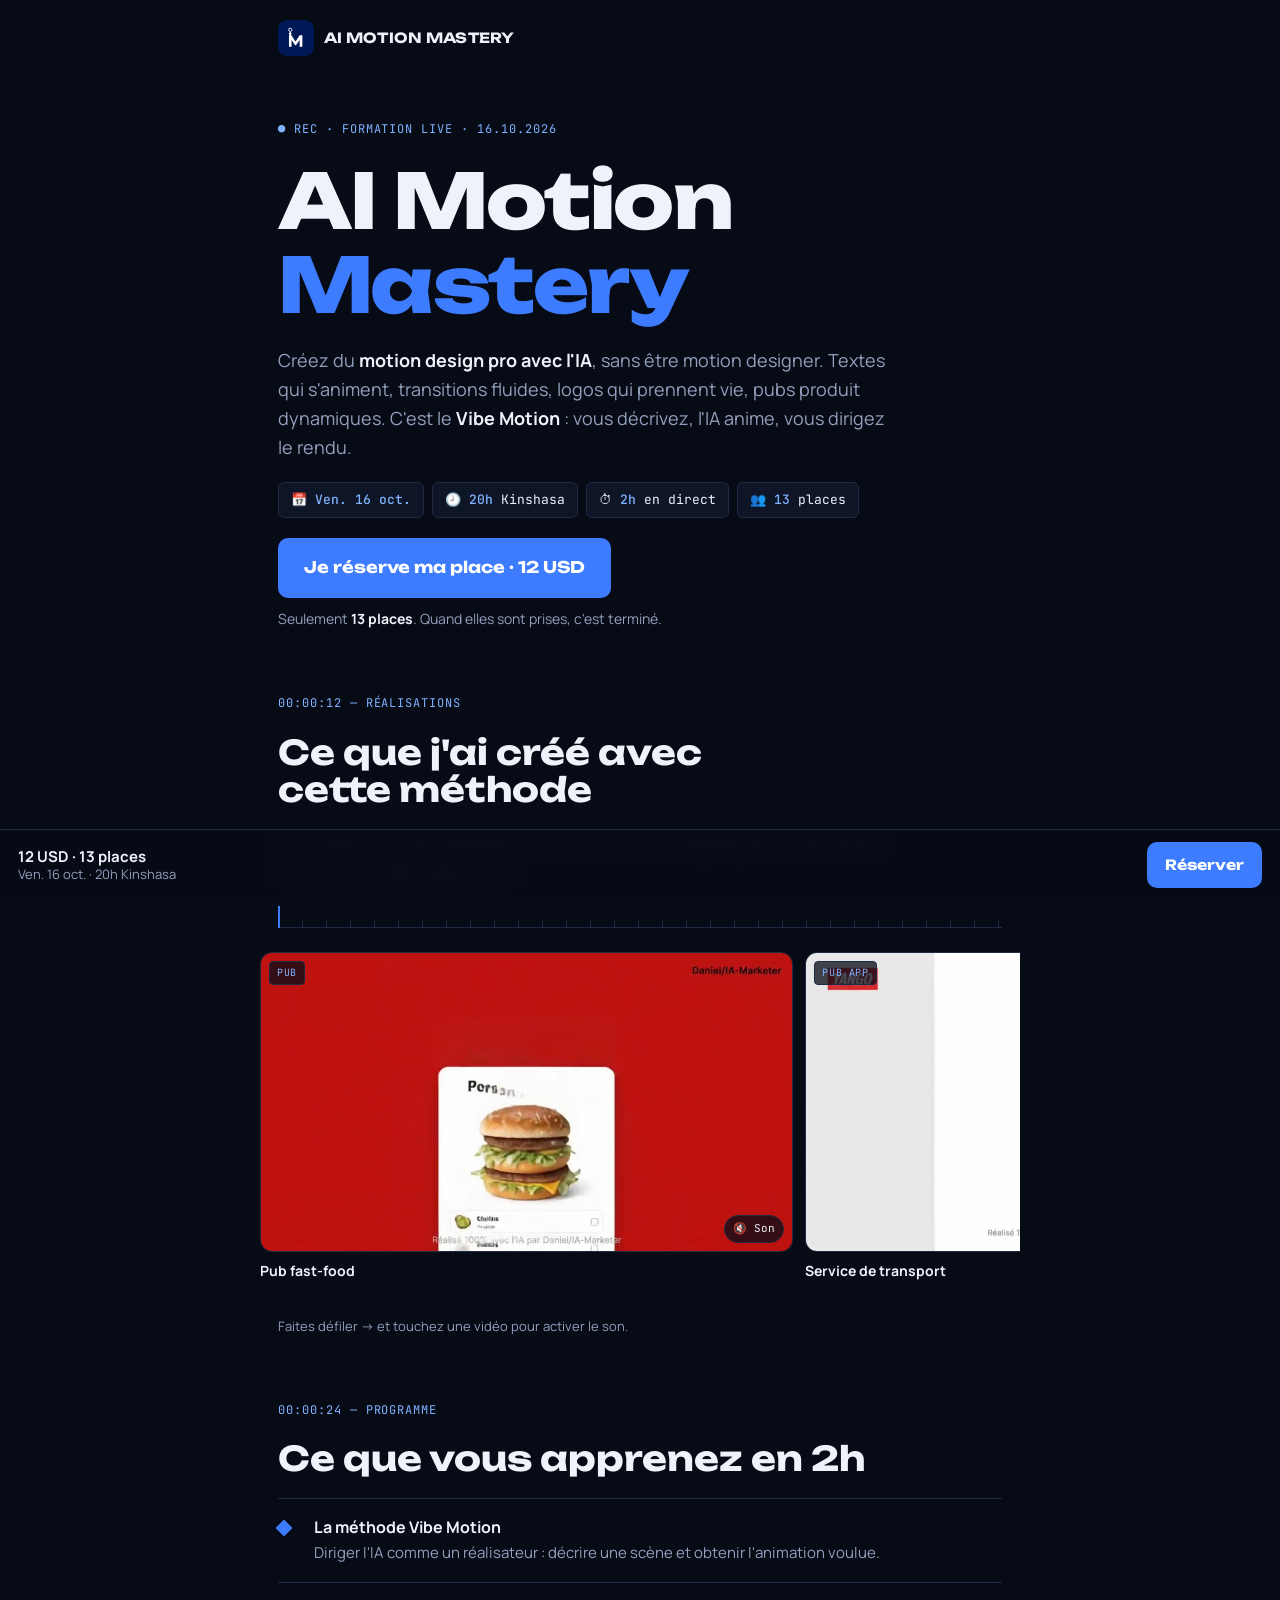
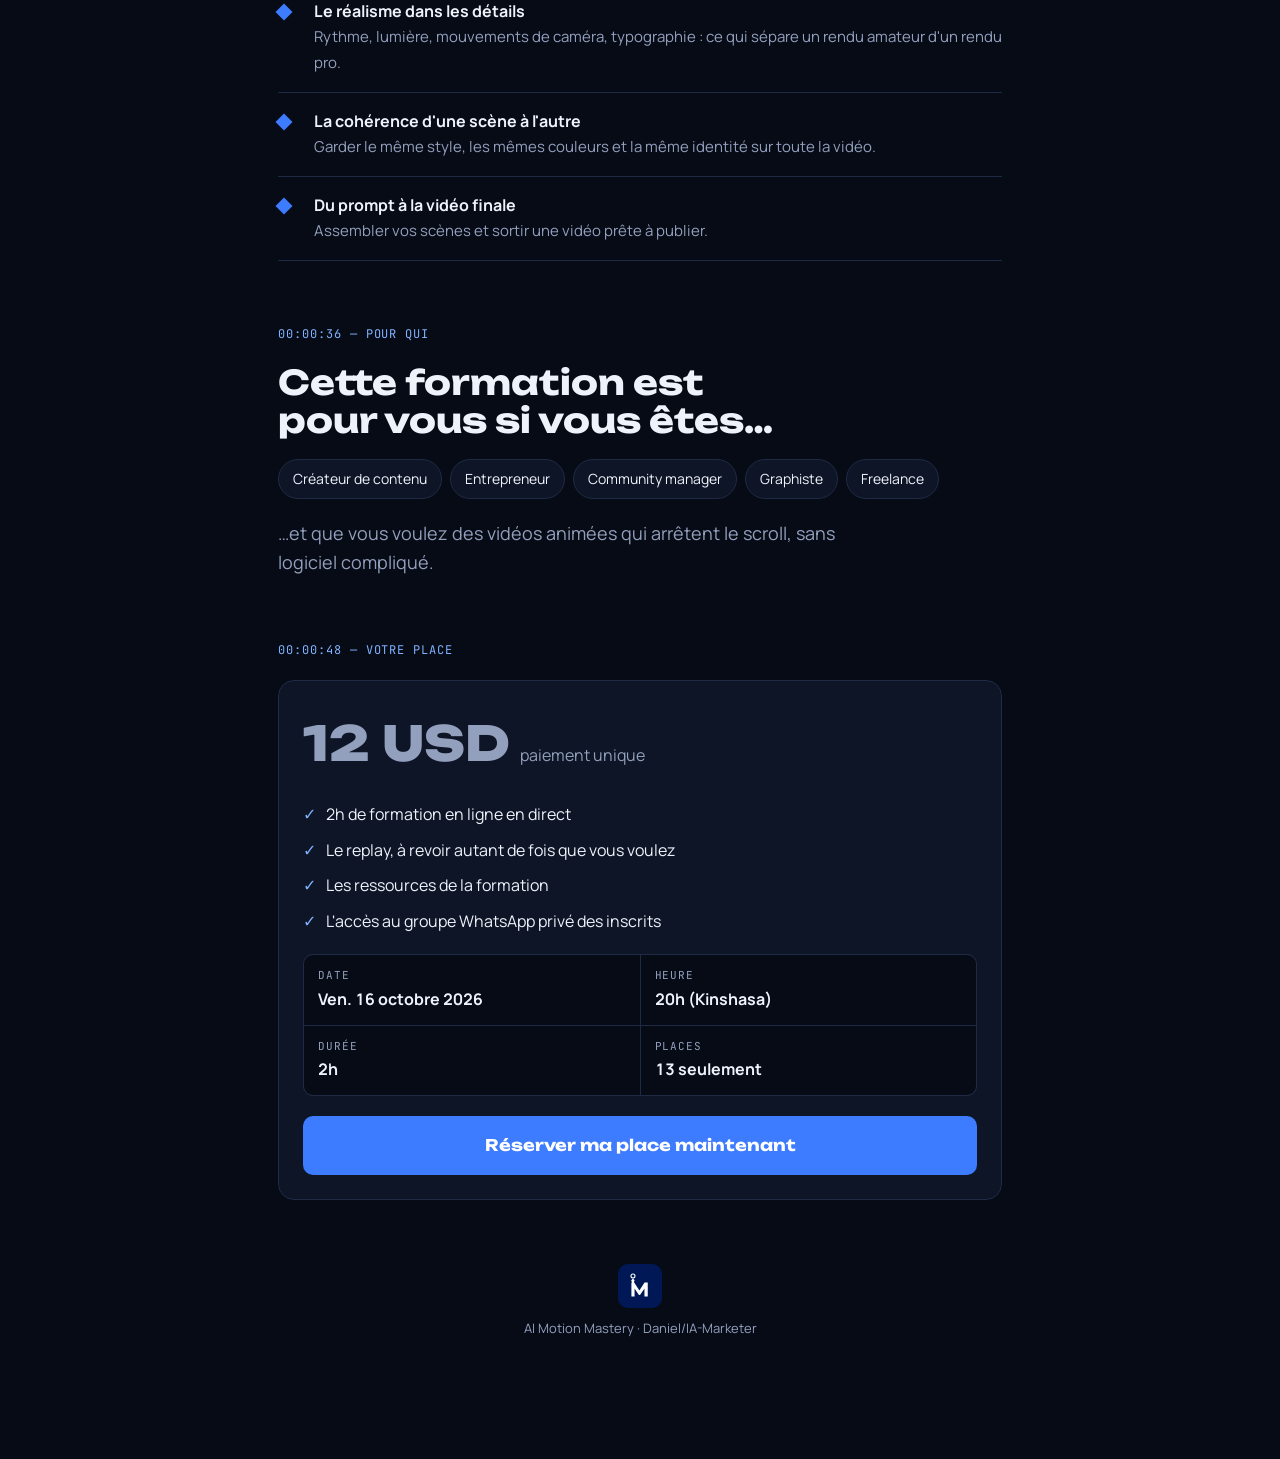
==== index.html @ 7c14f2e7 "Site AI Motion Mastery : page de vente, page d'accès, réalisations vidéo et logo Co-Authored-By: Cla" ====
<!doctype html>
<html lang="fr">
<head>
<meta charset="utf-8">
<meta name="viewport" content="width=device-width,initial-scale=1,viewport-fit=cover">
<title>AI Motion Mastery · Formation motion design avec l'IA</title>
<meta name="description" content="Formation live : créez du motion design pro avec l'IA. Vendredi 16 octobre 2026, 20h (Kinshasa). 12 USD, 13 places.">
<meta property="og:title" content="AI Motion Mastery">
<meta property="og:description" content="Créez du motion design pro avec l'IA. Formation live le 16 octobre, 20h (Kinshasa). 12 USD, 13 places.">
<meta property="og:image" content="/img/og.png">
<meta name="theme-color" content="#070b16">
<link rel="icon" href="/img/logo.svg" type="image/svg+xml">
<link rel="apple-touch-icon" href="/img/apple-touch-icon.png">
<link rel="preconnect" href="https://fonts.googleapis.com">
<link rel="stylesheet" href="https://fonts.googleapis.com/css2?family=Unbounded:wght@500;700;800&family=Manrope:wght@400;500;700&family=JetBrains+Mono:wght@500&display=swap">
<style>
/* Layout: one narrow column; timeline-editor motifs (timecodes, keyframes) as structure; real work shown as a scrolling reel */
:root{
  --bg:#070b16; --surface:#0e1526; --line:#1f2a44; --fg:#eef2fb; --muted:#93a0bd;
  --accent:#3d7bff; --accent-2:#7fb2ff; --navy:#001956; --ink:#ffffff;
  --display:"Unbounded","Arial Black",system-ui,sans-serif;
  --body:"Manrope",system-ui,-apple-system,"Segoe UI",sans-serif;
  --mono:"JetBrains Mono",ui-monospace,Menlo,monospace;
  color-scheme:dark;
}
*{box-sizing:border-box}
html{-webkit-text-size-adjust:100%}
body{margin:0;background:var(--bg);color:var(--fg);font-family:var(--body);font-size:16px;line-height:1.6;overflow-x:hidden}
img,video{max-width:100%;display:block}
.wrap{max-width:760px;margin:0 auto;padding-inline:18px;padding-block:20px 120px;display:flex;flex-direction:column;gap:64px}
h1,h2{font-family:var(--display);line-height:1.1;text-wrap:balance;margin:0}
p{margin:0}
.top{display:flex;align-items:center;gap:10px;font-family:var(--display);font-weight:700;font-size:14px;letter-spacing:.02em}
.top img{width:36px;height:36px;border-radius:9px}
.tc{font-family:var(--mono);font-size:12px;letter-spacing:.08em;color:var(--accent-2);text-transform:uppercase}
.hero{display:flex;flex-direction:column;gap:20px}
.hero h1{font-size:clamp(40px,11vw,76px);font-weight:800;letter-spacing:-.02em}
.hero h1 span{display:block;color:var(--accent)}
.lead{font-size:18px;color:var(--muted);max-width:56ch}
.lead strong{color:var(--fg)}
.facts{display:flex;flex-wrap:wrap;gap:8px}
.chip{font-family:var(--mono);font-size:13px;padding:7px 12px;border:1px solid var(--line);border-radius:6px;background:var(--surface)}
.chip b{color:var(--accent-2);font-weight:500}
.cta{display:inline-flex;align-items:center;justify-content:center;gap:10px;background:var(--accent);color:var(--ink);font-family:var(--display);font-weight:700;font-size:16px;text-decoration:none;padding:17px 26px;border-radius:10px;transition:transform .15s,background .15s}
.cta:hover{background:#5590ff;transform:translateY(-2px)}
.cta:focus-visible,.clip:focus-visible{outline:3px solid var(--accent-2);outline-offset:3px}
.seats{font-size:14px;color:var(--muted)}
.seats b{color:var(--fg)}
section{display:flex;flex-direction:column;gap:20px}
section h2{font-size:clamp(24px,6vw,34px);font-weight:700}
.ruler{height:22px;border-bottom:1px solid var(--line);background:repeating-linear-gradient(90deg,var(--line) 0 1px,transparent 1px 24px) bottom/100% 8px no-repeat;position:relative}
.ruler::after{content:"";position:absolute;left:0;bottom:-1px;width:2px;height:22px;background:var(--accent);animation:play 8s linear infinite}
@keyframes play{to{left:100%}}
/* reel of real work */
.reel{display:flex;gap:12px;overflow-x:auto;scroll-snap-type:x mandatory;margin-inline:-18px;padding:4px 18px 14px;scrollbar-width:thin;scrollbar-color:var(--line) transparent}
.clip{flex:0 0 auto;scroll-snap-align:start;display:flex;flex-direction:column;gap:8px;background:none;border:0;padding:0;color:inherit;text-align:left;cursor:pointer;font:inherit}
.screen{position:relative;height:min(62vw,300px);aspect-ratio:16/9;border-radius:12px;overflow:hidden;background:#0a1020;border:1px solid var(--line)}
.clip.v .screen{aspect-ratio:9/16}
.screen video{width:100%;height:100%;object-fit:cover}
.badge{position:absolute;top:8px;left:8px;font-family:var(--mono);font-size:10px;letter-spacing:.06em;background:rgba(7,11,22,.75);border:1px solid var(--line);padding:3px 7px;border-radius:4px;color:var(--accent-2)}
.sound{position:absolute;right:8px;bottom:8px;font-family:var(--mono);font-size:11px;background:rgba(7,11,22,.75);border:1px solid var(--line);padding:4px 8px;border-radius:999px}
.clip[aria-pressed="true"] .screen{border-color:var(--accent)}
.cap{font-size:14px;color:var(--fg);font-weight:700}
.hint{font-size:13px;color:var(--muted)}
/* learn list */
.learn{list-style:none;margin:0;padding:0;display:flex;flex-direction:column;border-top:1px solid var(--line)}
.learn li{display:grid;grid-template-columns:22px 1fr;gap:14px;padding:16px 0;border-bottom:1px solid var(--line)}
.kf{width:12px;height:12px;background:var(--accent);transform:rotate(45deg);margin-top:7px}
.learn b{display:block}
.learn span{color:var(--muted);font-size:15px}
.who{display:flex;flex-wrap:wrap;gap:8px}
.who span{padding:8px 14px;border-radius:999px;background:var(--surface);border:1px solid var(--line);font-size:14px}
.offer{background:var(--surface);border:1px solid var(--line);border-radius:16px;padding:24px;display:flex;flex-direction:column;gap:20px}
.price-row{display:flex;align-items:baseline;gap:10px;flex-wrap:wrap}
.price-big{font-family:var(--display);font-size:48px;font-weight:800}
.price-row span{color:var(--muted)}
.incl{list-style:none;margin:0;padding:0;display:grid;gap:10px}
.incl li{display:flex;gap:10px}
.incl li::before{content:"✓";color:var(--accent-2);font-weight:700}
.info{display:grid;grid-template-columns:repeat(2,minmax(0,1fr));gap:1px;background:var(--line);border:1px solid var(--line);border-radius:10px;overflow:hidden;margin:0}
.info div{background:var(--bg);padding:12px 14px}
.info dt{font-family:var(--mono);font-size:11px;letter-spacing:.08em;text-transform:uppercase;color:var(--muted)}
.info dd{margin:2px 0 0;font-weight:700;font-variant-numeric:tabular-nums}
.bar{position:fixed;left:0;right:0;bottom:0;padding:12px 18px calc(12px + env(safe-area-inset-bottom,0px));background:rgba(7,11,22,.92);-webkit-backdrop-filter:blur(8px);backdrop-filter:blur(8px);border-top:1px solid var(--line);display:flex;align-items:center;justify-content:space-between;gap:12px;z-index:5}
.bar p{font-size:13px;color:var(--muted);line-height:1.3}
.bar p b{color:var(--fg);font-size:15px;display:block}
.bar .cta{padding:12px 18px;font-size:14px;flex-shrink:0}
footer{font-size:13px;color:var(--muted);text-align:center;display:flex;flex-direction:column;align-items:center;gap:10px}
footer img{width:44px;height:44px;border-radius:10px}
@media(prefers-reduced-motion:reduce){*,*::before,*::after{animation:none!important;transition:none!important}}
</style>
</head>
<body>
<main class="wrap">
  <div class="top"><img src="/img/logo.svg" alt="" width="36" height="36">AI MOTION MASTERY</div>

  <header class="hero">
    <p class="tc">● REC · Formation live · 16.10.2026</p>
    <h1>AI Motion<span>Mastery</span></h1>
    <p class="lead">Créez du <strong>motion design pro avec l'IA</strong>, sans être motion designer. Textes qui s'animent, transitions fluides, logos qui prennent vie, pubs produit dynamiques. C'est le <strong>Vibe Motion</strong> : vous décrivez, l'IA anime, vous dirigez le rendu.</p>
    <div class="facts">
      <span class="chip">📅 <b>Ven. 16 oct.</b></span>
      <span class="chip">🕗 <b>20h</b> Kinshasa</span>
      <span class="chip">⏱ <b>2h</b> en direct</span>
      <span class="chip">👥 <b>13</b> places</span>
    </div>
    <div style="display:flex;flex-direction:column;gap:10px;align-items:flex-start">
      <a class="cta js-buy" href="https://daniel-ia-marketer.mychariow.com/aimotionmaster" target="_blank" rel="noopener">Je réserve ma place · 12 USD</a>
      <p class="seats">Seulement <b>13 places</b>. Quand elles sont prises, c'est terminé.</p>
    </div>
  </header>

  <section>
    <p class="tc">00:00:12 — Réalisations</p>
    <h2>Ce que j'ai créé avec cette méthode</h2>
    <p class="lead">Ces vidéos ont été réalisées à 100 % avec l'IA, en appliquant exactement ce que vous allez apprendre.</p>
    <div class="ruler" aria-hidden="true"></div>
    <div class="reel" id="reel">
      <button class="clip" type="button" aria-pressed="false" data-n="9"><div class="screen"><video muted loop playsinline preload="none" poster="/videos/realisation-9.jpg" data-src="/videos/realisation-9.mp4"></video><span class="badge">PUB</span><span class="sound">🔇 Son</span></div><span class="cap">Pub fast-food</span></button>
      <button class="clip" type="button" aria-pressed="false" data-n="4"><div class="screen"><video muted loop playsinline preload="none" poster="/videos/realisation-4.jpg" data-src="/videos/realisation-4.mp4"></video><span class="badge">PUB APP</span><span class="sound">🔇 Son</span></div><span class="cap">Service de transport</span></button>
      <button class="clip" type="button" aria-pressed="false" data-n="7"><div class="screen"><video muted loop playsinline preload="none" poster="/videos/realisation-7.jpg" data-src="/videos/realisation-7.mp4"></video><span class="badge">SAAS</span><span class="sound">🔇 Son</span></div><span class="cap">Logiciel CRM WhatsApp</span></button>
      <button class="clip v" type="button" aria-pressed="false" data-n="6"><div class="screen"><video muted loop playsinline preload="none" poster="/videos/realisation-6.jpg" data-src="/videos/realisation-6.mp4"></video><span class="badge">VERTICAL</span><span class="sound">🔇 Son</span></div><span class="cap">Format réseaux sociaux</span></button>
      <button class="clip" type="button" aria-pressed="false" data-n="1"><div class="screen"><video muted loop playsinline preload="none" poster="/videos/realisation-1.jpg" data-src="/videos/realisation-1.mp4"></video><span class="badge">EXPLAINER</span><span class="sound">🔇 Son</span></div><span class="cap">Explainer d'application</span></button>
      <button class="clip" type="button" aria-pressed="false" data-n="8"><div class="screen"><video muted loop playsinline preload="none" poster="/videos/realisation-8.jpg" data-src="/videos/realisation-8.mp4"></video><span class="badge">MARQUE</span><span class="sound">🔇 Son</span></div><span class="cap">Marque alimentaire</span></button>
      <button class="clip v" type="button" aria-pressed="false" data-n="2"><div class="screen"><video muted loop playsinline preload="none" poster="/videos/realisation-2.jpg" data-src="/videos/realisation-2.mp4"></video><span class="badge">TUTO</span><span class="sound">🔇 Son</span></div><span class="cap">Tutoriel app mobile</span></button>
      <button class="clip" type="button" aria-pressed="false" data-n="3"><div class="screen"><video muted loop playsinline preload="none" poster="/videos/realisation-3.jpg" data-src="/videos/realisation-3.mp4"></video><span class="badge">PRODUIT</span><span class="sound">🔇 Son</span></div><span class="cap">Présentation d'app</span></button>
      <button class="clip" type="button" aria-pressed="false" data-n="5"><div class="screen"><video muted loop playsinline preload="none" poster="/videos/realisation-5.jpg" data-src="/videos/realisation-5.mp4"></video><span class="badge">STORY</span><span class="sound">🔇 Son</span></div><span class="cap">Storytelling</span></button>
      <button class="clip" type="button" aria-pressed="false" data-n="10"><div class="screen"><video muted loop playsinline preload="none" poster="/videos/realisation-10.jpg" data-src="/videos/realisation-10.mp4"></video><span class="badge">E-COMMERCE</span><span class="sound">🔇 Son</span></div><span class="cap">Démo boutique en ligne</span></button>
    </div>
    <p class="hint">Faites défiler → et touchez une vidéo pour activer le son.</p>
  </section>

  <section>
    <p class="tc">00:00:24 — Programme</p>
    <h2>Ce que vous apprenez en 2h</h2>
    <ul class="learn">
      <li><i class="kf"></i><div><b>La méthode Vibe Motion</b><span>Diriger l'IA comme un réalisateur : décrire une scène et obtenir l'animation voulue.</span></div></li>
      <li><i class="kf"></i><div><b>Le réalisme dans les détails</b><span>Rythme, lumière, mouvements de caméra, typographie : ce qui sépare un rendu amateur d'un rendu pro.</span></div></li>
      <li><i class="kf"></i><div><b>La cohérence d'une scène à l'autre</b><span>Garder le même style, les mêmes couleurs et la même identité sur toute la vidéo.</span></div></li>
      <li><i class="kf"></i><div><b>Du prompt à la vidéo finale</b><span>Assembler vos scènes et sortir une vidéo prête à publier.</span></div></li>
    </ul>
  </section>

  <section>
    <p class="tc">00:00:36 — Pour qui</p>
    <h2>Cette formation est pour vous si vous êtes…</h2>
    <div class="who"><span>Créateur de contenu</span><span>Entrepreneur</span><span>Community manager</span><span>Graphiste</span><span>Freelance</span></div>
    <p class="lead">…et que vous voulez des vidéos animées qui arrêtent le scroll, sans logiciel compliqué.</p>
  </section>

  <section>
    <p class="tc">00:00:48 — Votre place</p>
    <div class="offer">
      <div class="price-row"><span class="price-big">12 USD</span><span>paiement unique</span></div>
      <ul class="incl">
        <li>2h de formation en ligne en direct</li>
        <li>Le replay, à revoir autant de fois que vous voulez</li>
        <li>Les ressources de la formation</li>
        <li>L'accès au groupe WhatsApp privé des inscrits</li>
      </ul>
      <dl class="info">
        <div><dt>Date</dt><dd>Ven. 16 octobre 2026</dd></div>
        <div><dt>Heure</dt><dd>20h (Kinshasa)</dd></div>
        <div><dt>Durée</dt><dd>2h</dd></div>
        <div><dt>Places</dt><dd>13 seulement</dd></div>
      </dl>
      <a class="cta js-buy" href="https://daniel-ia-marketer.mychariow.com/aimotionmaster" target="_blank" rel="noopener">Réserver ma place maintenant</a>
    </div>
  </section>

  <footer><img src="/img/logo.svg" alt="AI Motion Mastery" width="44" height="44">AI Motion Mastery · Daniel/IA-Marketer</footer>
</main>

<div class="bar">
  <p><b>12 USD · 13 places</b>Ven. 16 oct. · 20h Kinshasa</p>
  <a class="cta js-buy" href="https://daniel-ia-marketer.mychariow.com/aimotionmaster" target="_blank" rel="noopener">Réserver</a>
</div>

<script>
/* Lien de paiement Chariow : remplacer ici */
const CHARIOW_URL = "https://daniel-ia-marketer.mychariow.com/aimotionmaster";
document.querySelectorAll(".js-buy").forEach(a => a.href = CHARIOW_URL);

/* Vidéos : chargées et lues seulement quand elles sont visibles */
const reduce = matchMedia("(prefers-reduced-motion: reduce)").matches;
const clips = [...document.querySelectorAll(".clip")];
const load = v => { if (!v.src) { v.src = v.dataset.src; } };
if ("IntersectionObserver" in window) {
  const io = new IntersectionObserver(entries => {
    entries.forEach(e => {
      const v = e.target.querySelector("video");
      if (e.isIntersecting) { load(v); if (!reduce) v.play().catch(() => {}); }
      else { v.pause(); }
    });
  }, { threshold: 0.6 });
  clips.forEach(c => io.observe(c));
} else {
  clips.forEach(c => load(c.querySelector("video")));
}
/* Toucher une vidéo : active le son (et coupe les autres) */
clips.forEach(c => c.addEventListener("click", () => {
  const v = c.querySelector("video");
  const on = v.muted;
  clips.forEach(o => { const ov = o.querySelector("video"); ov.muted = true; o.setAttribute("aria-pressed", "false"); o.querySelector(".sound").textContent = "🔇 Son"; });
  if (on) {
    load(v); v.muted = false; v.currentTime = 0; v.play().catch(() => {});
    c.setAttribute("aria-pressed", "true"); c.querySelector(".sound").textContent = "🔊 Son activé";
  }
}));
</script>
</body>
</html>
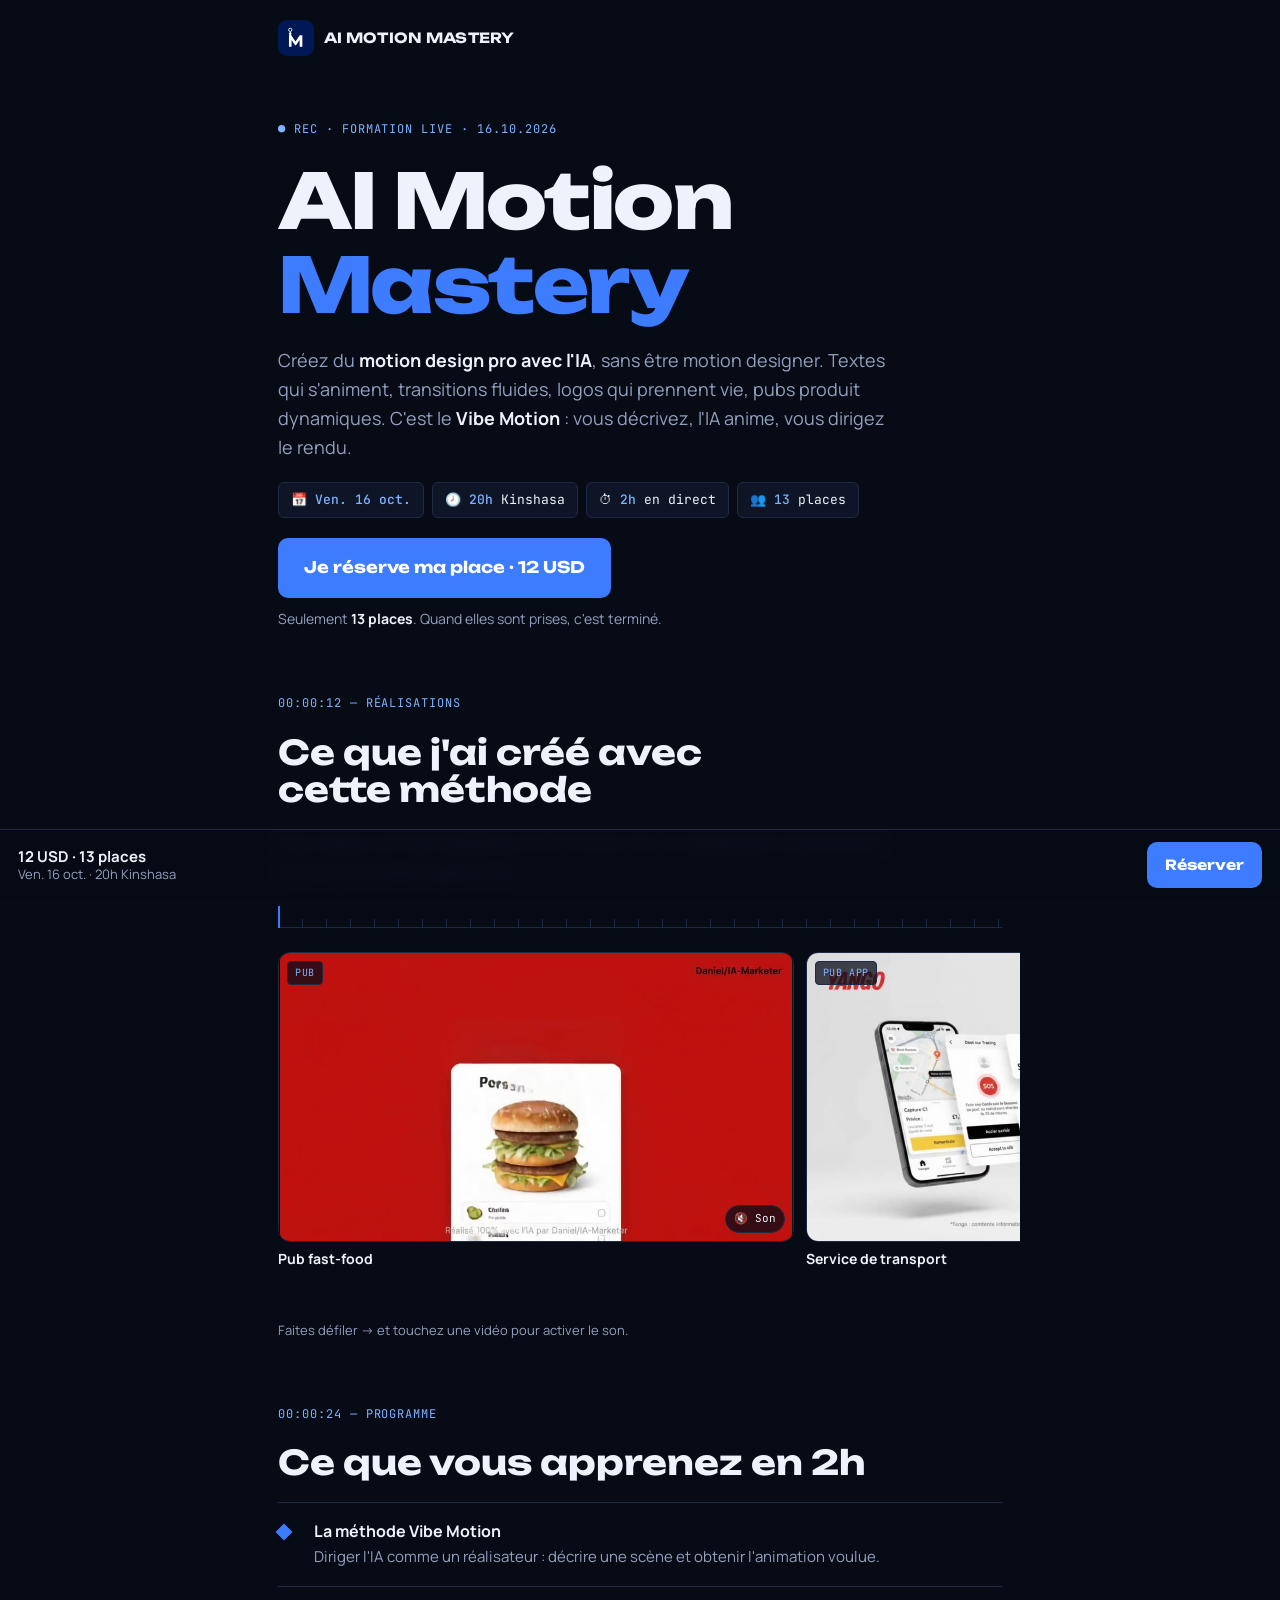
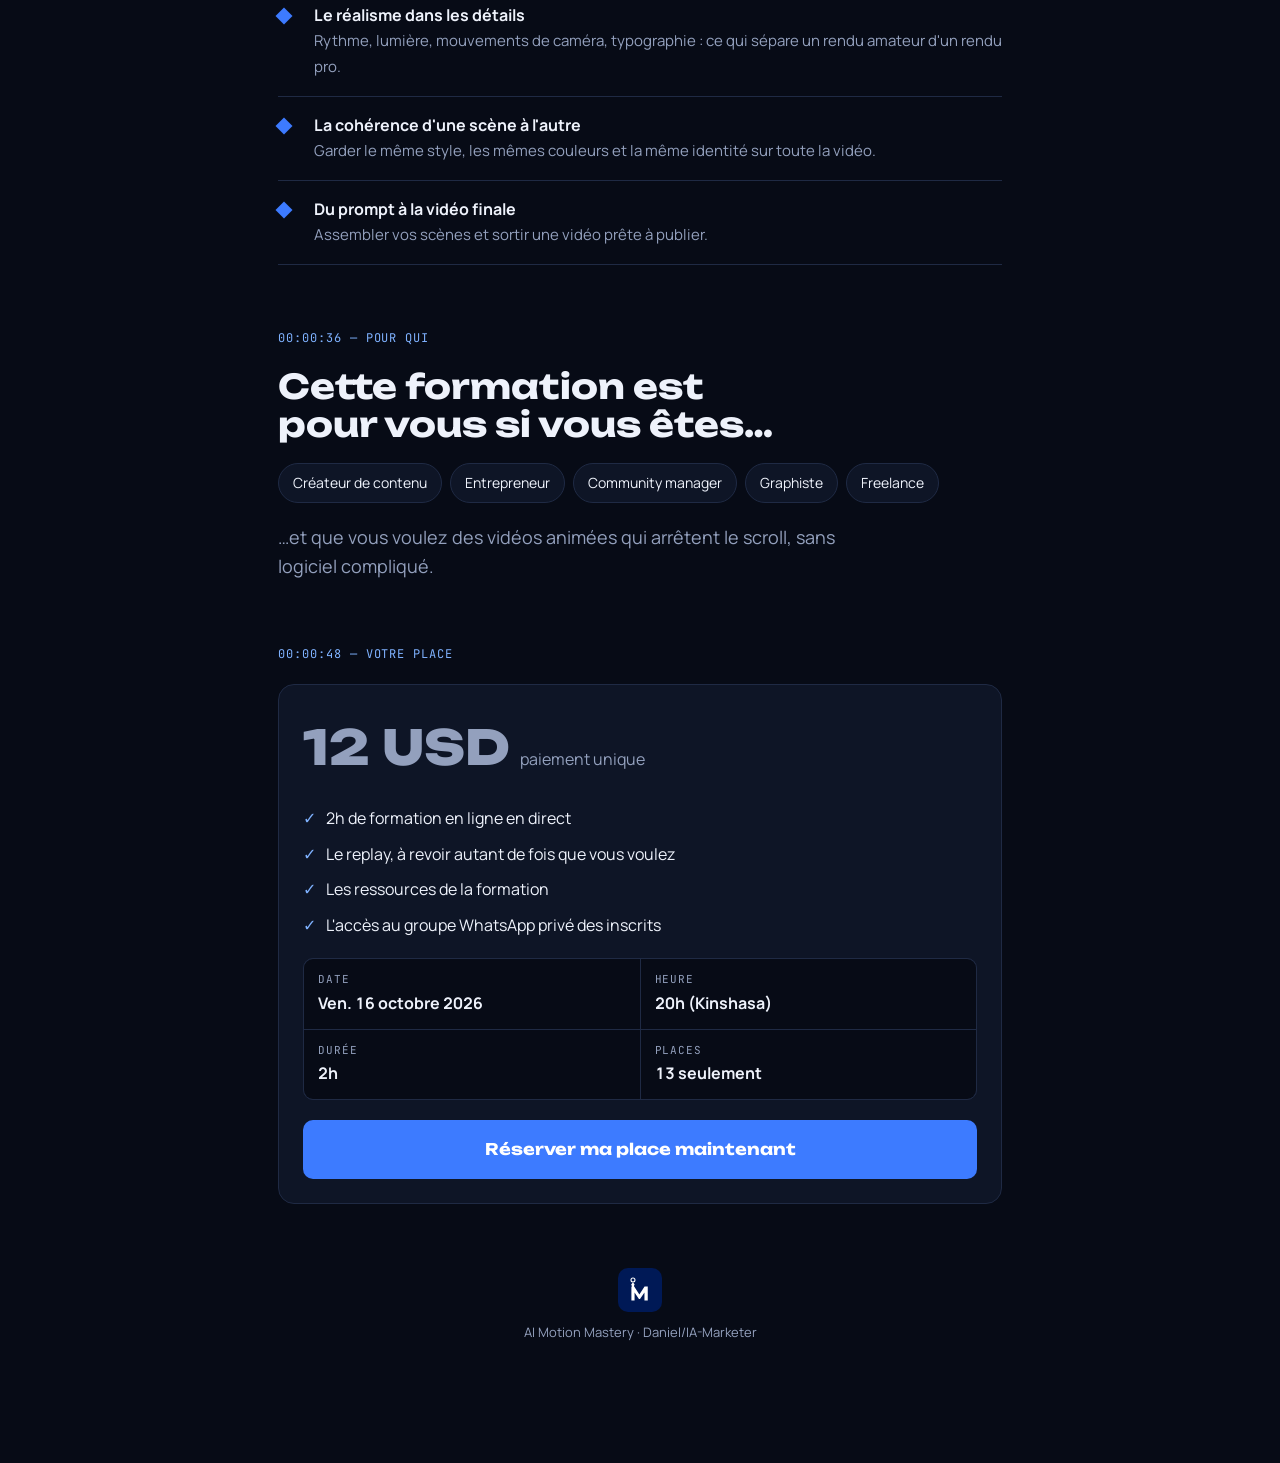
==== commit 0f3351b6: "Vidéos affichées dans leur format exact (16:9 et 9:16), sans recadrage Co-Authored-By: Claude Opus 5" ====
--- a/index.html
+++ b/index.html
@@ -52,15 +52,15 @@
 .ruler::after{content:"";position:absolute;left:0;bottom:-1px;width:2px;height:22px;background:var(--accent);animation:play 8s linear infinite}
 @keyframes play{to{left:100%}}
 /* reel of real work */
-.reel{display:flex;gap:12px;overflow-x:auto;scroll-snap-type:x mandatory;margin-inline:-18px;padding:4px 18px 14px;scrollbar-width:thin;scrollbar-color:var(--line) transparent}
-.clip{flex:0 0 auto;scroll-snap-align:start;display:flex;flex-direction:column;gap:8px;background:none;border:0;padding:0;color:inherit;text-align:left;cursor:pointer;font:inherit}
-.screen{position:relative;height:min(62vw,300px);aspect-ratio:16/9;border-radius:12px;overflow:hidden;background:#0a1020;border:1px solid var(--line)}
-.clip.v .screen{aspect-ratio:9/16}
-.screen video{width:100%;height:100%;object-fit:cover}
-.badge{position:absolute;top:8px;left:8px;font-family:var(--mono);font-size:10px;letter-spacing:.06em;background:rgba(7,11,22,.75);border:1px solid var(--line);padding:3px 7px;border-radius:4px;color:var(--accent-2)}
-.sound{position:absolute;right:8px;bottom:8px;font-family:var(--mono);font-size:11px;background:rgba(7,11,22,.75);border:1px solid var(--line);padding:4px 8px;border-radius:999px}
+.reel{--h:min(47vw,290px);display:flex;align-items:flex-start;gap:12px;overflow-x:auto;scroll-snap-type:x mandatory;scroll-padding-inline:18px;margin-inline:-18px;padding:4px 18px 14px;scrollbar-width:thin;scrollbar-color:var(--line) transparent;-webkit-overflow-scrolling:touch}
+.clip{flex:0 0 auto;width:calc(var(--h) * 16 / 9);scroll-snap-align:start;display:flex;flex-direction:column;gap:8px;cursor:pointer;-webkit-tap-highlight-color:transparent}
+.clip.v{width:calc(var(--h) * 9 / 16)}
+.screen{position:relative;width:100%;height:var(--h);border-radius:12px;overflow:hidden;background:#000;border:1px solid var(--line)}
+.screen video{position:absolute;inset:0;width:100%;height:100%;object-fit:contain;background:#000}
+.badge{position:absolute;top:8px;left:8px;font-family:var(--mono);font-size:10px;letter-spacing:.06em;background:rgba(7,11,22,.75);border:1px solid var(--line);padding:3px 7px;border-radius:4px;color:var(--accent-2);z-index:1}
+.sound{position:absolute;right:8px;bottom:8px;font-family:var(--mono);font-size:11px;background:rgba(7,11,22,.75);border:1px solid var(--line);padding:4px 8px;border-radius:999px;z-index:1;white-space:nowrap}
 .clip[aria-pressed="true"] .screen{border-color:var(--accent)}
-.cap{font-size:14px;color:var(--fg);font-weight:700}
+.cap{font-size:14px;color:var(--fg);font-weight:700;line-height:1.3}
 .hint{font-size:13px;color:var(--muted)}
 /* learn list */
 .learn{list-style:none;margin:0;padding:0;display:flex;flex-direction:column;border-top:1px solid var(--line)}
@@ -116,16 +116,16 @@
     <p class="lead">Ces vidéos ont été réalisées à 100 % avec l'IA, en appliquant exactement ce que vous allez apprendre.</p>
     <div class="ruler" aria-hidden="true"></div>
     <div class="reel" id="reel">
-      <button class="clip" type="button" aria-pressed="false" data-n="9"><div class="screen"><video muted loop playsinline preload="none" poster="/videos/realisation-9.jpg" data-src="/videos/realisation-9.mp4"></video><span class="badge">PUB</span><span class="sound">🔇 Son</span></div><span class="cap">Pub fast-food</span></button>
-      <button class="clip" type="button" aria-pressed="false" data-n="4"><div class="screen"><video muted loop playsinline preload="none" poster="/videos/realisation-4.jpg" data-src="/videos/realisation-4.mp4"></video><span class="badge">PUB APP</span><span class="sound">🔇 Son</span></div><span class="cap">Service de transport</span></button>
-      <button class="clip" type="button" aria-pressed="false" data-n="7"><div class="screen"><video muted loop playsinline preload="none" poster="/videos/realisation-7.jpg" data-src="/videos/realisation-7.mp4"></video><span class="badge">SAAS</span><span class="sound">🔇 Son</span></div><span class="cap">Logiciel CRM WhatsApp</span></button>
-      <button class="clip v" type="button" aria-pressed="false" data-n="6"><div class="screen"><video muted loop playsinline preload="none" poster="/videos/realisation-6.jpg" data-src="/videos/realisation-6.mp4"></video><span class="badge">VERTICAL</span><span class="sound">🔇 Son</span></div><span class="cap">Format réseaux sociaux</span></button>
-      <button class="clip" type="button" aria-pressed="false" data-n="1"><div class="screen"><video muted loop playsinline preload="none" poster="/videos/realisation-1.jpg" data-src="/videos/realisation-1.mp4"></video><span class="badge">EXPLAINER</span><span class="sound">🔇 Son</span></div><span class="cap">Explainer d'application</span></button>
-      <button class="clip" type="button" aria-pressed="false" data-n="8"><div class="screen"><video muted loop playsinline preload="none" poster="/videos/realisation-8.jpg" data-src="/videos/realisation-8.mp4"></video><span class="badge">MARQUE</span><span class="sound">🔇 Son</span></div><span class="cap">Marque alimentaire</span></button>
-      <button class="clip v" type="button" aria-pressed="false" data-n="2"><div class="screen"><video muted loop playsinline preload="none" poster="/videos/realisation-2.jpg" data-src="/videos/realisation-2.mp4"></video><span class="badge">TUTO</span><span class="sound">🔇 Son</span></div><span class="cap">Tutoriel app mobile</span></button>
-      <button class="clip" type="button" aria-pressed="false" data-n="3"><div class="screen"><video muted loop playsinline preload="none" poster="/videos/realisation-3.jpg" data-src="/videos/realisation-3.mp4"></video><span class="badge">PRODUIT</span><span class="sound">🔇 Son</span></div><span class="cap">Présentation d'app</span></button>
-      <button class="clip" type="button" aria-pressed="false" data-n="5"><div class="screen"><video muted loop playsinline preload="none" poster="/videos/realisation-5.jpg" data-src="/videos/realisation-5.mp4"></video><span class="badge">STORY</span><span class="sound">🔇 Son</span></div><span class="cap">Storytelling</span></button>
-      <button class="clip" type="button" aria-pressed="false" data-n="10"><div class="screen"><video muted loop playsinline preload="none" poster="/videos/realisation-10.jpg" data-src="/videos/realisation-10.mp4"></video><span class="badge">E-COMMERCE</span><span class="sound">🔇 Son</span></div><span class="cap">Démo boutique en ligne</span></button>
+      <div class="clip" role="button" tabindex="0" aria-pressed="false" data-n="9"><div class="screen"><video muted loop playsinline preload="none" poster="/videos/realisation-9.jpg" data-src="/videos/realisation-9.mp4"></video><span class="badge">PUB</span><span class="sound">🔇 Son</span></div><span class="cap">Pub fast-food</span></div>
+      <div class="clip" role="button" tabindex="0" aria-pressed="false" data-n="4"><div class="screen"><video muted loop playsinline preload="none" poster="/videos/realisation-4.jpg" data-src="/videos/realisation-4.mp4"></video><span class="badge">PUB APP</span><span class="sound">🔇 Son</span></div><span class="cap">Service de transport</span></div>
+      <div class="clip" role="button" tabindex="0" aria-pressed="false" data-n="7"><div class="screen"><video muted loop playsinline preload="none" poster="/videos/realisation-7.jpg" data-src="/videos/realisation-7.mp4"></video><span class="badge">SAAS</span><span class="sound">🔇 Son</span></div><span class="cap">Logiciel CRM WhatsApp</span></div>
+      <div class="clip v" role="button" tabindex="0" aria-pressed="false" data-n="6"><div class="screen"><video muted loop playsinline preload="none" poster="/videos/realisation-6.jpg" data-src="/videos/realisation-6.mp4"></video><span class="badge">VERTICAL</span><span class="sound">🔇 Son</span></div><span class="cap">Format réseaux sociaux</span></div>
+      <div class="clip" role="button" tabindex="0" aria-pressed="false" data-n="1"><div class="screen"><video muted loop playsinline preload="none" poster="/videos/realisation-1.jpg" data-src="/videos/realisation-1.mp4"></video><span class="badge">E-COMMERCE</span><span class="sound">🔇 Son</span></div><span class="cap">Démo boutique en ligne</span></div>
+      <div class="clip" role="button" tabindex="0" aria-pressed="false" data-n="8"><div class="screen"><video muted loop playsinline preload="none" poster="/videos/realisation-8.jpg" data-src="/videos/realisation-8.mp4"></video><span class="badge">MARQUE</span><span class="sound">🔇 Son</span></div><span class="cap">Marque alimentaire</span></div>
+      <div class="clip v" role="button" tabindex="0" aria-pressed="false" data-n="2"><div class="screen"><video muted loop playsinline preload="none" poster="/videos/realisation-2.jpg" data-src="/videos/realisation-2.mp4"></video><span class="badge">PUB + TUTO</span><span class="sound">🔇 Son</span></div><span class="cap">Pub app mobile money</span></div>
+      <div class="clip" role="button" tabindex="0" aria-pressed="false" data-n="3"><div class="screen"><video muted loop playsinline preload="none" poster="/videos/realisation-3.jpg" data-src="/videos/realisation-3.mp4"></video><span class="badge">PRODUIT</span><span class="sound">🔇 Son</span></div><span class="cap">Présentation d'app</span></div>
+      <div class="clip" role="button" tabindex="0" aria-pressed="false" data-n="5"><div class="screen"><video muted loop playsinline preload="none" poster="/videos/realisation-5.jpg" data-src="/videos/realisation-5.mp4"></video><span class="badge">STORY</span><span class="sound">🔇 Son</span></div><span class="cap">Storytelling produit</span></div>
+      <div class="clip" role="button" tabindex="0" aria-pressed="false" data-n="10"><div class="screen"><video muted loop playsinline preload="none" poster="/videos/realisation-10.jpg" data-src="/videos/realisation-10.mp4"></video><span class="badge">EXPLAINER</span><span class="sound">🔇 Son</span></div><span class="cap">Explainer d'application</span></div>
     </div>
     <p class="hint">Faites défiler → et touchez une vidéo pour activer le son.</p>
   </section>
@@ -198,7 +198,7 @@
   clips.forEach(c => load(c.querySelector("video")));
 }
 /* Toucher une vidéo : active le son (et coupe les autres) */
-clips.forEach(c => c.addEventListener("click", () => {
+function toggle(c){
   const v = c.querySelector("video");
   const on = v.muted;
   clips.forEach(o => { const ov = o.querySelector("video"); ov.muted = true; o.setAttribute("aria-pressed", "false"); o.querySelector(".sound").textContent = "🔇 Son"; });
@@ -206,7 +206,11 @@
     load(v); v.muted = false; v.currentTime = 0; v.play().catch(() => {});
     c.setAttribute("aria-pressed", "true"); c.querySelector(".sound").textContent = "🔊 Son activé";
   }
-}));
+}
+clips.forEach(c => {
+  c.addEventListener("click", () => toggle(c));
+  c.addEventListener("keydown", e => { if (e.key === "Enter" || e.key === " ") { e.preventDefault(); toggle(c); } });
+});
 </script>
 </body>
 </html>
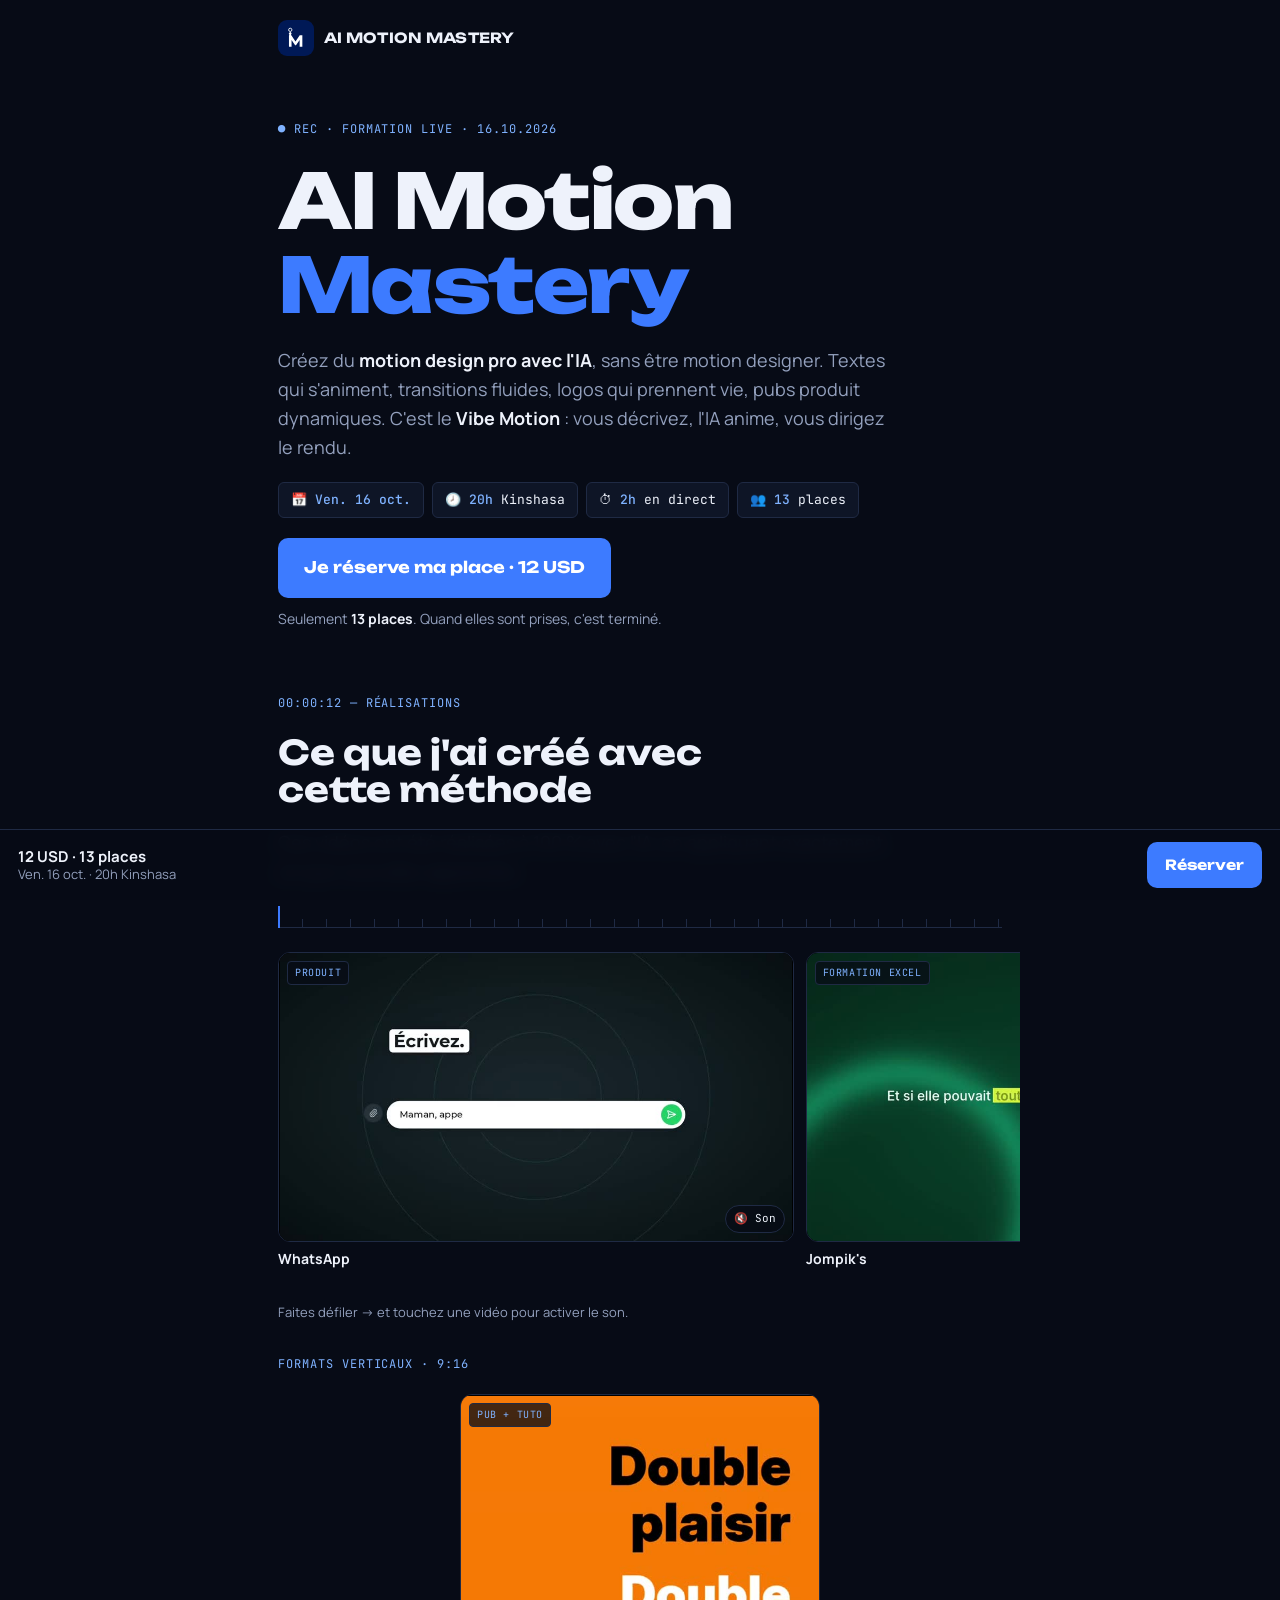
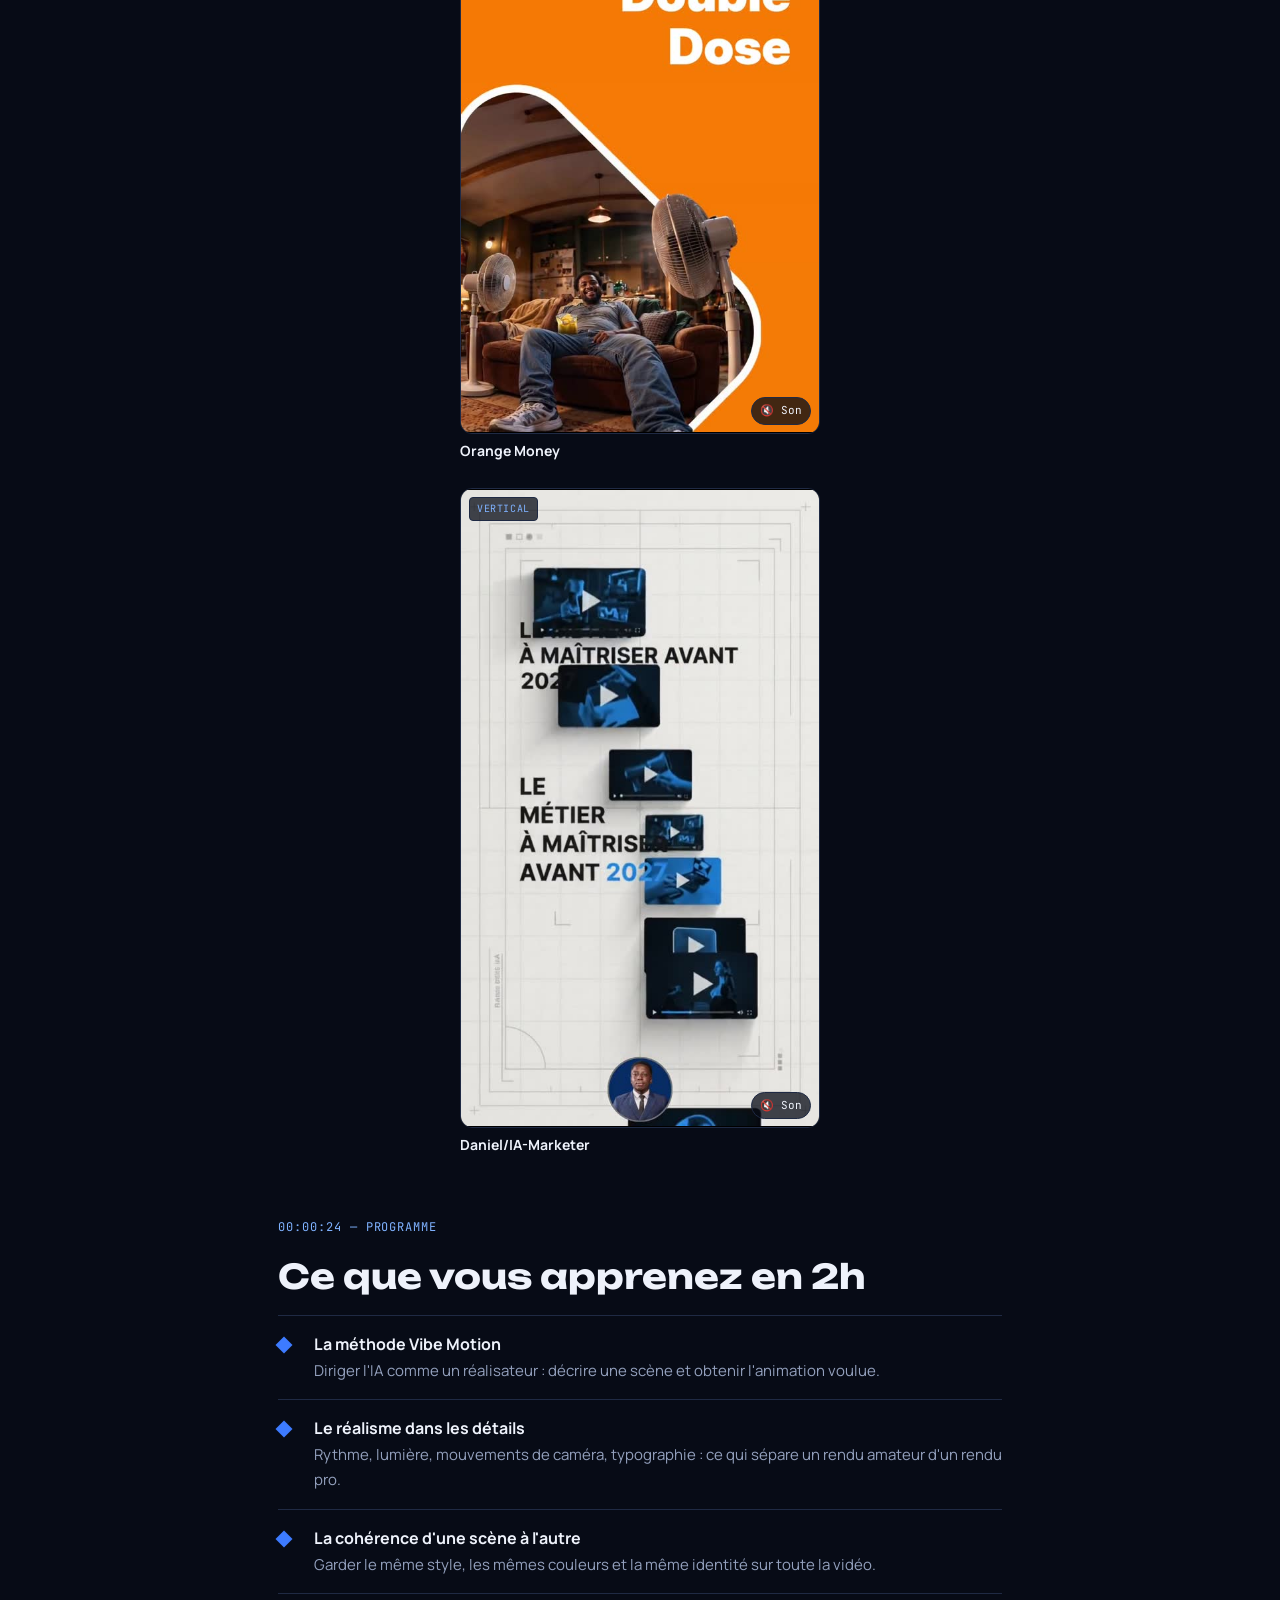
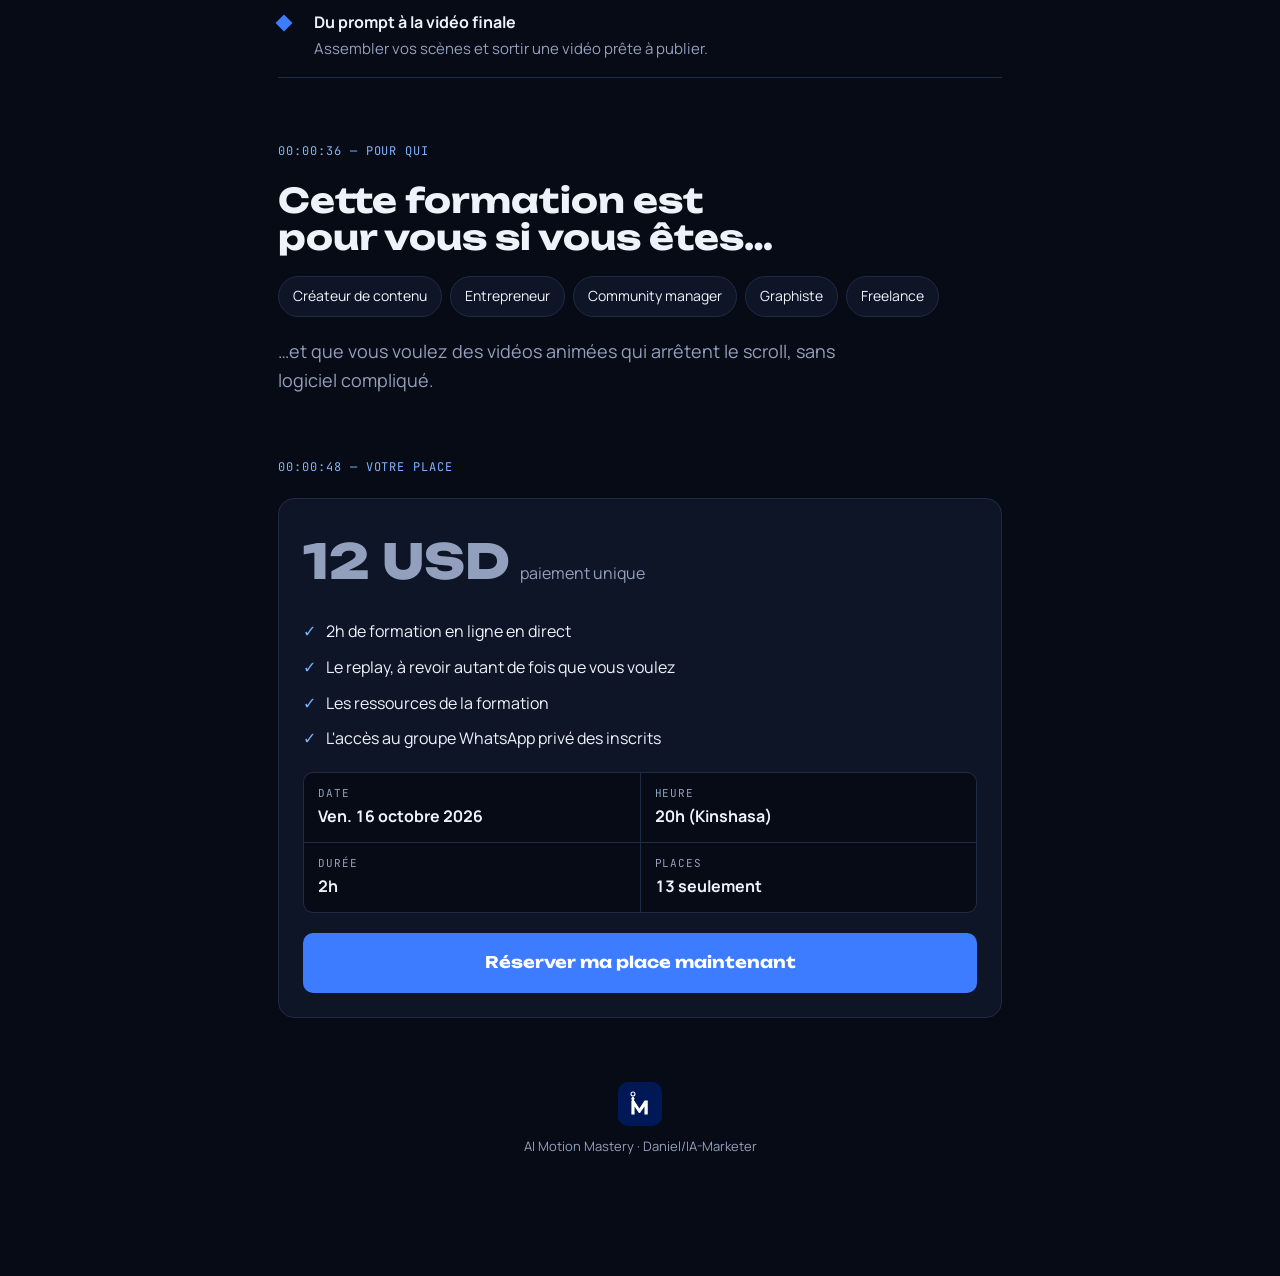
==== commit 39b1c5e6: "Réalisations : ordre défini, formats 9:16 en liste verticale, titres de marque Co-Authored-By: Claud" ====
--- a/index.html
+++ b/index.html
@@ -54,7 +54,9 @@
 /* reel of real work */
 .reel{--h:min(47vw,290px);display:flex;align-items:flex-start;gap:12px;overflow-x:auto;scroll-snap-type:x mandatory;scroll-padding-inline:18px;margin-inline:-18px;padding:4px 18px 14px;scrollbar-width:thin;scrollbar-color:var(--line) transparent;-webkit-overflow-scrolling:touch}
 .clip{flex:0 0 auto;width:calc(var(--h) * 16 / 9);scroll-snap-align:start;display:flex;flex-direction:column;gap:8px;cursor:pointer;-webkit-tap-highlight-color:transparent}
-.clip.v{width:calc(var(--h) * 9 / 16)}
+.stack{display:flex;flex-direction:column;align-items:center;gap:28px}
+.stack .clip{width:min(100%,360px)}
+.stack .screen{height:auto;aspect-ratio:9/16}
 .screen{position:relative;width:100%;height:var(--h);border-radius:12px;overflow:hidden;background:#000;border:1px solid var(--line)}
 .screen video{position:absolute;inset:0;width:100%;height:100%;object-fit:contain;background:#000}
 .badge{position:absolute;top:8px;left:8px;font-family:var(--mono);font-size:10px;letter-spacing:.06em;background:rgba(7,11,22,.75);border:1px solid var(--line);padding:3px 7px;border-radius:4px;color:var(--accent-2);z-index:1}
@@ -116,18 +118,22 @@
     <p class="lead">Ces vidéos ont été réalisées à 100 % avec l'IA, en appliquant exactement ce que vous allez apprendre.</p>
     <div class="ruler" aria-hidden="true"></div>
     <div class="reel" id="reel">
-      <div class="clip" role="button" tabindex="0" aria-pressed="false" data-n="9"><div class="screen"><video muted loop playsinline preload="none" poster="/videos/realisation-9.jpg" data-src="/videos/realisation-9.mp4"></video><span class="badge">PUB</span><span class="sound">🔇 Son</span></div><span class="cap">Pub fast-food</span></div>
-      <div class="clip" role="button" tabindex="0" aria-pressed="false" data-n="4"><div class="screen"><video muted loop playsinline preload="none" poster="/videos/realisation-4.jpg" data-src="/videos/realisation-4.mp4"></video><span class="badge">PUB APP</span><span class="sound">🔇 Son</span></div><span class="cap">Service de transport</span></div>
-      <div class="clip" role="button" tabindex="0" aria-pressed="false" data-n="7"><div class="screen"><video muted loop playsinline preload="none" poster="/videos/realisation-7.jpg" data-src="/videos/realisation-7.mp4"></video><span class="badge">SAAS</span><span class="sound">🔇 Son</span></div><span class="cap">Logiciel CRM WhatsApp</span></div>
-      <div class="clip v" role="button" tabindex="0" aria-pressed="false" data-n="6"><div class="screen"><video muted loop playsinline preload="none" poster="/videos/realisation-6.jpg" data-src="/videos/realisation-6.mp4"></video><span class="badge">VERTICAL</span><span class="sound">🔇 Son</span></div><span class="cap">Format réseaux sociaux</span></div>
-      <div class="clip" role="button" tabindex="0" aria-pressed="false" data-n="1"><div class="screen"><video muted loop playsinline preload="none" poster="/videos/realisation-1.jpg" data-src="/videos/realisation-1.mp4"></video><span class="badge">E-COMMERCE</span><span class="sound">🔇 Son</span></div><span class="cap">Démo boutique en ligne</span></div>
-      <div class="clip" role="button" tabindex="0" aria-pressed="false" data-n="8"><div class="screen"><video muted loop playsinline preload="none" poster="/videos/realisation-8.jpg" data-src="/videos/realisation-8.mp4"></video><span class="badge">MARQUE</span><span class="sound">🔇 Son</span></div><span class="cap">Marque alimentaire</span></div>
-      <div class="clip v" role="button" tabindex="0" aria-pressed="false" data-n="2"><div class="screen"><video muted loop playsinline preload="none" poster="/videos/realisation-2.jpg" data-src="/videos/realisation-2.mp4"></video><span class="badge">PUB + TUTO</span><span class="sound">🔇 Son</span></div><span class="cap">Pub app mobile money</span></div>
-      <div class="clip" role="button" tabindex="0" aria-pressed="false" data-n="3"><div class="screen"><video muted loop playsinline preload="none" poster="/videos/realisation-3.jpg" data-src="/videos/realisation-3.mp4"></video><span class="badge">PRODUIT</span><span class="sound">🔇 Son</span></div><span class="cap">Présentation d'app</span></div>
-      <div class="clip" role="button" tabindex="0" aria-pressed="false" data-n="5"><div class="screen"><video muted loop playsinline preload="none" poster="/videos/realisation-5.jpg" data-src="/videos/realisation-5.mp4"></video><span class="badge">STORY</span><span class="sound">🔇 Son</span></div><span class="cap">Storytelling produit</span></div>
-      <div class="clip" role="button" tabindex="0" aria-pressed="false" data-n="10"><div class="screen"><video muted loop playsinline preload="none" poster="/videos/realisation-10.jpg" data-src="/videos/realisation-10.mp4"></video><span class="badge">EXPLAINER</span><span class="sound">🔇 Son</span></div><span class="cap">Explainer d'application</span></div>
+      <div class="clip" role="button" tabindex="0" aria-pressed="false" data-n="3"><div class="screen"><video muted loop playsinline preload="none" poster="/videos/realisation-3.jpg" data-src="/videos/realisation-3.mp4"></video><span class="badge">PRODUIT</span><span class="sound">🔇 Son</span></div><span class="cap">WhatsApp</span></div>
+      <div class="clip" role="button" tabindex="0" aria-pressed="false" data-n="5"><div class="screen"><video muted loop playsinline preload="none" poster="/videos/realisation-5.jpg" data-src="/videos/realisation-5.mp4"></video><span class="badge">FORMATION EXCEL</span><span class="sound">🔇 Son</span></div><span class="cap">Jompik's</span></div>
+      <div class="clip" role="button" tabindex="0" aria-pressed="false" data-n="8"><div class="screen"><video muted loop playsinline preload="none" poster="/videos/realisation-8.jpg" data-src="/videos/realisation-8.mp4"></video><span class="badge">MARQUE</span><span class="sound">🔇 Son</span></div><span class="cap">La Fleur Spice</span></div>
+      <div class="clip" role="button" tabindex="0" aria-pressed="false" data-n="7"><div class="screen"><video muted loop playsinline preload="none" poster="/videos/realisation-7.jpg" data-src="/videos/realisation-7.mp4"></video><span class="badge">SAAS</span><span class="sound">🔇 Son</span></div><span class="cap">FChat</span></div>
+      <div class="clip" role="button" tabindex="0" aria-pressed="false" data-n="9"><div class="screen"><video muted loop playsinline preload="none" poster="/videos/realisation-9.jpg" data-src="/videos/realisation-9.mp4"></video><span class="badge">PUB</span><span class="sound">🔇 Son</span></div><span class="cap">McDonald's</span></div>
+      <div class="clip" role="button" tabindex="0" aria-pressed="false" data-n="10"><div class="screen"><video muted loop playsinline preload="none" poster="/videos/realisation-10.jpg" data-src="/videos/realisation-10.mp4"></video><span class="badge">EXPLAINER</span><span class="sound">🔇 Son</span></div><span class="cap">Suno</span></div>
+      <div class="clip" role="button" tabindex="0" aria-pressed="false" data-n="4"><div class="screen"><video muted loop playsinline preload="none" poster="/videos/realisation-4.jpg" data-src="/videos/realisation-4.mp4"></video><span class="badge">PUB APP</span><span class="sound">🔇 Son</span></div><span class="cap">Yango</span></div>
+      <div class="clip" role="button" tabindex="0" aria-pressed="false" data-n="1"><div class="screen"><video muted loop playsinline preload="none" poster="/videos/realisation-1.jpg" data-src="/videos/realisation-1.mp4"></video><span class="badge">E-COMMERCE</span><span class="sound">🔇 Son</span></div><span class="cap">Teka</span></div>
     </div>
     <p class="hint">Faites défiler → et touchez une vidéo pour activer le son.</p>
+    <p class="tc" style="margin-top:12px">Formats verticaux · 9:16</p>
+    <div class="stack">
+      <div class="clip v" role="button" tabindex="0" aria-pressed="false" data-n="2"><div class="screen"><video muted loop playsinline preload="none" poster="/videos/realisation-2.jpg" data-src="/videos/realisation-2.mp4"></video><span class="badge">PUB + TUTO</span><span class="sound">🔇 Son</span></div><span class="cap">Orange Money</span></div>
+      <div class="clip v" role="button" tabindex="0" aria-pressed="false" data-n="6"><div class="screen"><video muted loop playsinline preload="none" poster="/videos/realisation-6.jpg" data-src="/videos/realisation-6.mp4"></video><span class="badge">VERTICAL</span><span class="sound">🔇 Son</span></div><span class="cap">Daniel/IA-Marketer</span></div>
+    </div>
+
   </section>
 
   <section>
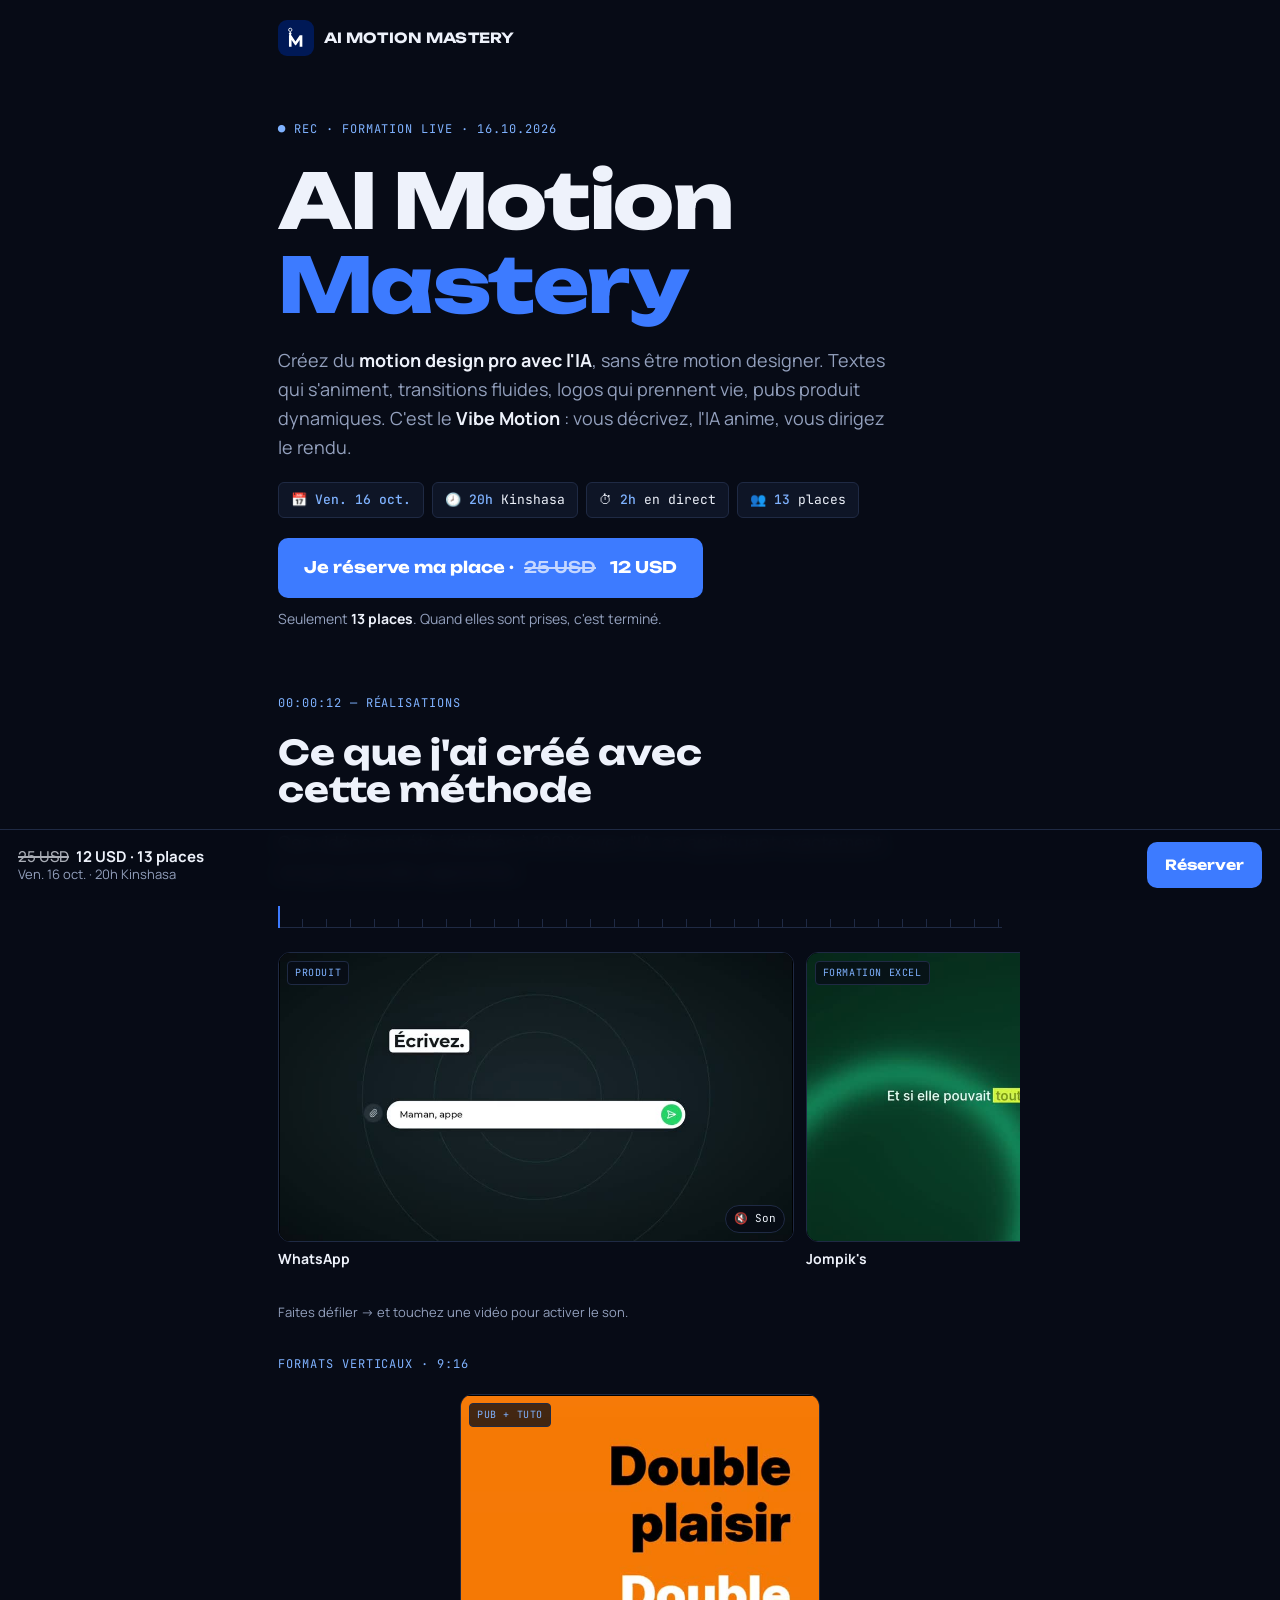
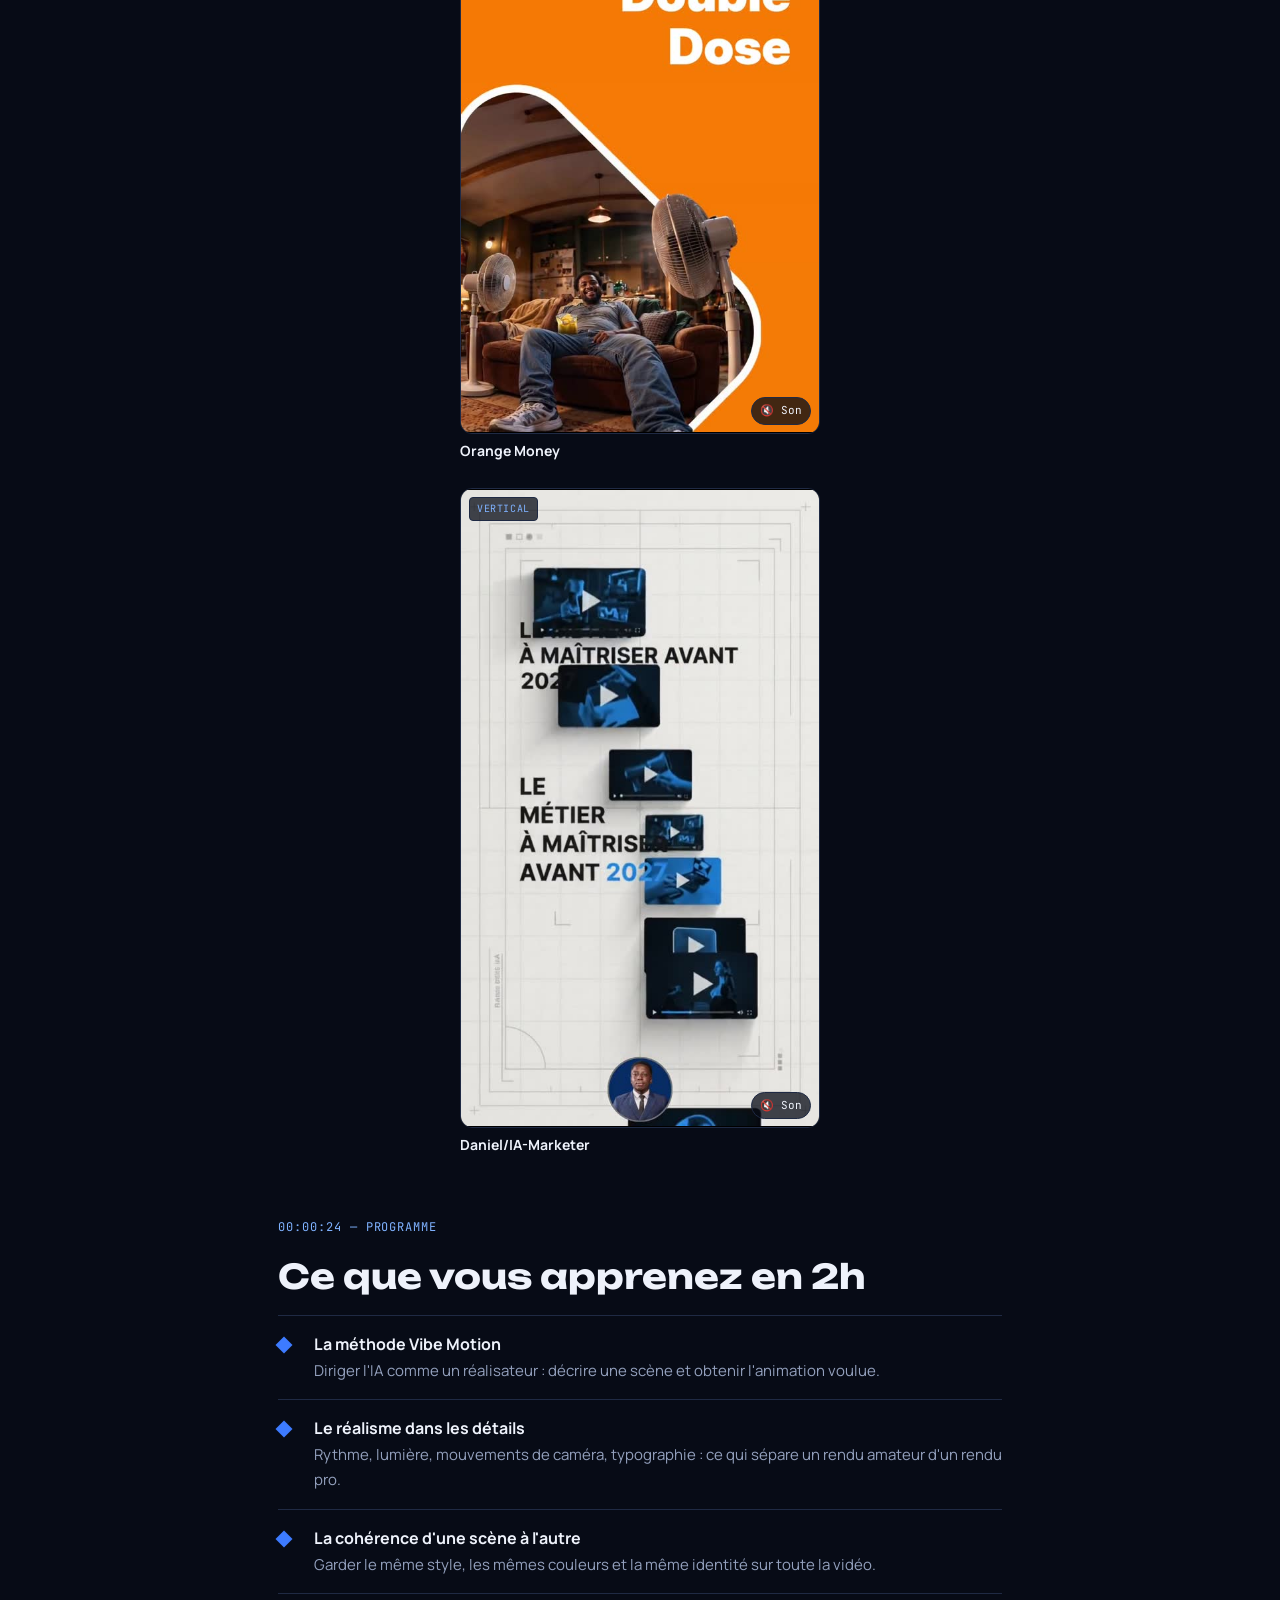
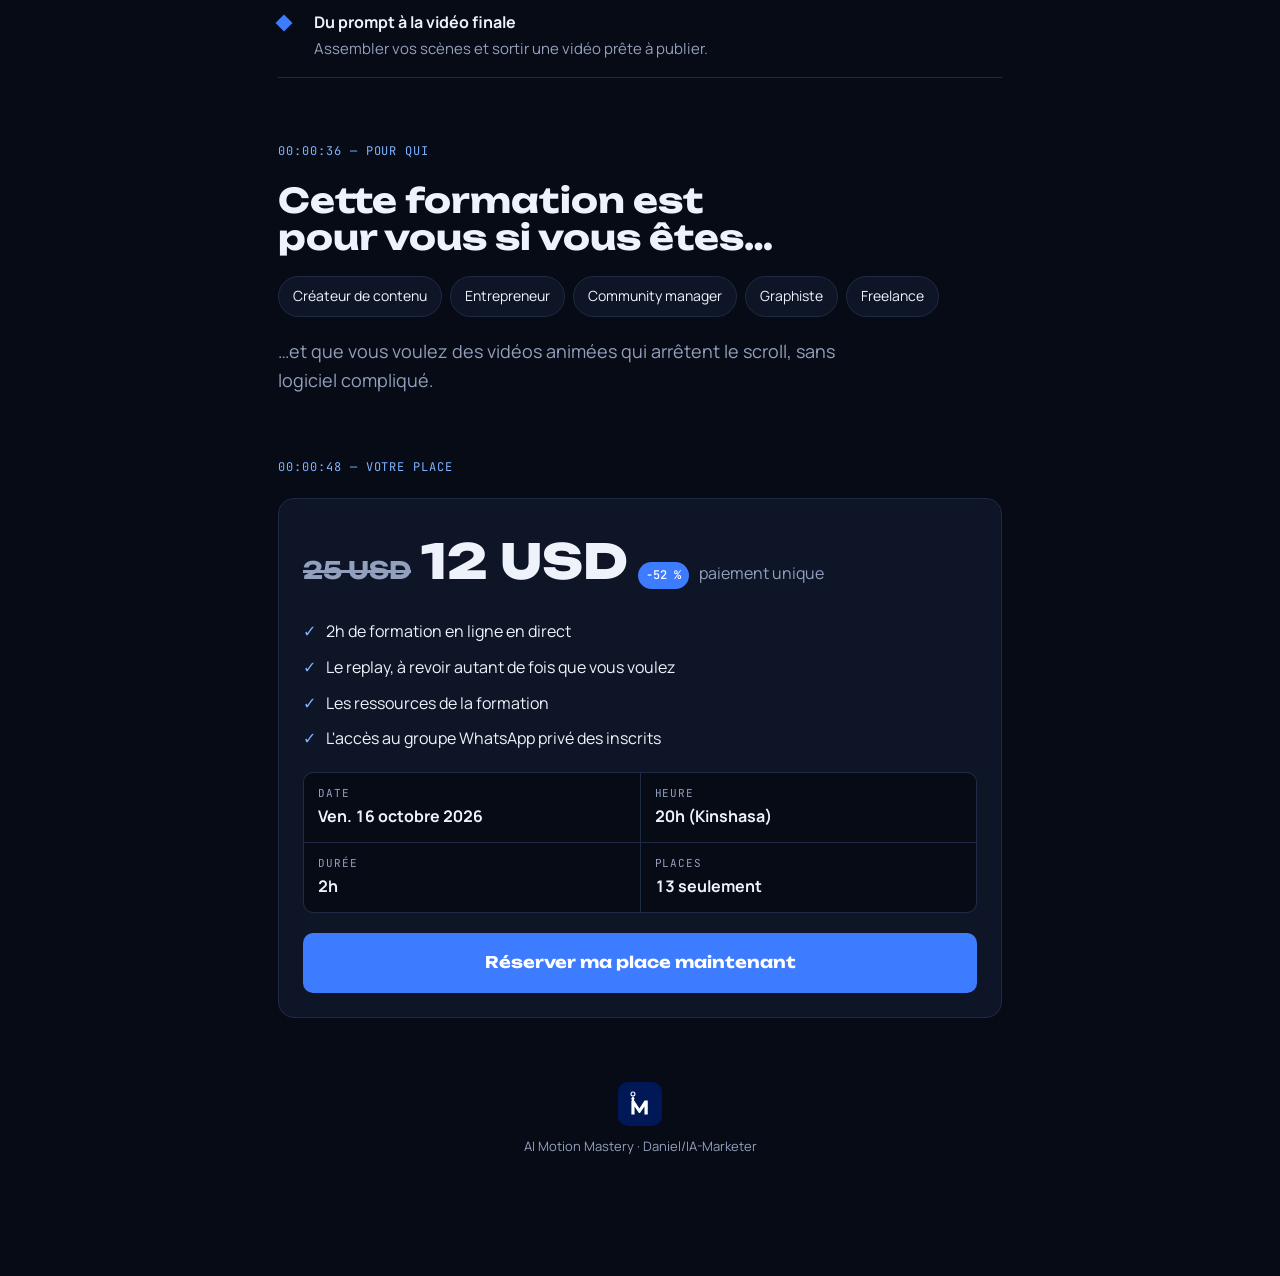
==== commit 2d5a86be: "Prix barré 25 USD et boutons Réserver qui vibrent Co-Authored-By: Claude Opus 5.5 <noreply@anthropic" ====
--- a/index.html
+++ b/index.html
@@ -4,9 +4,9 @@
 <meta charset="utf-8">
 <meta name="viewport" content="width=device-width,initial-scale=1,viewport-fit=cover">
 <title>AI Motion Mastery · Formation motion design avec l'IA</title>
-<meta name="description" content="Formation live : créez du motion design pro avec l'IA. Vendredi 16 octobre 2026, 20h (Kinshasa). 12 USD, 13 places.">
+<meta name="description" content="Formation live : créez du motion design pro avec l'IA. Vendredi 16 octobre 2026, 20h (Kinshasa). 12 USD au lieu de 25 USD, 13 places.">
 <meta property="og:title" content="AI Motion Mastery">
-<meta property="og:description" content="Créez du motion design pro avec l'IA. Formation live le 16 octobre, 20h (Kinshasa). 12 USD, 13 places.">
+<meta property="og:description" content="Créez du motion design pro avec l'IA. Formation live le 16 octobre, 20h (Kinshasa). 12 USD au lieu de 25 USD, 13 places.">
 <meta property="og:image" content="/img/og.png">
 <meta name="theme-color" content="#070b16">
 <link rel="icon" href="/img/logo.svg" type="image/svg+xml">
@@ -76,6 +76,14 @@
 .price-row{display:flex;align-items:baseline;gap:10px;flex-wrap:wrap}
 .price-big{font-family:var(--display);font-size:48px;font-weight:800}
 .price-row span{color:var(--muted)}
+.price-row .price-big{color:var(--fg)}
+.price-old{font-family:var(--display);font-size:24px;font-weight:700;color:var(--muted);text-decoration-thickness:3px}
+.price-row .save{font-family:var(--mono);font-size:12px;font-weight:500;color:var(--ink);background:var(--accent);padding:4px 8px;border-radius:999px}
+s.old{opacity:.7;font-weight:500;text-decoration-thickness:2px;margin-right:4px}
+/* bouton qui vibre toutes les 3 s pour attirer l'oeil */
+.js-buy{animation:buzz 3s ease-in-out 1.5s infinite}
+.js-buy:hover,.js-buy:focus-visible{animation-play-state:paused}
+@keyframes buzz{0%,82%,100%{transform:translate(0) rotate(0)}84%{transform:translateX(-3px) rotate(-2deg)}86%{transform:translateX(3px) rotate(2deg)}88%{transform:translateX(-3px) rotate(-1.5deg)}90%{transform:translateX(3px) rotate(1.5deg)}92%{transform:translateX(-2px) rotate(-1deg)}94%{transform:translateX(1px) rotate(0)}}
 .incl{list-style:none;margin:0;padding:0;display:grid;gap:10px}
 .incl li{display:flex;gap:10px}
 .incl li::before{content:"✓";color:var(--accent-2);font-weight:700}
@@ -107,7 +115,7 @@
       <span class="chip">👥 <b>13</b> places</span>
     </div>
     <div style="display:flex;flex-direction:column;gap:10px;align-items:flex-start">
-      <a class="cta js-buy" href="https://daniel-ia-marketer.mychariow.com/aimotionmaster" target="_blank" rel="noopener">Je réserve ma place · 12 USD</a>
+      <a class="cta js-buy" href="https://daniel-ia-marketer.mychariow.com/aimotionmaster" target="_blank" rel="noopener">Je réserve ma place · <s class="old">25 USD</s> 12 USD</a>
       <p class="seats">Seulement <b>13 places</b>. Quand elles sont prises, c'est terminé.</p>
     </div>
   </header>
@@ -157,7 +165,7 @@
   <section>
     <p class="tc">00:00:48 — Votre place</p>
     <div class="offer">
-      <div class="price-row"><span class="price-big">12 USD</span><span>paiement unique</span></div>
+      <div class="price-row"><s class="price-old">25 USD</s><span class="price-big">12 USD</span><span class="save">−52 %</span><span>paiement unique</span></div>
       <ul class="incl">
         <li>2h de formation en ligne en direct</li>
         <li>Le replay, à revoir autant de fois que vous voulez</li>
@@ -178,7 +186,7 @@
 </main>
 
 <div class="bar">
-  <p><b>12 USD · 13 places</b>Ven. 16 oct. · 20h Kinshasa</p>
+  <p><b><s class="old">25 USD</s> 12 USD · 13 places</b>Ven. 16 oct. · 20h Kinshasa</p>
   <a class="cta js-buy" href="https://daniel-ia-marketer.mychariow.com/aimotionmaster" target="_blank" rel="noopener">Réserver</a>
 </div>
 
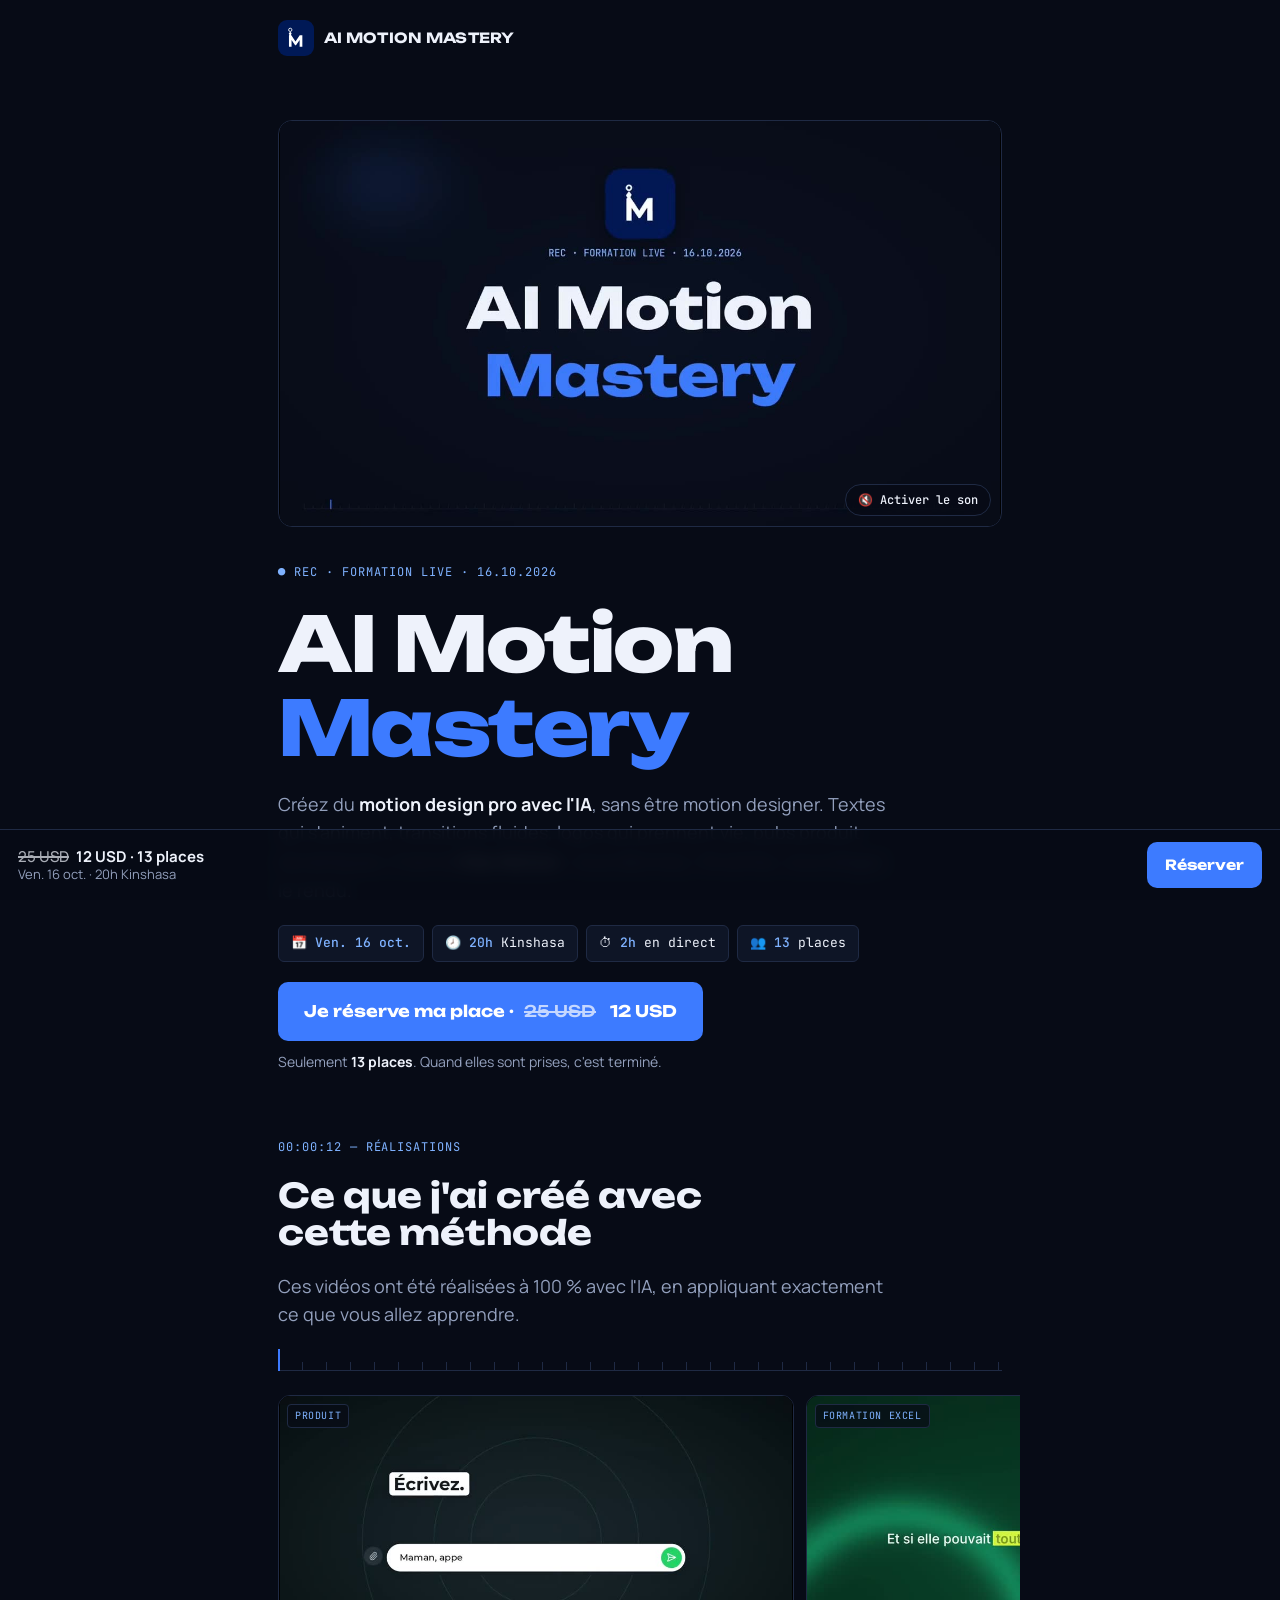
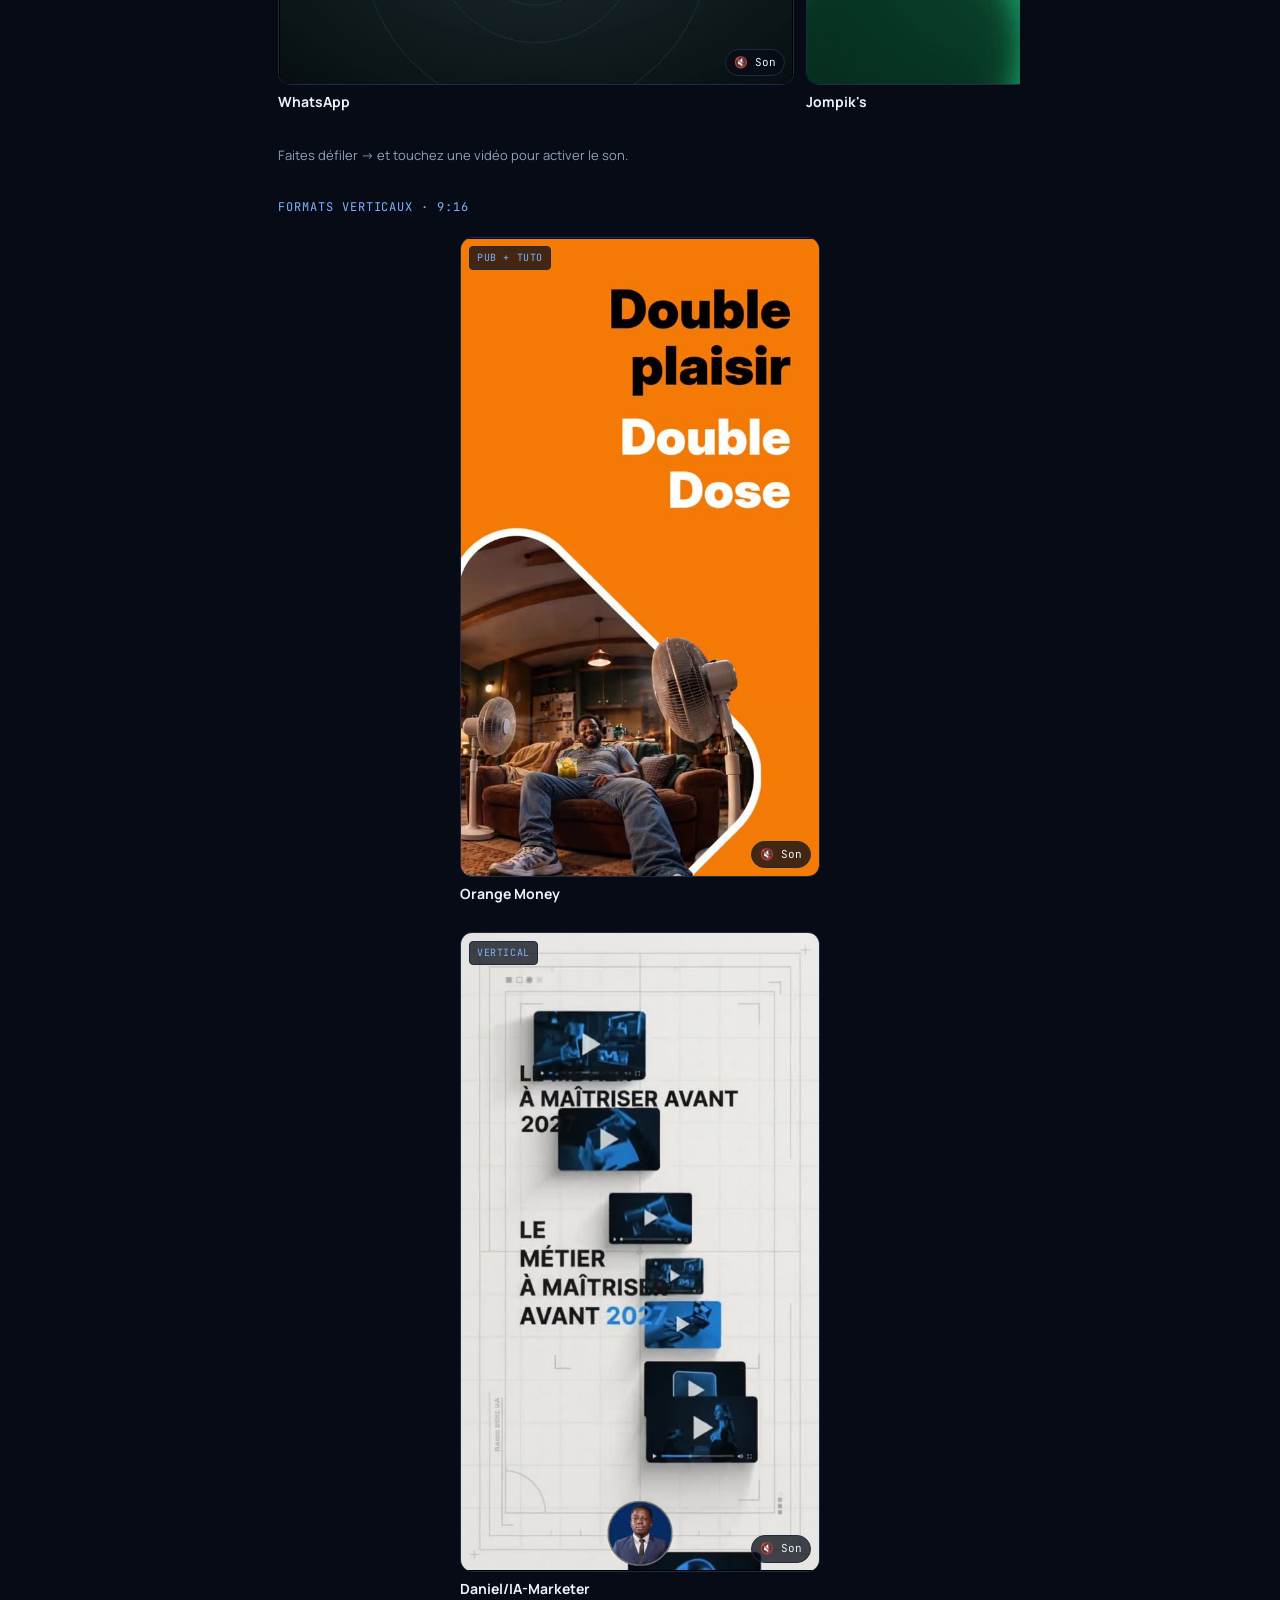
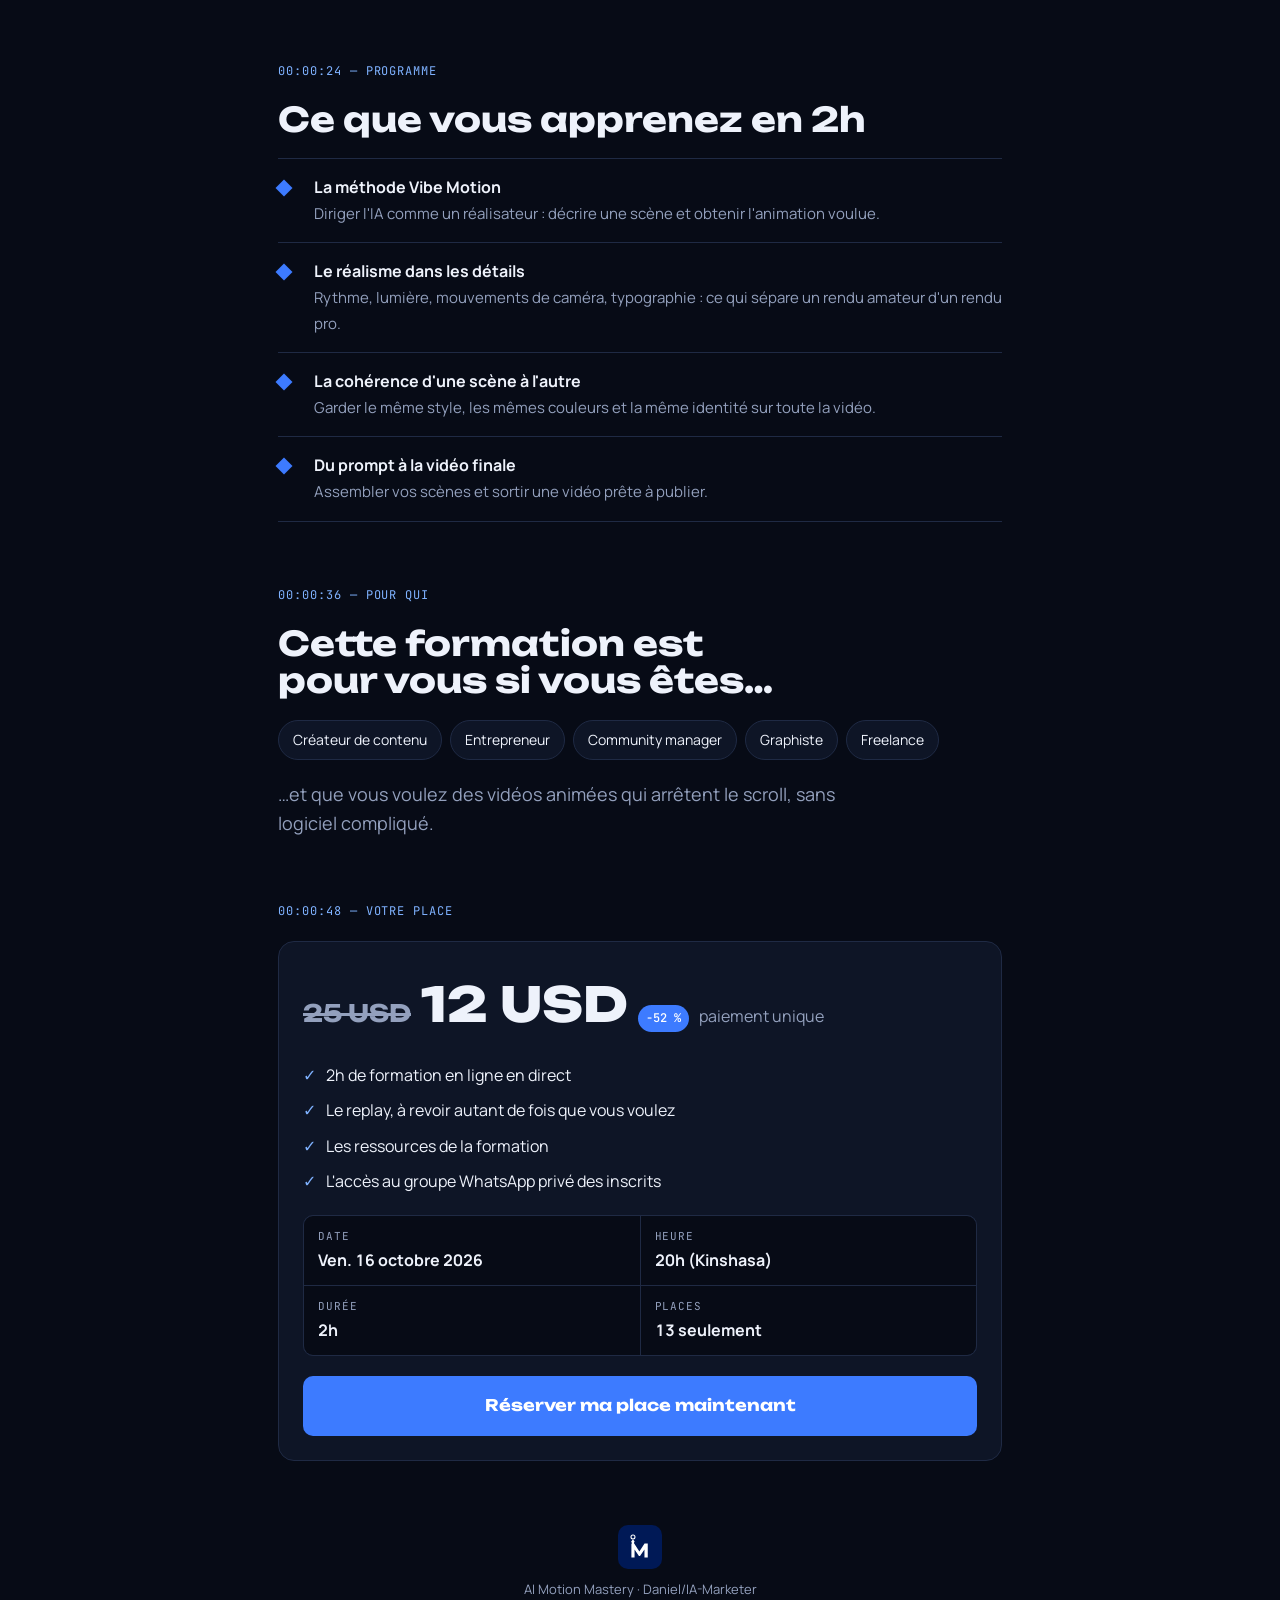
==== commit 5d895e51: "Vidéo de présentation en haut de la page de vente Co-Authored-By: Claude Opus 5.5 <noreply@anthropic" ====
--- a/index.html
+++ b/index.html
@@ -33,6 +33,11 @@
 .top{display:flex;align-items:center;gap:10px;font-family:var(--display);font-weight:700;font-size:14px;letter-spacing:.02em}
 .top img{width:36px;height:36px;border-radius:9px}
 .tc{font-family:var(--mono);font-size:12px;letter-spacing:.08em;color:var(--accent-2);text-transform:uppercase}
+.promo{position:relative;width:100%;aspect-ratio:16/9;border-radius:14px;overflow:hidden;background:#000;border:1px solid var(--line);margin-bottom:-28px}
+.promo video{position:absolute;inset:0;width:100%;height:100%;object-fit:contain}
+.promo-sound{position:absolute;right:10px;bottom:10px;font:500 12px var(--mono);color:var(--fg);background:rgba(7,11,22,.8);border:1px solid var(--line);padding:7px 12px;border-radius:999px;cursor:pointer}
+.promo-sound[aria-pressed="true"]{border-color:var(--accent);color:var(--accent-2)}
+.promo-sound:focus-visible{outline:3px solid var(--accent-2);outline-offset:2px}
 .hero{display:flex;flex-direction:column;gap:20px}
 .hero h1{font-size:clamp(40px,11vw,76px);font-weight:800;letter-spacing:-.02em}
 .hero h1 span{display:block;color:var(--accent)}
@@ -104,6 +109,11 @@
 <main class="wrap">
   <div class="top"><img src="/img/logo.svg" alt="" width="36" height="36">AI MOTION MASTERY</div>
 
+  <div class="promo">
+    <video id="promo" autoplay muted loop playsinline preload="auto" poster="/videos/presentation.jpg" src="/videos/presentation.mp4"></video>
+    <button class="promo-sound" id="promoSound" type="button" aria-pressed="false">🔇 Activer le son</button>
+  </div>
+
   <header class="hero">
     <p class="tc">● REC · Formation live · 16.10.2026</p>
     <h1>AI Motion<span>Mastery</span></h1>
@@ -213,6 +223,7 @@
 }
 /* Toucher une vidéo : active le son (et coupe les autres) */
 function toggle(c){
+  if (typeof promo !== "undefined" && !promo.muted) { promo.muted = true; pBtn.setAttribute("aria-pressed","false"); pBtn.textContent = "🔇 Activer le son"; }
   const v = c.querySelector("video");
   const on = v.muted;
   clips.forEach(o => { const ov = o.querySelector("video"); ov.muted = true; o.setAttribute("aria-pressed", "false"); o.querySelector(".sound").textContent = "🔇 Son"; });
@@ -225,6 +236,16 @@
   c.addEventListener("click", () => toggle(c));
   c.addEventListener("keydown", e => { if (e.key === "Enter" || e.key === " ") { e.preventDefault(); toggle(c); } });
 });
+
+/* Vidéo de présentation en haut : son au toucher */
+const promo = document.getElementById("promo"), pBtn = document.getElementById("promoSound");
+if (reduce) { promo.removeAttribute("autoplay"); promo.pause(); }
+pBtn.addEventListener("click", () => {
+  const on = promo.muted;
+  if (on) { clips.forEach(o => { o.querySelector("video").muted = true; o.setAttribute("aria-pressed","false"); o.querySelector(".sound").textContent = "🔇 Son"; }); promo.currentTime = 0; }
+  promo.muted = !on; promo.play().catch(() => {});
+  pBtn.setAttribute("aria-pressed", String(on)); pBtn.textContent = on ? "🔊 Son activé" : "🔇 Activer le son";
+});
 </script>
 </body>
 </html>
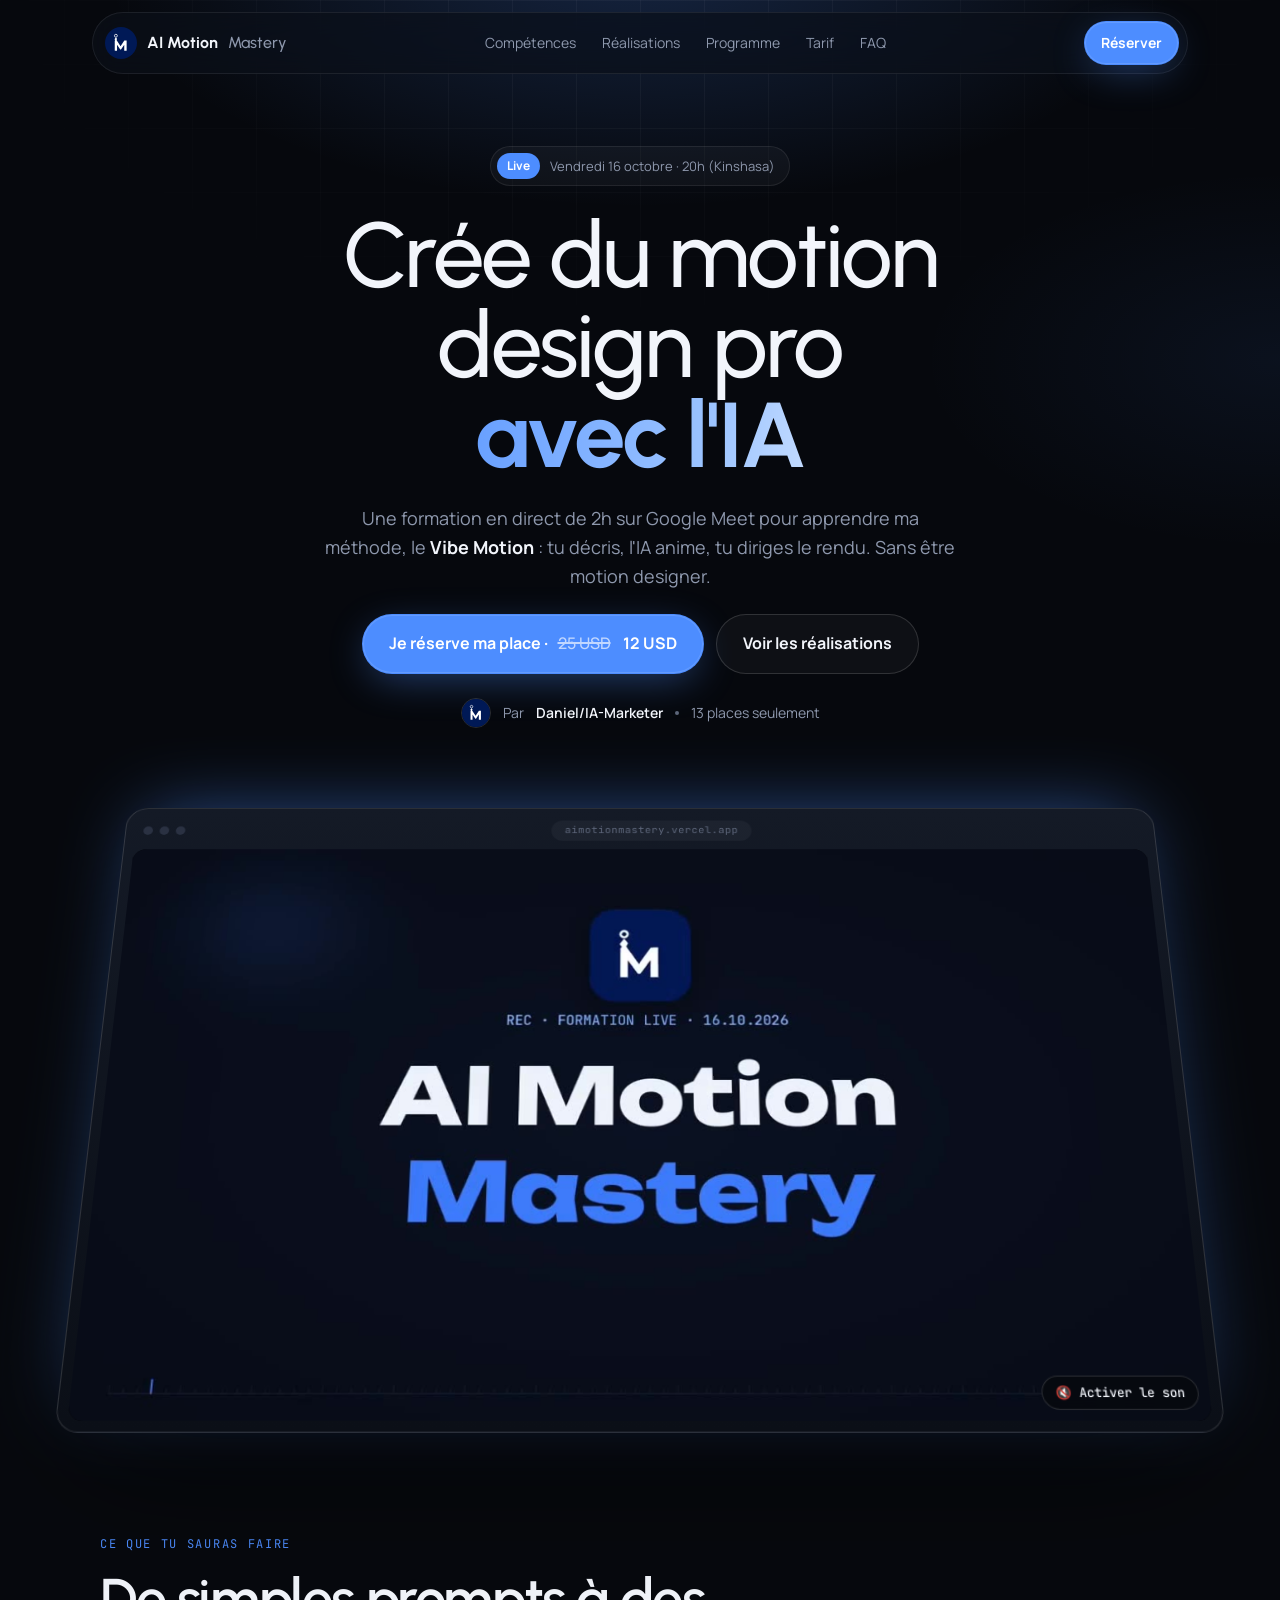
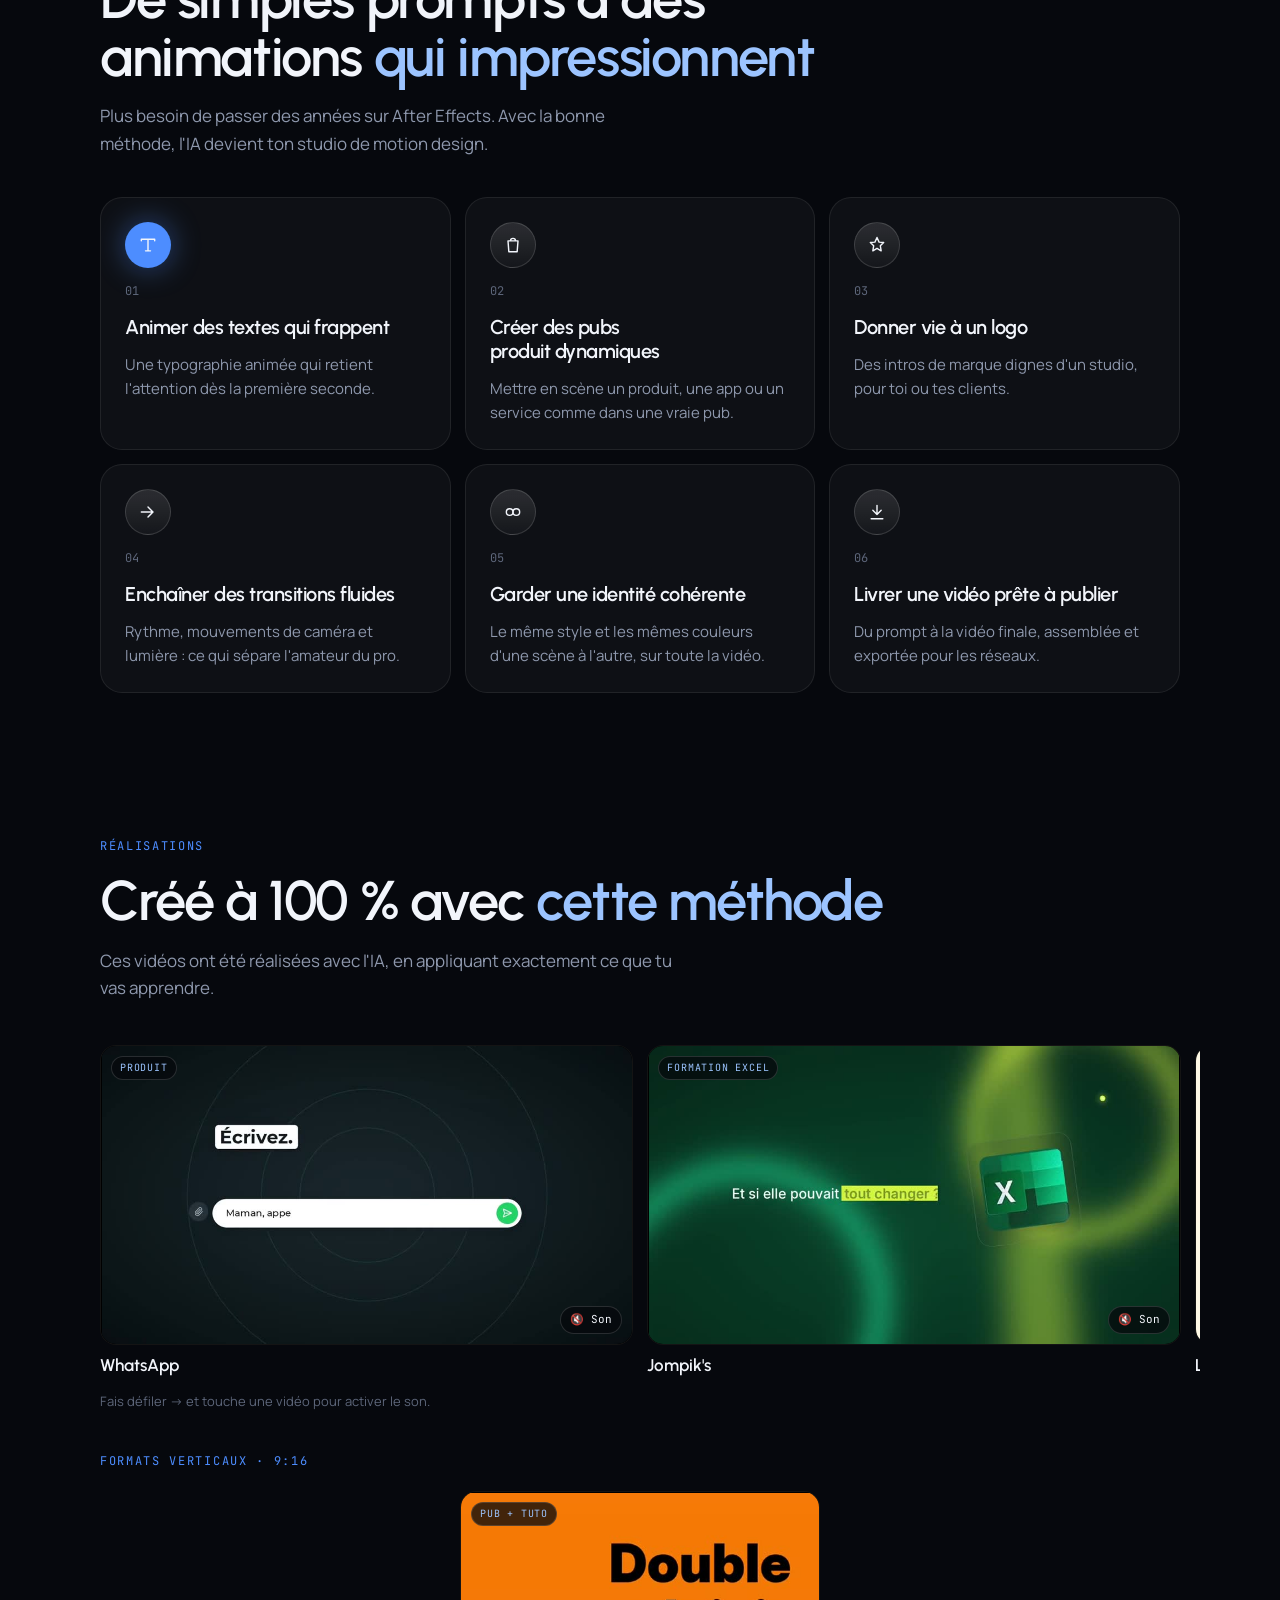
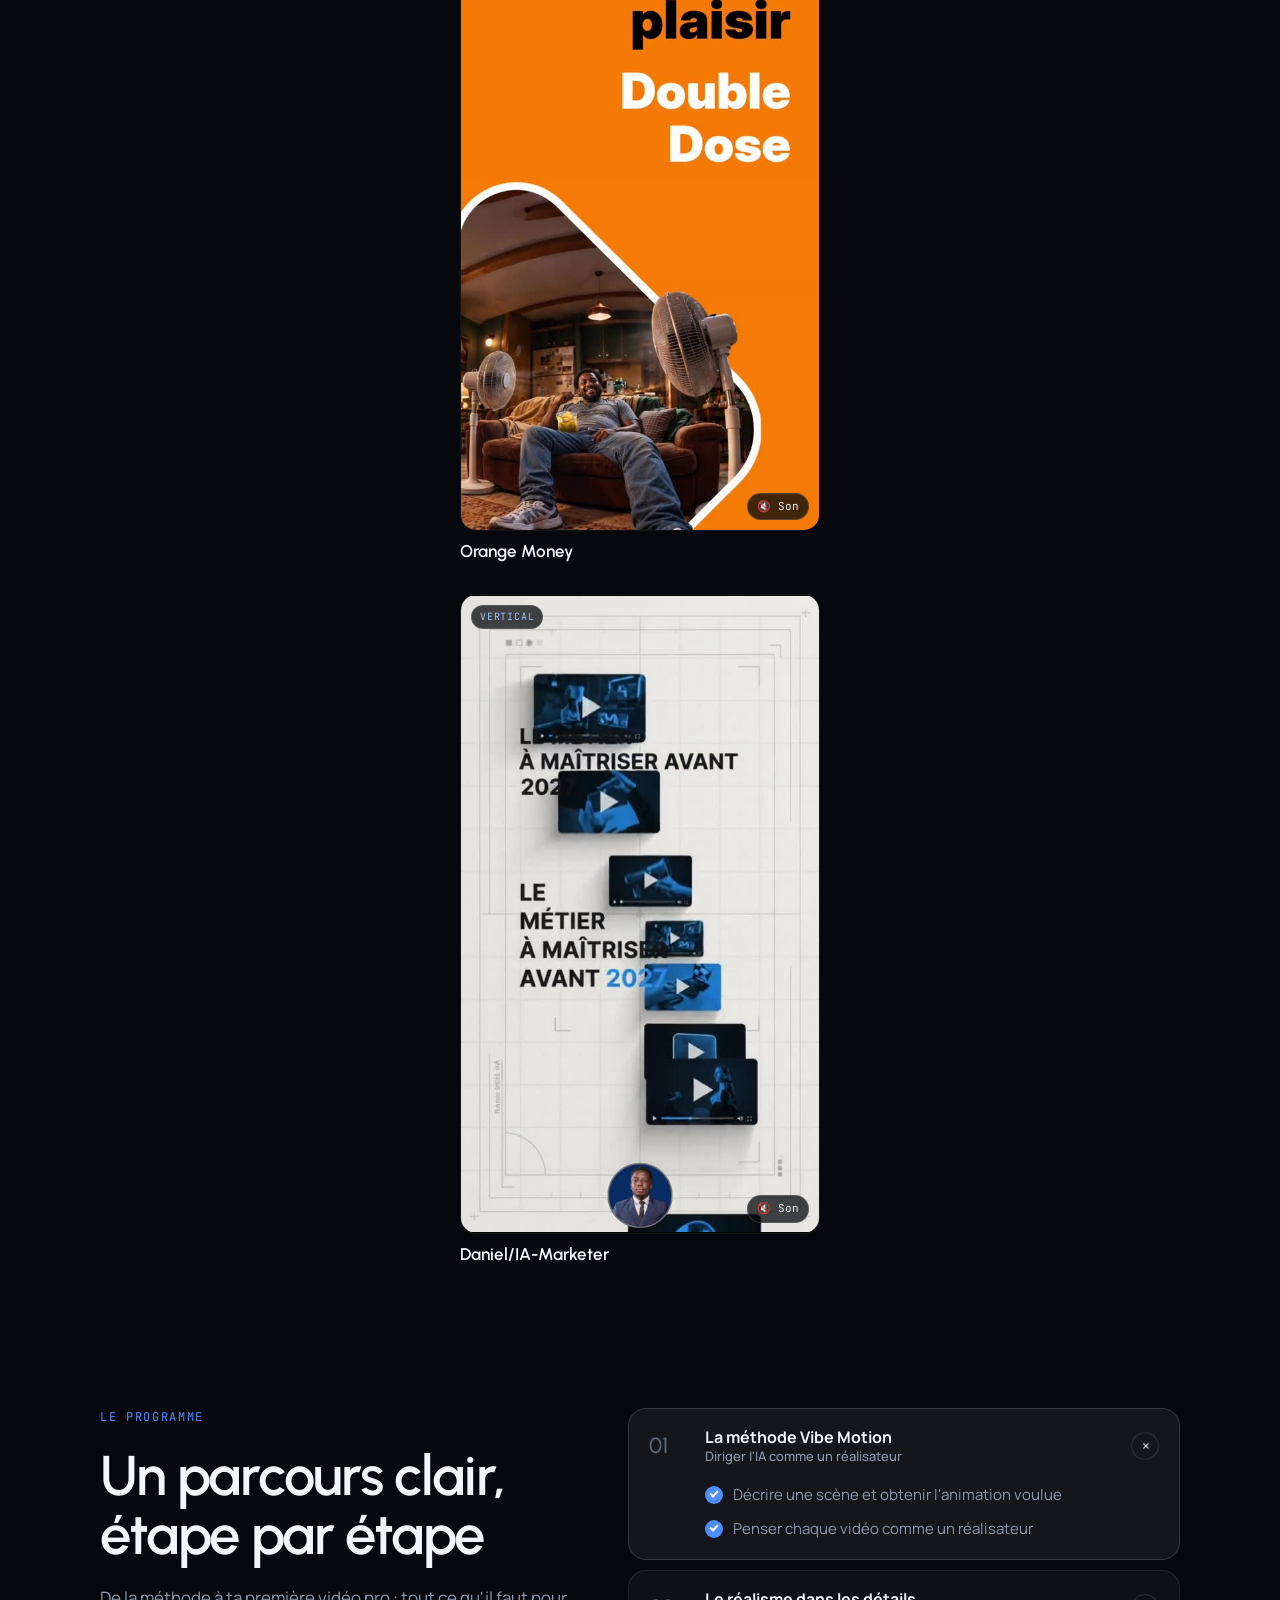
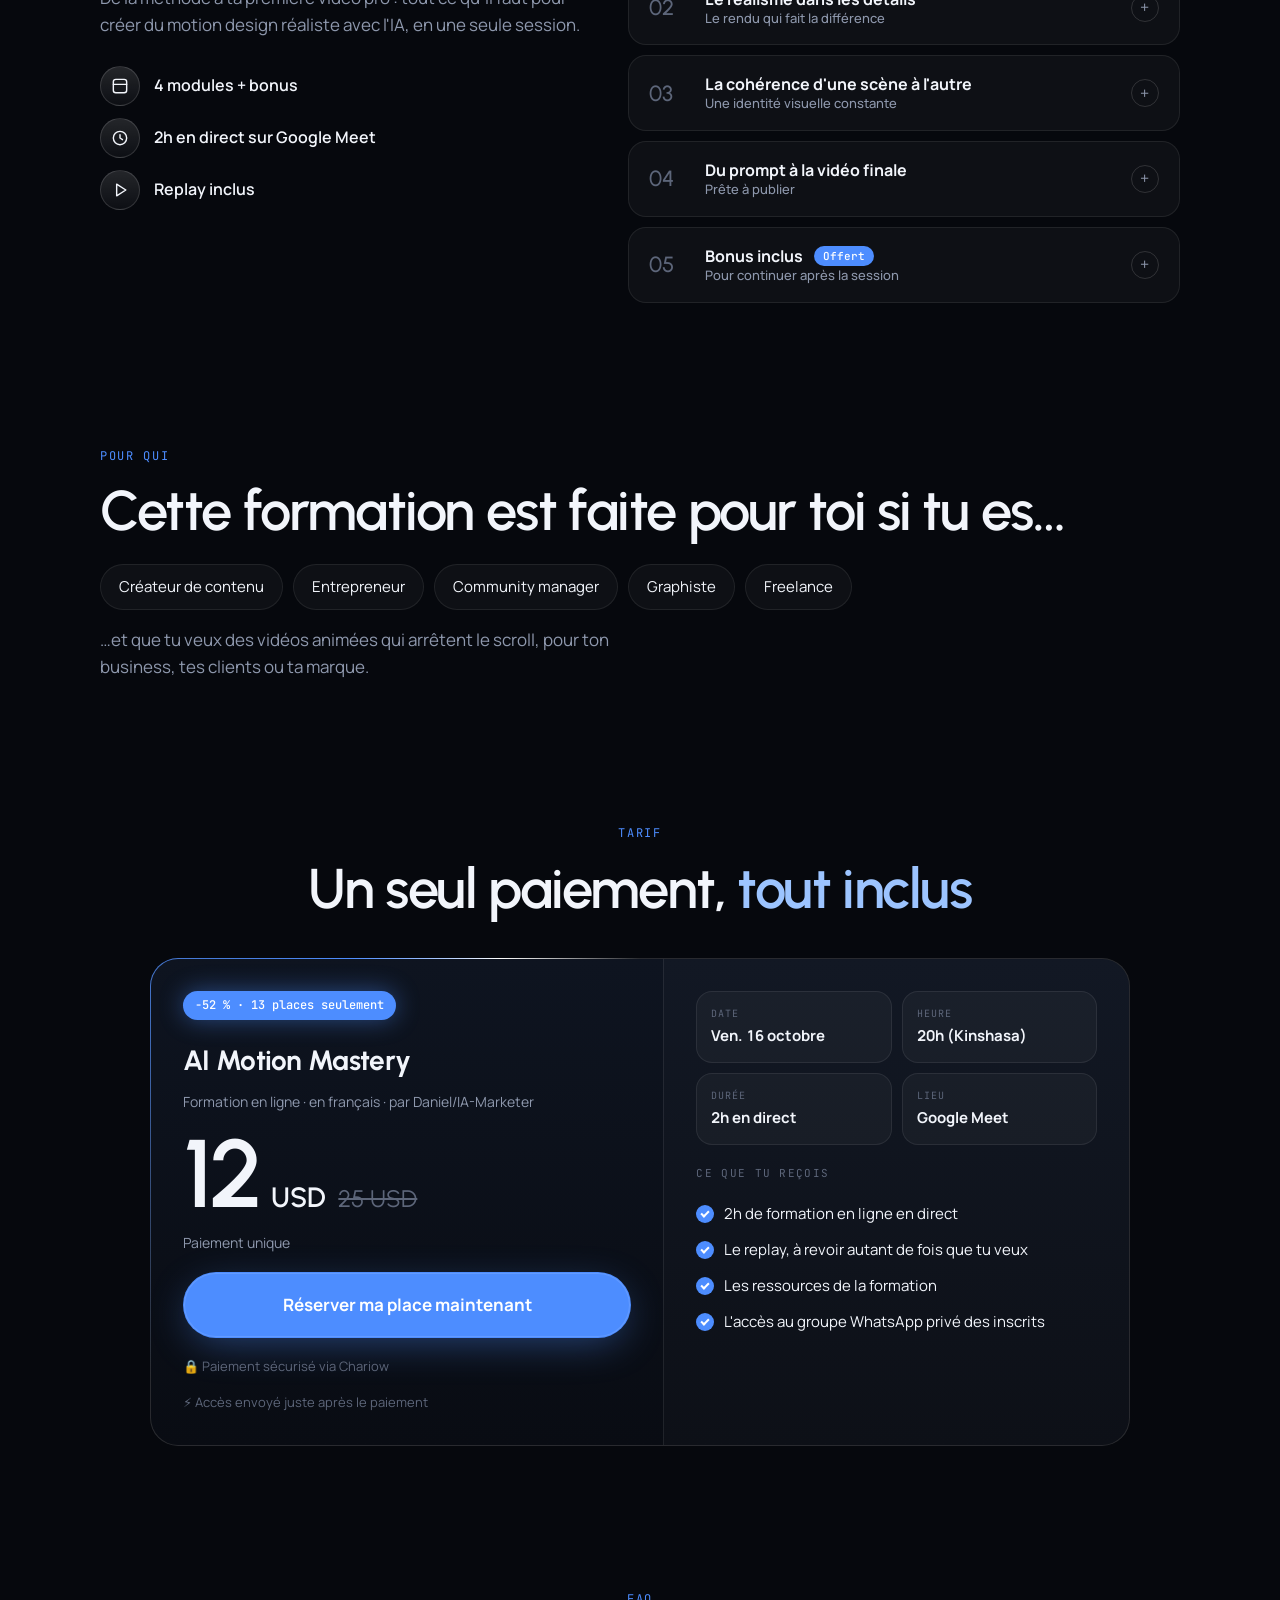
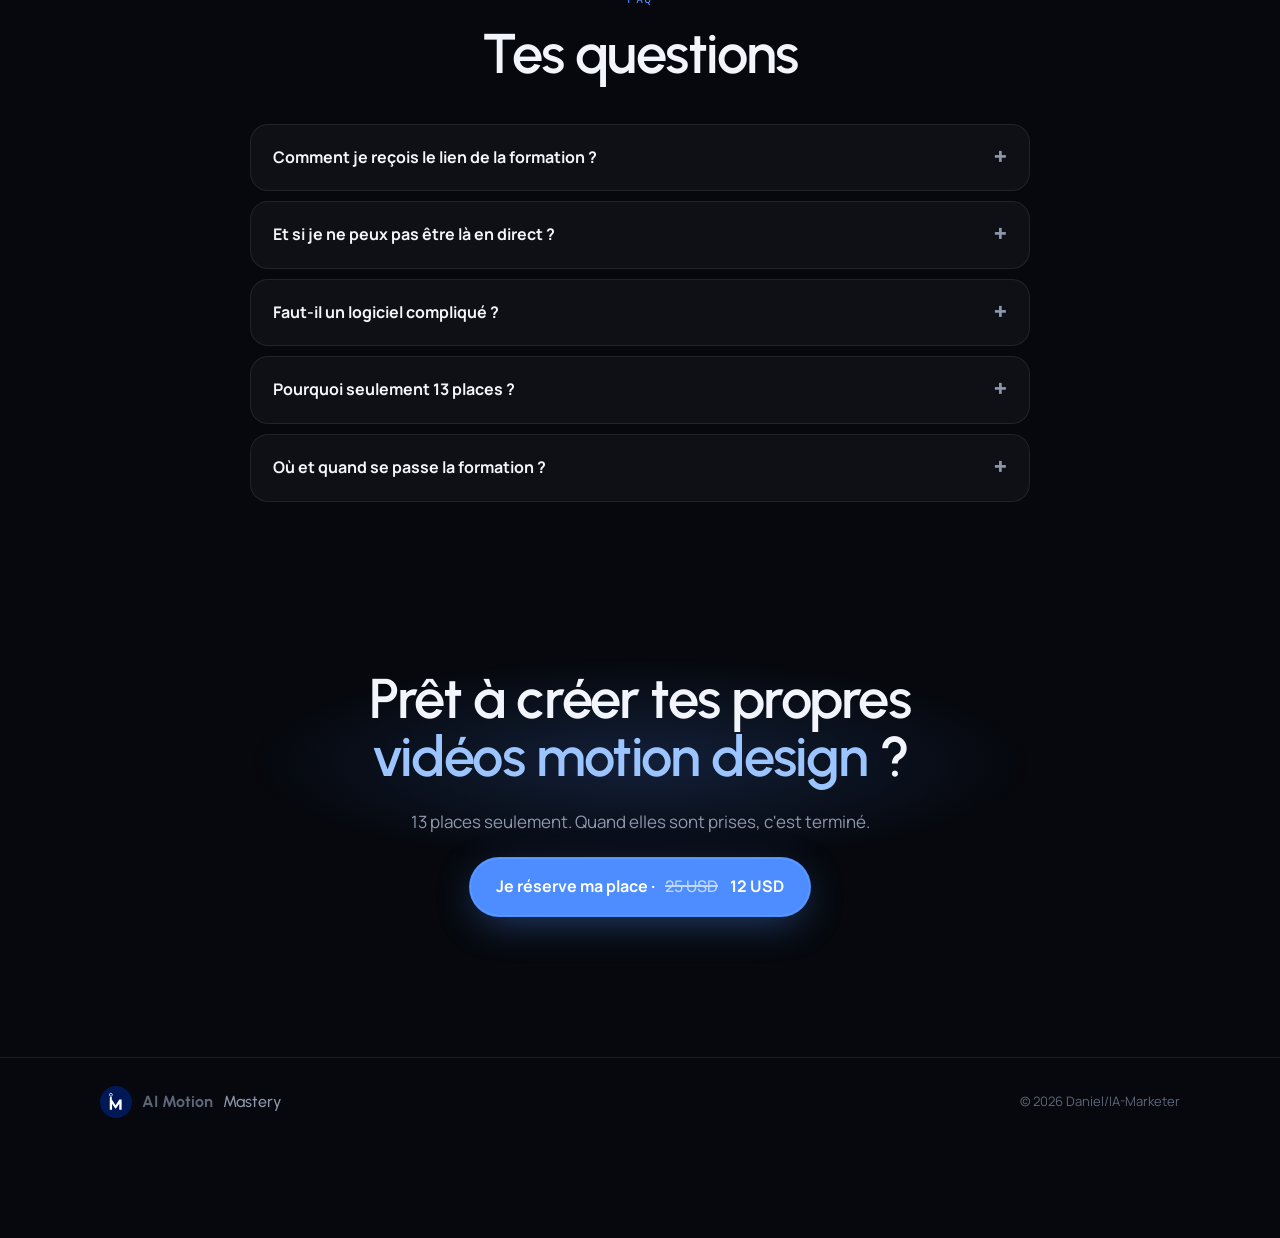
==== commit 7d66383c: "Nouveau design de la page de vente, style produit premium Co-Authored-By: Claude Opus 5.5 <noreply@a" ====
--- a/index.html
+++ b/index.html
@@ -4,138 +4,284 @@
 <meta charset="utf-8">
 <meta name="viewport" content="width=device-width,initial-scale=1,viewport-fit=cover">
 <title>AI Motion Mastery · Formation motion design avec l'IA</title>
-<meta name="description" content="Formation live : créez du motion design pro avec l'IA. Vendredi 16 octobre 2026, 20h (Kinshasa). 12 USD au lieu de 25 USD, 13 places.">
+<meta name="description" content="Formation live : crée du motion design pro avec l'IA. Vendredi 16 octobre 2026, 20h (Kinshasa). 12 USD au lieu de 25 USD, 13 places.">
 <meta property="og:title" content="AI Motion Mastery">
-<meta property="og:description" content="Créez du motion design pro avec l'IA. Formation live le 16 octobre, 20h (Kinshasa). 12 USD au lieu de 25 USD, 13 places.">
+<meta property="og:description" content="Crée du motion design pro avec l'IA. Formation live le 16 octobre, 20h (Kinshasa). 12 USD au lieu de 25 USD, 13 places.">
 <meta property="og:image" content="/img/og.png">
-<meta name="theme-color" content="#070b16">
+<meta name="theme-color" content="#06080d">
 <link rel="icon" href="/img/logo.svg" type="image/svg+xml">
 <link rel="apple-touch-icon" href="/img/apple-touch-icon.png">
 <link rel="preconnect" href="https://fonts.googleapis.com">
-<link rel="stylesheet" href="https://fonts.googleapis.com/css2?family=Unbounded:wght@500;700;800&family=Manrope:wght@400;500;700&family=JetBrains+Mono:wght@500&display=swap">
+<link rel="preconnect" href="https://fonts.gstatic.com" crossorigin>
+<link rel="stylesheet" href="https://fonts.googleapis.com/css2?family=Urbanist:wght@400;500;600;700;800&family=Manrope:wght@400;500;600;700&family=JetBrains+Mono:wght@500&display=swap">
 <style>
-/* Layout: one narrow column; timeline-editor motifs (timecodes, keyframes) as structure; real work shown as a scrolling reel */
+/* Layout: dark premium product page — floating pill nav, centered two-tone hero, tilted demo window,
+   glass card grid, two-column programme with accordion, glowing price card. Accent = Daniel's electric blue. */
 :root{
-  --bg:#070b16; --surface:#0e1526; --line:#1f2a44; --fg:#eef2fb; --muted:#93a0bd;
-  --accent:#3d7bff; --accent-2:#7fb2ff; --navy:#001956; --ink:#ffffff;
-  --display:"Unbounded","Arial Black",system-ui,sans-serif;
+  --bg:#06080d; --bg-2:#0b0f17; --glass:rgba(255,255,255,.035); --glass-2:rgba(255,255,255,.06);
+  --line:rgba(255,255,255,.08); --line-2:rgba(255,255,255,.14);
+  --fg:#f2f5fb; --muted:#8e98ad; --dim:#5d667a;
+  --accent:#4d8dff; --accent-2:#9cc4ff; --accent-ink:#04122e; --glow:rgba(77,141,255,.45);
+  --display:"Urbanist","Avenir Next",system-ui,sans-serif;
   --body:"Manrope",system-ui,-apple-system,"Segoe UI",sans-serif;
   --mono:"JetBrains Mono",ui-monospace,Menlo,monospace;
+  --r:22px;
   color-scheme:dark;
 }
 *{box-sizing:border-box}
-html{-webkit-text-size-adjust:100%}
+html{-webkit-text-size-adjust:100%;scroll-behavior:smooth;scroll-padding-top:96px}
 body{margin:0;background:var(--bg);color:var(--fg);font-family:var(--body);font-size:16px;line-height:1.6;overflow-x:hidden}
 img,video{max-width:100%;display:block}
-.wrap{max-width:760px;margin:0 auto;padding-inline:18px;padding-block:20px 120px;display:flex;flex-direction:column;gap:64px}
-h1,h2{font-family:var(--display);line-height:1.1;text-wrap:balance;margin:0}
+a{color:inherit}
+h1,h2,h3{font-family:var(--display);margin:0;text-wrap:balance;letter-spacing:-.025em}
 p{margin:0}
-.top{display:flex;align-items:center;gap:10px;font-family:var(--display);font-weight:700;font-size:14px;letter-spacing:.02em}
-.top img{width:36px;height:36px;border-radius:9px}
-.tc{font-family:var(--mono);font-size:12px;letter-spacing:.08em;color:var(--accent-2);text-transform:uppercase}
-.promo{position:relative;width:100%;aspect-ratio:16/9;border-radius:14px;overflow:hidden;background:#000;border:1px solid var(--line);margin-bottom:-28px}
-.promo video{position:absolute;inset:0;width:100%;height:100%;object-fit:contain}
-.promo-sound{position:absolute;right:10px;bottom:10px;font:500 12px var(--mono);color:var(--fg);background:rgba(7,11,22,.8);border:1px solid var(--line);padding:7px 12px;border-radius:999px;cursor:pointer}
-.promo-sound[aria-pressed="true"]{border-color:var(--accent);color:var(--accent-2)}
-.promo-sound:focus-visible{outline:3px solid var(--accent-2);outline-offset:2px}
-.hero{display:flex;flex-direction:column;gap:20px}
-.hero h1{font-size:clamp(40px,11vw,76px);font-weight:800;letter-spacing:-.02em}
-.hero h1 span{display:block;color:var(--accent)}
-.lead{font-size:18px;color:var(--muted);max-width:56ch}
-.lead strong{color:var(--fg)}
-.facts{display:flex;flex-wrap:wrap;gap:8px}
-.chip{font-family:var(--mono);font-size:13px;padding:7px 12px;border:1px solid var(--line);border-radius:6px;background:var(--surface)}
-.chip b{color:var(--accent-2);font-weight:500}
-.cta{display:inline-flex;align-items:center;justify-content:center;gap:10px;background:var(--accent);color:var(--ink);font-family:var(--display);font-weight:700;font-size:16px;text-decoration:none;padding:17px 26px;border-radius:10px;transition:transform .15s,background .15s}
-.cta:hover{background:#5590ff;transform:translateY(-2px)}
-.cta:focus-visible,.clip:focus-visible{outline:3px solid var(--accent-2);outline-offset:3px}
-.seats{font-size:14px;color:var(--muted)}
-.seats b{color:var(--fg)}
-section{display:flex;flex-direction:column;gap:20px}
-section h2{font-size:clamp(24px,6vw,34px);font-weight:700}
-.ruler{height:22px;border-bottom:1px solid var(--line);background:repeating-linear-gradient(90deg,var(--line) 0 1px,transparent 1px 24px) bottom/100% 8px no-repeat;position:relative}
-.ruler::after{content:"";position:absolute;left:0;bottom:-1px;width:2px;height:22px;background:var(--accent);animation:play 8s linear infinite}
-@keyframes play{to{left:100%}}
-/* reel of real work */
-.reel{--h:min(47vw,290px);display:flex;align-items:flex-start;gap:12px;overflow-x:auto;scroll-snap-type:x mandatory;scroll-padding-inline:18px;margin-inline:-18px;padding:4px 18px 14px;scrollbar-width:thin;scrollbar-color:var(--line) transparent;-webkit-overflow-scrolling:touch}
-.clip{flex:0 0 auto;width:calc(var(--h) * 16 / 9);scroll-snap-align:start;display:flex;flex-direction:column;gap:8px;cursor:pointer;-webkit-tap-highlight-color:transparent}
-.stack{display:flex;flex-direction:column;align-items:center;gap:28px}
-.stack .clip{width:min(100%,360px)}
-.stack .screen{height:auto;aspect-ratio:9/16}
-.screen{position:relative;width:100%;height:var(--h);border-radius:12px;overflow:hidden;background:#000;border:1px solid var(--line)}
-.screen video{position:absolute;inset:0;width:100%;height:100%;object-fit:contain;background:#000}
-.badge{position:absolute;top:8px;left:8px;font-family:var(--mono);font-size:10px;letter-spacing:.06em;background:rgba(7,11,22,.75);border:1px solid var(--line);padding:3px 7px;border-radius:4px;color:var(--accent-2);z-index:1}
-.sound{position:absolute;right:8px;bottom:8px;font-family:var(--mono);font-size:11px;background:rgba(7,11,22,.75);border:1px solid var(--line);padding:4px 8px;border-radius:999px;z-index:1;white-space:nowrap}
-.clip[aria-pressed="true"] .screen{border-color:var(--accent)}
-.cap{font-size:14px;color:var(--fg);font-weight:700;line-height:1.3}
-.hint{font-size:13px;color:var(--muted)}
-/* learn list */
-.learn{list-style:none;margin:0;padding:0;display:flex;flex-direction:column;border-top:1px solid var(--line)}
-.learn li{display:grid;grid-template-columns:22px 1fr;gap:14px;padding:16px 0;border-bottom:1px solid var(--line)}
-.kf{width:12px;height:12px;background:var(--accent);transform:rotate(45deg);margin-top:7px}
-.learn b{display:block}
-.learn span{color:var(--muted);font-size:15px}
-.who{display:flex;flex-wrap:wrap;gap:8px}
-.who span{padding:8px 14px;border-radius:999px;background:var(--surface);border:1px solid var(--line);font-size:14px}
-.offer{background:var(--surface);border:1px solid var(--line);border-radius:16px;padding:24px;display:flex;flex-direction:column;gap:20px}
-.price-row{display:flex;align-items:baseline;gap:10px;flex-wrap:wrap}
-.price-big{font-family:var(--display);font-size:48px;font-weight:800}
-.price-row span{color:var(--muted)}
-.price-row .price-big{color:var(--fg)}
-.price-old{font-family:var(--display);font-size:24px;font-weight:700;color:var(--muted);text-decoration-thickness:3px}
-.price-row .save{font-family:var(--mono);font-size:12px;font-weight:500;color:var(--ink);background:var(--accent);padding:4px 8px;border-radius:999px}
-s.old{opacity:.7;font-weight:500;text-decoration-thickness:2px;margin-right:4px}
-/* bouton qui vibre toutes les 3 s pour attirer l'oeil */
+.wrap{max-width:1120px;margin:0 auto;padding-inline:20px}
+section{padding-block:72px}
+.label{font-family:var(--mono);font-size:12px;letter-spacing:.14em;text-transform:uppercase;color:var(--accent)}
+.h2{font-size:clamp(32px,6vw,56px);font-weight:600;line-height:1.04}
+.h2 em{font-style:normal;color:var(--accent-2)}
+.sub{color:var(--muted);font-size:17px;max-width:58ch}
+
+/* ambient background */
+.ambient{position:fixed;inset:0;pointer-events:none;z-index:-1;
+  background:radial-gradient(60% 40% at 50% -5%,rgba(77,141,255,.22),transparent 70%),
+             radial-gradient(40% 30% at 100% 40%,rgba(77,141,255,.07),transparent 70%),
+             linear-gradient(var(--bg),var(--bg))}
+.ambient::after{content:"";position:absolute;inset:0;opacity:.5;
+  background-image:linear-gradient(var(--line) 1px,transparent 1px),linear-gradient(90deg,var(--line) 1px,transparent 1px);
+  background-size:64px 64px;mask-image:radial-gradient(70% 50% at 50% 0%,#000 20%,transparent 75%);-webkit-mask-image:radial-gradient(70% 50% at 50% 0%,#000 20%,transparent 75%)}
+
+/* nav */
+.nav{position:sticky;top:calc(env(safe-area-inset-top,0px) + 12px);z-index:20;margin:12px auto 0;max-width:1120px;padding-inline:12px}
+.nav-in{display:flex;align-items:center;justify-content:space-between;gap:12px;padding:8px 8px 8px 12px;border-radius:999px;
+  background:rgba(12,16,24,.72);border:1px solid var(--line);backdrop-filter:blur(14px) saturate(140%);-webkit-backdrop-filter:blur(14px) saturate(140%)}
+.brand{display:flex;align-items:center;gap:10px;text-decoration:none;font-family:var(--display);font-weight:700;font-size:16px;white-space:nowrap}
+.brand img{width:32px;height:32px;border-radius:50%}
+.brand span{color:var(--muted);font-weight:500}
+.links{display:flex;gap:26px;font-size:14px;color:var(--muted)}
+.links a{text-decoration:none;transition:color .2s}
+.links a:hover{color:var(--fg)}
+.nav .btn{padding:10px 16px;font-size:14px}
+@media(max-width:820px){.links{display:none}}
+@media(max-width:440px){.cta-row .btn{font-size:15px;padding:15px 20px;width:100%}.brand span{display:none}}
+
+/* buttons */
+.btn{white-space:nowrap;display:inline-flex;align-items:center;justify-content:center;gap:10px;border-radius:999px;text-decoration:none;font-weight:700;font-family:var(--body);
+  padding:16px 26px;font-size:16px;cursor:pointer;border:1px solid transparent;transition:transform .2s,box-shadow .2s,background .2s}
+.btn-primary{background:var(--accent);color:#fff;box-shadow:0 0 0 1px rgba(255,255,255,.12) inset,0 10px 40px -8px var(--glow)}
+.btn-primary:hover{transform:translateY(-2px);box-shadow:0 0 0 1px rgba(255,255,255,.2) inset,0 14px 50px -6px var(--glow)}
+.btn-ghost{background:var(--glass);border-color:var(--line-2);color:var(--fg)}
+.btn-ghost:hover{background:var(--glass-2)}
+.btn:focus-visible,.clip:focus-visible,summary:focus-visible{outline:3px solid var(--accent-2);outline-offset:3px}
+s.old{opacity:.65;font-weight:500;text-decoration-thickness:2px;margin-right:2px}
 .js-buy{animation:buzz 3s ease-in-out 1.5s infinite}
 .js-buy:hover,.js-buy:focus-visible{animation-play-state:paused}
 @keyframes buzz{0%,82%,100%{transform:translate(0) rotate(0)}84%{transform:translateX(-3px) rotate(-2deg)}86%{transform:translateX(3px) rotate(2deg)}88%{transform:translateX(-3px) rotate(-1.5deg)}90%{transform:translateX(3px) rotate(1.5deg)}92%{transform:translateX(-2px) rotate(-1deg)}94%{transform:translateX(1px) rotate(0)}}
-.incl{list-style:none;margin:0;padding:0;display:grid;gap:10px}
-.incl li{display:flex;gap:10px}
-.incl li::before{content:"✓";color:var(--accent-2);font-weight:700}
-.info{display:grid;grid-template-columns:repeat(2,minmax(0,1fr));gap:1px;background:var(--line);border:1px solid var(--line);border-radius:10px;overflow:hidden;margin:0}
-.info div{background:var(--bg);padding:12px 14px}
-.info dt{font-family:var(--mono);font-size:11px;letter-spacing:.08em;text-transform:uppercase;color:var(--muted)}
-.info dd{margin:2px 0 0;font-weight:700;font-variant-numeric:tabular-nums}
-.bar{position:fixed;left:0;right:0;bottom:0;padding:12px 18px calc(12px + env(safe-area-inset-bottom,0px));background:rgba(7,11,22,.92);-webkit-backdrop-filter:blur(8px);backdrop-filter:blur(8px);border-top:1px solid var(--line);display:flex;align-items:center;justify-content:space-between;gap:12px;z-index:5}
-.bar p{font-size:13px;color:var(--muted);line-height:1.3}
-.bar p b{color:var(--fg);font-size:15px;display:block}
-.bar .cta{padding:12px 18px;font-size:14px;flex-shrink:0}
-footer{font-size:13px;color:var(--muted);text-align:center;display:flex;flex-direction:column;align-items:center;gap:10px}
-footer img{width:44px;height:44px;border-radius:10px}
-@media(prefers-reduced-motion:reduce){*,*::before,*::after{animation:none!important;transition:none!important}}
+
+/* hero */
+.hero{padding-block:72px 0;text-align:center;display:flex;flex-direction:column;align-items:center;gap:24px}
+.pill{display:inline-flex;align-items:center;gap:10px;padding:6px 14px 6px 6px;border-radius:999px;background:var(--glass);border:1px solid var(--line);font-size:13px;color:var(--muted)}
+.pill b{background:var(--accent);color:#fff;font-weight:700;font-size:12px;padding:3px 10px;border-radius:999px}
+.hero h1{font-size:clamp(42px,8.4vw,92px);font-weight:500;line-height:.98;max-width:13ch}
+.hero h1 .hl{display:block;font-weight:700;background:linear-gradient(100deg,var(--accent) 10%,var(--accent-2) 60%,#fff 95%);-webkit-background-clip:text;background-clip:text;color:transparent}
+.hero .sub{text-align:center;font-size:18px}
+.cta-row{display:flex;flex-wrap:wrap;justify-content:center;gap:12px}
+.by{display:flex;align-items:center;gap:12px;font-size:14px;color:var(--muted);flex-wrap:wrap;justify-content:center}
+.by img{width:30px;height:30px;border-radius:50%;border:1px solid var(--line-2)}
+.by b{color:var(--fg);font-weight:600}
+.dot{width:4px;height:4px;border-radius:50%;background:var(--dim)}
+
+/* demo window */
+.stage{perspective:1600px;margin-top:56px;width:100%}
+.window{--tilt:22deg;transform:rotateX(var(--tilt)) scale(.94);transform-origin:50% 0;transition:transform .15s linear;
+  border-radius:var(--r);background:linear-gradient(180deg,#141a26,#0b0f17);border:1px solid var(--line-2);padding:10px;
+  box-shadow:0 -20px 80px -20px var(--glow),0 40px 120px -30px rgba(0,0,0,.9)}
+.bar-top{display:flex;align-items:center;gap:7px;padding:4px 8px 10px}
+.bar-top i{width:10px;height:10px;border-radius:50%;background:#2a3142}
+.bar-top span{margin-left:auto;margin-right:auto;font-family:var(--mono);font-size:11px;color:var(--dim);background:rgba(255,255,255,.04);padding:3px 14px;border-radius:999px;transform:translateX(-14px)}
+.promo{position:relative;aspect-ratio:16/9;border-radius:14px;overflow:hidden;background:#000}
+.promo video{position:absolute;inset:0;width:100%;height:100%;object-fit:contain}
+.chip-btn{position:absolute;right:10px;bottom:10px;font:500 12px var(--mono);color:var(--fg);background:rgba(6,8,13,.78);border:1px solid var(--line-2);padding:7px 12px;border-radius:999px;cursor:pointer;backdrop-filter:blur(6px)}
+.chip-btn[aria-pressed="true"]{border-color:var(--accent);color:var(--accent-2)}
+
+/* skills grid */
+.head{display:flex;flex-direction:column;gap:16px;margin-bottom:40px}
+.grid{display:grid;grid-template-columns:repeat(3,minmax(0,1fr));gap:14px}
+@media(max-width:900px){.grid{grid-template-columns:repeat(2,minmax(0,1fr))}}
+@media(max-width:560px){.grid{grid-template-columns:1fr}}
+.card{position:relative;border-radius:var(--r);padding:24px;background:var(--glass);border:1px solid var(--line);overflow:hidden;display:flex;flex-direction:column;gap:14px;min-width:0;
+  transition:border-color .3s,transform .3s}
+.card::before{content:"";position:absolute;inset:0;background:radial-gradient(300px circle at var(--mx,50%) var(--my,-20%),rgba(77,141,255,.16),transparent 60%);opacity:0;transition:opacity .3s;pointer-events:none}
+.card:hover{border-color:var(--line-2);transform:translateY(-3px)}
+.card:hover::before{opacity:1}
+.ico{width:46px;height:46px;border-radius:50%;display:grid;place-items:center;background:linear-gradient(180deg,rgba(255,255,255,.12),rgba(255,255,255,.03));border:1px solid var(--line-2)}
+.ico svg{width:20px;height:20px;stroke:var(--fg);fill:none;stroke-width:1.7;stroke-linecap:round;stroke-linejoin:round}
+.card.hot .ico{background:var(--accent);border-color:transparent;box-shadow:0 0 30px var(--glow)}
+.num{font-family:var(--mono);font-size:12px;color:var(--dim)}
+.card h3{font-size:20px;font-weight:600;line-height:1.2}
+.card p{color:var(--muted);font-size:15px}
+
+/* reel */
+.reel{--h:min(48vw,300px);display:flex;align-items:flex-start;gap:14px;overflow-x:auto;scroll-snap-type:x mandatory;scroll-padding-inline:20px;margin-inline:-20px;padding:4px 20px 16px;scrollbar-width:thin;scrollbar-color:var(--line-2) transparent;-webkit-overflow-scrolling:touch}
+.clip{flex:0 0 auto;width:calc(var(--h) * 16 / 9);scroll-snap-align:start;display:flex;flex-direction:column;gap:10px;cursor:pointer;-webkit-tap-highlight-color:transparent}
+.screen{position:relative;width:100%;height:var(--h);border-radius:16px;overflow:hidden;background:#000;border:1px solid var(--line)}
+.screen video{position:absolute;inset:0;width:100%;height:100%;object-fit:contain;background:#000}
+.badge{position:absolute;top:10px;left:10px;font-family:var(--mono);font-size:10px;letter-spacing:.08em;background:rgba(6,8,13,.75);border:1px solid var(--line-2);padding:3px 8px;border-radius:999px;color:var(--accent-2);z-index:1}
+.sound{position:absolute;right:10px;bottom:10px;font-family:var(--mono);font-size:11px;background:rgba(6,8,13,.75);border:1px solid var(--line-2);padding:4px 9px;border-radius:999px;z-index:1;white-space:nowrap}
+.clip[aria-pressed="true"] .screen{border-color:var(--accent);box-shadow:0 0 0 1px var(--accent),0 0 40px -10px var(--glow)}
+.cap{font-family:var(--display);font-size:17px;font-weight:600;line-height:1.2}
+.hint{font-size:13px;color:var(--dim)}
+.stack{display:flex;flex-direction:column;align-items:center;gap:32px;margin-top:20px}
+.stack .clip{width:min(100%,360px)}
+.stack .screen{height:auto;aspect-ratio:9/16}
+.sub-label{margin-top:40px}
+
+/* programme */
+.prog{display:grid;grid-template-columns:minmax(0,1fr) minmax(0,1.15fr);gap:48px;align-items:start}
+@media(max-width:900px){.prog{grid-template-columns:1fr;gap:32px}}
+.prog-left{display:flex;flex-direction:column;gap:20px;position:sticky;top:110px}
+@media(max-width:900px){.prog-left{position:static}}
+.stats{list-style:none;margin:8px 0 0;padding:0;display:flex;flex-direction:column;gap:12px}
+.stats li{display:flex;align-items:center;gap:14px;font-weight:600}
+.stats .ico{width:40px;height:40px}
+.mods{display:flex;flex-direction:column;gap:10px}
+details.mod{border-radius:18px;background:var(--glass);border:1px solid var(--line);transition:border-color .3s,background .3s}
+details.mod[open]{background:var(--glass-2);border-color:var(--line-2)}
+details.mod summary{list-style:none;display:grid;grid-template-columns:44px 1fr auto;align-items:center;gap:12px;padding:18px 20px;cursor:pointer}
+details.mod summary::-webkit-details-marker{display:none}
+.mod .n{font-family:var(--display);font-size:22px;color:var(--dim);font-weight:500}
+.mod .t{font-weight:700;font-size:16px;line-height:1.3}
+.mod .t small{display:block;font-weight:500;font-size:13px;color:var(--muted)}
+.mod .plus{width:28px;height:28px;border-radius:50%;border:1px solid var(--line-2);display:grid;place-items:center;transition:transform .3s;color:var(--muted)}
+.mod[open] .plus{transform:rotate(45deg);color:var(--fg)}
+.mod .tag{font-family:var(--mono);font-size:11px;font-weight:500;background:var(--accent);color:#fff;padding:3px 9px;border-radius:999px;margin-left:8px;vertical-align:2px}
+.mod ul{list-style:none;margin:0;padding:0 20px 18px 76px;display:flex;flex-direction:column;gap:10px}
+.mod li{display:flex;gap:10px;color:var(--muted);font-size:15px}
+.check{flex:0 0 18px;height:18px;margin-top:3px;border-radius:50%;background:var(--accent);display:grid;place-items:center}
+.check::after{content:"";width:6px;height:3px;border-left:2px solid #fff;border-bottom:2px solid #fff;transform:rotate(-45deg) translate(1px,-1px)}
+@media(max-width:480px){.mod ul{padding-left:20px}}
+
+/* audience */
+.who{display:flex;flex-wrap:wrap;gap:10px;margin-top:8px}
+.who span{padding:10px 18px;border-radius:999px;background:var(--glass);border:1px solid var(--line);font-size:15px}
+
+/* pricing */
+.price-wrap{text-align:center;display:flex;flex-direction:column;align-items:center;gap:16px;margin-bottom:40px}
+@property --a{syntax:"<angle>";inherits:false;initial-value:0deg}
+.price{position:relative;border-radius:28px;padding:1px;background:conic-gradient(from var(--a),transparent 0deg,transparent 250deg,var(--accent) 310deg,#fff 330deg,transparent 360deg),var(--line-2);animation:spin 5s linear infinite;max-width:980px;margin:0 auto}
+@keyframes spin{to{--a:360deg}}
+.price-in{border-radius:27px;background:linear-gradient(180deg,#0e1420,#090c13);display:grid;grid-template-columns:minmax(0,1.1fr) minmax(0,1fr);gap:0;overflow:hidden}
+@media(max-width:820px){.price-in{grid-template-columns:1fr}}
+.pl{padding:32px;display:flex;flex-direction:column;gap:18px;text-align:left}
+.pr{padding:32px;border-left:1px solid var(--line);display:flex;flex-direction:column;gap:20px;background:rgba(255,255,255,.015)}
+@media(max-width:820px){.pr{border-left:0;border-top:1px solid var(--line)}}
+.ptag{align-self:flex-start;font-family:var(--mono);font-size:12px;font-weight:500;background:var(--accent);color:#fff;padding:5px 12px;border-radius:999px;box-shadow:0 0 24px var(--glow)}
+.pl h3{font-size:28px;font-weight:700}
+.pl .meta{color:var(--muted);font-size:14px;margin-top:-10px}
+.amount{display:flex;align-items:baseline;gap:12px;flex-wrap:wrap}
+.amount .big{font-family:var(--display);font-size:clamp(64px,12vw,96px);font-weight:600;line-height:.9;letter-spacing:-.04em;font-variant-numeric:tabular-nums}
+.amount .cur{font-family:var(--display);font-size:28px;font-weight:600}
+.amount s{font-family:var(--display);font-size:24px;color:var(--dim);text-decoration-thickness:2px}
+.amount .once{width:100%;color:var(--muted);font-size:14px}
+.pl .btn{width:100%;padding:18px;font-size:17px}
+.secure{display:flex;flex-wrap:wrap;gap:16px;font-size:13px;color:var(--dim)}
+.tiles{display:grid;grid-template-columns:repeat(2,minmax(0,1fr));gap:10px}
+.tile{border-radius:16px;background:var(--glass);border:1px solid var(--line);padding:14px;display:flex;flex-direction:column;gap:2px}
+.tile small{font-family:var(--mono);font-size:10px;letter-spacing:.1em;text-transform:uppercase;color:var(--dim)}
+.tile b{font-size:15px;font-variant-numeric:tabular-nums}
+.incl-label{font-family:var(--mono);font-size:11px;letter-spacing:.12em;text-transform:uppercase;color:var(--dim)}
+.incl{list-style:none;margin:0;padding:0;display:flex;flex-direction:column;gap:12px}
+.incl li{display:flex;gap:10px;font-size:15px}
+
+/* faq */
+.faq{max-width:780px;margin:0 auto;display:flex;flex-direction:column;gap:10px}
+.faq details{border-radius:18px;background:var(--glass);border:1px solid var(--line)}
+.faq summary{list-style:none;cursor:pointer;padding:20px 22px;display:flex;justify-content:space-between;gap:16px;font-weight:700;font-size:16px}
+.faq summary::-webkit-details-marker{display:none}
+.faq summary::after{content:"+";font-family:var(--display);font-size:22px;line-height:1;color:var(--muted);transition:transform .3s}
+.faq details[open] summary::after{transform:rotate(45deg)}
+.faq p{padding:0 22px 20px;color:var(--muted)}
+
+/* final */
+.final{text-align:center;display:flex;flex-direction:column;align-items:center;gap:22px;padding-block:96px 140px;position:relative}
+.final::before{content:"";position:absolute;inset:auto 0 30% 0;height:300px;background:radial-gradient(50% 50% at 50% 50%,rgba(77,141,255,.18),transparent 70%);z-index:-1}
+footer{border-top:1px solid var(--line);padding-block:28px 120px;color:var(--dim);font-size:13px}
+footer .wrap{display:flex;justify-content:space-between;align-items:center;gap:16px;flex-wrap:wrap}
+
+/* sticky mobile bar */
+.mbar{position:fixed;left:12px;right:12px;bottom:calc(12px + env(safe-area-inset-bottom,0px));z-index:30;display:none;align-items:center;justify-content:space-between;gap:12px;
+  padding:10px 10px 10px 18px;border-radius:999px;background:rgba(12,16,24,.86);border:1px solid var(--line-2);backdrop-filter:blur(14px);-webkit-backdrop-filter:blur(14px);
+  transform:translateY(140%);transition:transform .35s ease}
+.mbar.show{transform:none}
+.mbar p{font-size:12px;color:var(--muted);line-height:1.25}
+.mbar p b{display:block;color:var(--fg);font-size:15px}
+.mbar .btn{padding:12px 18px;font-size:14px;flex-shrink:0}
+@media(max-width:820px){.mbar{display:flex}}
+
+/* reveal */
+.js .rv{opacity:0;transform:translateY(24px);filter:blur(8px);transition:opacity .8s cubic-bezier(.2,.7,.2,1),transform .8s cubic-bezier(.2,.7,.2,1),filter .8s}
+.js .rv.in{opacity:1;transform:none;filter:none}
+.js .rv.d1{transition-delay:.08s}.js .rv.d2{transition-delay:.16s}.js .rv.d3{transition-delay:.24s}
+@media(prefers-reduced-motion:reduce){*,*::before,*::after{animation:none!important;transition:none!important}.js .rv{opacity:1;transform:none;filter:none}.window{transform:none!important}}
 </style>
+<script>document.documentElement.classList.add("js")</script>
 </head>
 <body>
-<main class="wrap">
-  <div class="top"><img src="/img/logo.svg" alt="" width="36" height="36">AI MOTION MASTERY</div>
-
-  <div class="promo">
-    <video id="promo" autoplay muted loop playsinline preload="auto" poster="/videos/presentation.jpg" src="/videos/presentation.mp4"></video>
-    <button class="promo-sound" id="promoSound" type="button" aria-pressed="false">🔇 Activer le son</button>
+<div class="ambient" aria-hidden="true"></div>
+
+<nav class="nav" aria-label="Navigation">
+  <div class="nav-in">
+    <a class="brand" href="#top"><img src="/img/logo.svg" alt="" width="32" height="32">AI Motion <span>Mastery</span></a>
+    <div class="links"><a href="#competences">Compétences</a><a href="#realisations">Réalisations</a><a href="#programme">Programme</a><a href="#tarif">Tarif</a><a href="#faq">FAQ</a></div>
+    <a class="btn btn-primary" href="#tarif">Réserver</a>
   </div>
-
-  <header class="hero">
-    <p class="tc">● REC · Formation live · 16.10.2026</p>
-    <h1>AI Motion<span>Mastery</span></h1>
-    <p class="lead">Créez du <strong>motion design pro avec l'IA</strong>, sans être motion designer. Textes qui s'animent, transitions fluides, logos qui prennent vie, pubs produit dynamiques. C'est le <strong>Vibe Motion</strong> : vous décrivez, l'IA anime, vous dirigez le rendu.</p>
-    <div class="facts">
-      <span class="chip">📅 <b>Ven. 16 oct.</b></span>
-      <span class="chip">🕗 <b>20h</b> Kinshasa</span>
-      <span class="chip">⏱ <b>2h</b> en direct</span>
-      <span class="chip">👥 <b>13</b> places</span>
-    </div>
-    <div style="display:flex;flex-direction:column;gap:10px;align-items:flex-start">
-      <a class="cta js-buy" href="https://daniel-ia-marketer.mychariow.com/aimotionmaster" target="_blank" rel="noopener">Je réserve ma place · <s class="old">25 USD</s> 12 USD</a>
-      <p class="seats">Seulement <b>13 places</b>. Quand elles sont prises, c'est terminé.</p>
+</nav>
+
+<main id="top">
+  <header class="wrap hero">
+    <span class="pill rv"><b>Live</b>Vendredi 16 octobre · 20h (Kinshasa)</span>
+    <h1 class="rv d1">Crée du motion design pro <span class="hl">avec l'IA</span></h1>
+    <p class="sub rv d2">Une formation en direct de 2h sur Google Meet pour apprendre ma méthode, le <b style="color:var(--fg)">Vibe Motion</b> : tu décris, l'IA anime, tu diriges le rendu. Sans être motion designer.</p>
+    <div class="cta-row rv d3">
+      <a class="btn btn-primary js-buy" href="https://daniel-ia-marketer.mychariow.com/aimotionmaster" target="_blank" rel="noopener">Je réserve ma place · <s class="old">25 USD</s> 12 USD</a>
+      <a class="btn btn-ghost" href="#realisations">Voir les réalisations</a>
+    </div>
+    <div class="by rv d3"><img src="/img/logo.svg" alt="" width="30" height="30">Par <b>Daniel/IA-Marketer</b><i class="dot"></i>13 places seulement</div>
+
+    <div class="stage">
+      <div class="window" id="win">
+        <div class="bar-top" aria-hidden="true"><i></i><i></i><i></i><span>aimotionmastery.vercel.app</span></div>
+        <div class="promo">
+          <video id="promo" autoplay muted loop playsinline preload="auto" poster="/videos/presentation.jpg" src="/videos/presentation.mp4"></video>
+          <button class="chip-btn" id="promoSound" type="button" aria-pressed="false">🔇 Activer le son</button>
+        </div>
+      </div>
     </div>
   </header>
 
-  <section>
-    <p class="tc">00:00:12 — Réalisations</p>
-    <h2>Ce que j'ai créé avec cette méthode</h2>
-    <p class="lead">Ces vidéos ont été réalisées à 100 % avec l'IA, en appliquant exactement ce que vous allez apprendre.</p>
-    <div class="ruler" aria-hidden="true"></div>
-    <div class="reel" id="reel">
+  <section id="competences" class="wrap">
+    <div class="head">
+      <p class="label rv">Ce que tu sauras faire</p>
+      <h2 class="h2 rv d1">De simples prompts à des animations <em>qui impressionnent</em></h2>
+      <p class="sub rv d2">Plus besoin de passer des années sur After Effects. Avec la bonne méthode, l'IA devient ton studio de motion design.</p>
+    </div>
+    <div class="grid">
+      <article class="card hot rv"><div class="ico"><svg viewBox="0 0 24 24"><path d="M4 7V5h16v2M12 5v14M9 19h6"/></svg></div><span class="num">01</span><h3>Animer des textes qui frappent</h3><p>Une typographie animée qui retient l'attention dès la première seconde.</p></article>
+      <article class="card rv d1"><div class="ico"><svg viewBox="0 0 24 24"><path d="M6 7h12l-1 13H7L6 7zM9 7a3 3 0 0 1 6 0"/></svg></div><span class="num">02</span><h3>Créer des pubs produit dynamiques</h3><p>Mettre en scène un produit, une app ou un service comme dans une vraie pub.</p></article>
+      <article class="card rv d2"><div class="ico"><svg viewBox="0 0 24 24"><path d="M12 3l2.5 5.5L20 9l-4 4 1 6-5-3-5 3 1-6-4-4 5.5-.5z"/></svg></div><span class="num">03</span><h3>Donner vie à un logo</h3><p>Des intros de marque dignes d'un studio, pour toi ou tes clients.</p></article>
+      <article class="card rv"><div class="ico"><svg viewBox="0 0 24 24"><path d="M4 12h12M12 6l6 6-6 6"/></svg></div><span class="num">04</span><h3>Enchaîner des transitions fluides</h3><p>Rythme, mouvements de caméra et lumière : ce qui sépare l'amateur du pro.</p></article>
+      <article class="card rv d1"><div class="ico"><svg viewBox="0 0 24 24"><circle cx="8" cy="12" r="4"/><circle cx="16" cy="12" r="4"/></svg></div><span class="num">05</span><h3>Garder une identité cohérente</h3><p>Le même style et les mêmes couleurs d'une scène à l'autre, sur toute la vidéo.</p></article>
+      <article class="card rv d2"><div class="ico"><svg viewBox="0 0 24 24"><path d="M12 4v11M7 10l5 5 5-5M5 20h14"/></svg></div><span class="num">06</span><h3>Livrer une vidéo prête à publier</h3><p>Du prompt à la vidéo finale, assemblée et exportée pour les réseaux.</p></article>
+    </div>
+  </section>
+
+  <section id="realisations" class="wrap">
+    <div class="head">
+      <p class="label rv">Réalisations</p>
+      <h2 class="h2 rv d1">Créé à 100 % avec <em>cette méthode</em></h2>
+      <p class="sub rv d2">Ces vidéos ont été réalisées avec l'IA, en appliquant exactement ce que tu vas apprendre.</p>
+    </div>
+    <div class="reel rv" id="reel">
       <div class="clip" role="button" tabindex="0" aria-pressed="false" data-n="3"><div class="screen"><video muted loop playsinline preload="none" poster="/videos/realisation-3.jpg" data-src="/videos/realisation-3.mp4"></video><span class="badge">PRODUIT</span><span class="sound">🔇 Son</span></div><span class="cap">WhatsApp</span></div>
       <div class="clip" role="button" tabindex="0" aria-pressed="false" data-n="5"><div class="screen"><video muted loop playsinline preload="none" poster="/videos/realisation-5.jpg" data-src="/videos/realisation-5.mp4"></video><span class="badge">FORMATION EXCEL</span><span class="sound">🔇 Son</span></div><span class="cap">Jompik's</span></div>
       <div class="clip" role="button" tabindex="0" aria-pressed="false" data-n="8"><div class="screen"><video muted loop playsinline preload="none" poster="/videos/realisation-8.jpg" data-src="/videos/realisation-8.mp4"></video><span class="badge">MARQUE</span><span class="sound">🔇 Son</span></div><span class="cap">La Fleur Spice</span></div>
@@ -145,104 +291,182 @@
       <div class="clip" role="button" tabindex="0" aria-pressed="false" data-n="4"><div class="screen"><video muted loop playsinline preload="none" poster="/videos/realisation-4.jpg" data-src="/videos/realisation-4.mp4"></video><span class="badge">PUB APP</span><span class="sound">🔇 Son</span></div><span class="cap">Yango</span></div>
       <div class="clip" role="button" tabindex="0" aria-pressed="false" data-n="1"><div class="screen"><video muted loop playsinline preload="none" poster="/videos/realisation-1.jpg" data-src="/videos/realisation-1.mp4"></video><span class="badge">E-COMMERCE</span><span class="sound">🔇 Son</span></div><span class="cap">Teka</span></div>
     </div>
-    <p class="hint">Faites défiler → et touchez une vidéo pour activer le son.</p>
-    <p class="tc" style="margin-top:12px">Formats verticaux · 9:16</p>
+    <p class="hint">Fais défiler → et touche une vidéo pour activer le son.</p>
+
+    <p class="label sub-label rv">Formats verticaux · 9:16</p>
     <div class="stack">
-      <div class="clip v" role="button" tabindex="0" aria-pressed="false" data-n="2"><div class="screen"><video muted loop playsinline preload="none" poster="/videos/realisation-2.jpg" data-src="/videos/realisation-2.mp4"></video><span class="badge">PUB + TUTO</span><span class="sound">🔇 Son</span></div><span class="cap">Orange Money</span></div>
-      <div class="clip v" role="button" tabindex="0" aria-pressed="false" data-n="6"><div class="screen"><video muted loop playsinline preload="none" poster="/videos/realisation-6.jpg" data-src="/videos/realisation-6.mp4"></video><span class="badge">VERTICAL</span><span class="sound">🔇 Son</span></div><span class="cap">Daniel/IA-Marketer</span></div>
-    </div>
-
-  </section>
-
-  <section>
-    <p class="tc">00:00:24 — Programme</p>
-    <h2>Ce que vous apprenez en 2h</h2>
-    <ul class="learn">
-      <li><i class="kf"></i><div><b>La méthode Vibe Motion</b><span>Diriger l'IA comme un réalisateur : décrire une scène et obtenir l'animation voulue.</span></div></li>
-      <li><i class="kf"></i><div><b>Le réalisme dans les détails</b><span>Rythme, lumière, mouvements de caméra, typographie : ce qui sépare un rendu amateur d'un rendu pro.</span></div></li>
-      <li><i class="kf"></i><div><b>La cohérence d'une scène à l'autre</b><span>Garder le même style, les mêmes couleurs et la même identité sur toute la vidéo.</span></div></li>
-      <li><i class="kf"></i><div><b>Du prompt à la vidéo finale</b><span>Assembler vos scènes et sortir une vidéo prête à publier.</span></div></li>
-    </ul>
-  </section>
-
-  <section>
-    <p class="tc">00:00:36 — Pour qui</p>
-    <h2>Cette formation est pour vous si vous êtes…</h2>
-    <div class="who"><span>Créateur de contenu</span><span>Entrepreneur</span><span>Community manager</span><span>Graphiste</span><span>Freelance</span></div>
-    <p class="lead">…et que vous voulez des vidéos animées qui arrêtent le scroll, sans logiciel compliqué.</p>
-  </section>
-
-  <section>
-    <p class="tc">00:00:48 — Votre place</p>
-    <div class="offer">
-      <div class="price-row"><s class="price-old">25 USD</s><span class="price-big">12 USD</span><span class="save">−52 %</span><span>paiement unique</span></div>
-      <ul class="incl">
-        <li>2h de formation en ligne en direct</li>
-        <li>Le replay, à revoir autant de fois que vous voulez</li>
-        <li>Les ressources de la formation</li>
-        <li>L'accès au groupe WhatsApp privé des inscrits</li>
-      </ul>
-      <dl class="info">
-        <div><dt>Date</dt><dd>Ven. 16 octobre 2026</dd></div>
-        <div><dt>Heure</dt><dd>20h (Kinshasa)</dd></div>
-        <div><dt>Durée</dt><dd>2h</dd></div>
-        <div><dt>Places</dt><dd>13 seulement</dd></div>
-      </dl>
-      <a class="cta js-buy" href="https://daniel-ia-marketer.mychariow.com/aimotionmaster" target="_blank" rel="noopener">Réserver ma place maintenant</a>
-    </div>
-  </section>
-
-  <footer><img src="/img/logo.svg" alt="AI Motion Mastery" width="44" height="44">AI Motion Mastery · Daniel/IA-Marketer</footer>
+      <div class="clip v rv" role="button" tabindex="0" aria-pressed="false" data-n="2"><div class="screen"><video muted loop playsinline preload="none" poster="/videos/realisation-2.jpg" data-src="/videos/realisation-2.mp4"></video><span class="badge">PUB + TUTO</span><span class="sound">🔇 Son</span></div><span class="cap">Orange Money</span></div>
+      <div class="clip v rv" role="button" tabindex="0" aria-pressed="false" data-n="6"><div class="screen"><video muted loop playsinline preload="none" poster="/videos/realisation-6.jpg" data-src="/videos/realisation-6.mp4"></video><span class="badge">VERTICAL</span><span class="sound">🔇 Son</span></div><span class="cap">Daniel/IA-Marketer</span></div>
+    </div>
+  </section>
+
+  <section id="programme" class="wrap">
+    <div class="prog">
+      <div class="prog-left">
+        <p class="label rv">Le programme</p>
+        <h2 class="h2 rv d1">Un parcours clair, étape par étape</h2>
+        <p class="sub rv d2">De la méthode à ta première vidéo pro : tout ce qu'il faut pour créer du motion design réaliste avec l'IA, en une seule session.</p>
+        <ul class="stats rv d3">
+          <li><span class="ico"><svg viewBox="0 0 24 24"><rect x="4" y="4" width="16" height="16" rx="3"/><path d="M4 10h16"/></svg></span>4 modules + bonus</li>
+          <li><span class="ico"><svg viewBox="0 0 24 24"><circle cx="12" cy="12" r="8"/><path d="M12 8v4l3 2"/></svg></span>2h en direct sur Google Meet</li>
+          <li><span class="ico"><svg viewBox="0 0 24 24"><path d="M8 5v14l11-7z"/></svg></span>Replay inclus</li>
+        </ul>
+      </div>
+      <div class="mods">
+        <details class="mod rv" open><summary><span class="n">01</span><span class="t">La méthode Vibe Motion<small>Diriger l'IA comme un réalisateur</small></span><span class="plus">+</span></summary>
+          <ul><li><i class="check"></i>Décrire une scène et obtenir l'animation voulue</li><li><i class="check"></i>Penser chaque vidéo comme un réalisateur</li></ul></details>
+        <details class="mod rv d1"><summary><span class="n">02</span><span class="t">Le réalisme dans les détails<small>Le rendu qui fait la différence</small></span><span class="plus">+</span></summary>
+          <ul><li><i class="check"></i>Rythme et mouvements de caméra</li><li><i class="check"></i>Lumière et typographie : ce qui sépare un rendu amateur d'un rendu pro</li></ul></details>
+        <details class="mod rv d2"><summary><span class="n">03</span><span class="t">La cohérence d'une scène à l'autre<small>Une identité visuelle constante</small></span><span class="plus">+</span></summary>
+          <ul><li><i class="check"></i>Garder le même style et les mêmes couleurs</li><li><i class="check"></i>Respecter l'identité de la marque sur toute la vidéo</li></ul></details>
+        <details class="mod rv d3"><summary><span class="n">04</span><span class="t">Du prompt à la vidéo finale<small>Prête à publier</small></span><span class="plus">+</span></summary>
+          <ul><li><i class="check"></i>Assembler tes scènes</li><li><i class="check"></i>Sortir une vidéo prête pour les réseaux sociaux</li></ul></details>
+        <details class="mod rv d3"><summary><span class="n">05</span><span class="t">Bonus inclus <span class="tag">Offert</span><small>Pour continuer après la session</small></span><span class="plus">+</span></summary>
+          <ul><li><i class="check"></i>Le replay, à revoir autant de fois que tu veux</li><li><i class="check"></i>Les ressources de la formation</li><li><i class="check"></i>L'accès au groupe WhatsApp privé des inscrits</li></ul></details>
+      </div>
+    </div>
+  </section>
+
+  <section class="wrap">
+    <div class="head" style="margin-bottom:0">
+      <p class="label rv">Pour qui</p>
+      <h2 class="h2 rv d1">Cette formation est faite pour toi si tu es…</h2>
+      <div class="who rv d2"><span>Créateur de contenu</span><span>Entrepreneur</span><span>Community manager</span><span>Graphiste</span><span>Freelance</span></div>
+      <p class="sub rv d3">…et que tu veux des vidéos animées qui arrêtent le scroll, pour ton business, tes clients ou ta marque.</p>
+    </div>
+  </section>
+
+  <section id="tarif" class="wrap">
+    <div class="price-wrap">
+      <p class="label rv">Tarif</p>
+      <h2 class="h2 rv d1">Un seul paiement, <em>tout inclus</em></h2>
+    </div>
+    <div class="price rv d2">
+      <div class="price-in">
+        <div class="pl">
+          <span class="ptag">−52 % · 13 places seulement</span>
+          <h3>AI Motion Mastery</h3>
+          <p class="meta">Formation en ligne · en français · par Daniel/IA-Marketer</p>
+          <div class="amount"><span class="big" id="priceNum" data-to="12">12</span><span class="cur">USD</span><s>25 USD</s><span class="once">Paiement unique</span></div>
+          <a class="btn btn-primary js-buy" href="https://daniel-ia-marketer.mychariow.com/aimotionmaster" target="_blank" rel="noopener">Réserver ma place maintenant</a>
+          <div class="secure"><span>🔒 Paiement sécurisé via Chariow</span><span>⚡ Accès envoyé juste après le paiement</span></div>
+        </div>
+        <div class="pr">
+          <div class="tiles">
+            <div class="tile"><small>Date</small><b>Ven. 16 octobre</b></div>
+            <div class="tile"><small>Heure</small><b>20h (Kinshasa)</b></div>
+            <div class="tile"><small>Durée</small><b>2h en direct</b></div>
+            <div class="tile"><small>Lieu</small><b>Google Meet</b></div>
+          </div>
+          <p class="incl-label">Ce que tu reçois</p>
+          <ul class="incl">
+            <li><i class="check"></i>2h de formation en ligne en direct</li>
+            <li><i class="check"></i>Le replay, à revoir autant de fois que tu veux</li>
+            <li><i class="check"></i>Les ressources de la formation</li>
+            <li><i class="check"></i>L'accès au groupe WhatsApp privé des inscrits</li>
+          </ul>
+        </div>
+      </div>
+    </div>
+  </section>
+
+  <section id="faq" class="wrap">
+    <div class="price-wrap">
+      <p class="label rv">FAQ</p>
+      <h2 class="h2 rv d1">Tes questions</h2>
+    </div>
+    <div class="faq">
+      <details class="rv"><summary>Comment je reçois le lien de la formation ?</summary><p>Juste après le paiement, tu arrives sur ta page d'accès avec le lien du groupe WhatsApp des inscrits et le lien Google Meet de la session.</p></details>
+      <details class="rv"><summary>Et si je ne peux pas être là en direct ?</summary><p>Le replay est inclus : tu pourras revoir toute la session à ton rythme.</p></details>
+      <details class="rv"><summary>Faut-il un logiciel compliqué ?</summary><p>Non. Avec le Vibe Motion, tu décris ce que tu veux, l'IA anime et tu diriges le rendu, sans logiciel de motion design compliqué.</p></details>
+      <details class="rv"><summary>Pourquoi seulement 13 places ?</summary><p>Pour garder un petit groupe : chacun peut poser ses questions et avancer vraiment pendant la session.</p></details>
+      <details class="rv"><summary>Où et quand se passe la formation ?</summary><p>En ligne, sur Google Meet, le vendredi 16 octobre 2026 à 20h (heure de Kinshasa), pendant 2h.</p></details>
+    </div>
+  </section>
+
+  <section class="wrap final">
+    <h2 class="h2 rv">Prêt à créer tes propres <em>vidéos motion design</em> ?</h2>
+    <p class="sub rv d1" style="text-align:center">13 places seulement. Quand elles sont prises, c'est terminé.</p>
+    <a class="btn btn-primary js-buy rv d2" href="https://daniel-ia-marketer.mychariow.com/aimotionmaster" target="_blank" rel="noopener">Je réserve ma place · <s class="old">25 USD</s> 12 USD</a>
+  </section>
 </main>
 
-<div class="bar">
+<footer><div class="wrap"><a class="brand" href="#top"><img src="/img/logo.svg" alt="" width="32" height="32">AI Motion <span>Mastery</span></a><span>© 2026 Daniel/IA-Marketer</span></div></footer>
+
+<div class="mbar" id="mbar">
   <p><b><s class="old">25 USD</s> 12 USD · 13 places</b>Ven. 16 oct. · 20h Kinshasa</p>
-  <a class="cta js-buy" href="https://daniel-ia-marketer.mychariow.com/aimotionmaster" target="_blank" rel="noopener">Réserver</a>
+  <a class="btn btn-primary js-buy" href="https://daniel-ia-marketer.mychariow.com/aimotionmaster" target="_blank" rel="noopener">Réserver</a>
 </div>
 
 <script>
-/* Lien de paiement Chariow : remplacer ici */
 const CHARIOW_URL = "https://daniel-ia-marketer.mychariow.com/aimotionmaster";
 document.querySelectorAll(".js-buy").forEach(a => a.href = CHARIOW_URL);
-
-/* Vidéos : chargées et lues seulement quand elles sont visibles */
 const reduce = matchMedia("(prefers-reduced-motion: reduce)").matches;
+
+/* Apparition au défilement */
+const rvs = document.querySelectorAll(".rv");
+if ("IntersectionObserver" in window && !reduce) {
+  const ro = new IntersectionObserver(es => es.forEach(e => { if (e.isIntersecting) { e.target.classList.add("in"); ro.unobserve(e.target); } }), { threshold: .12, rootMargin: "0px 0px -40px 0px" });
+  rvs.forEach(el => ro.observe(el));
+} else rvs.forEach(el => el.classList.add("in"));
+
+/* Fenêtre de démo : se redresse en défilant */
+const win = document.getElementById("win");
+function tilt() {
+  const r = win.getBoundingClientRect(), vh = innerHeight;
+  const p = Math.min(1, Math.max(0, (vh - r.top) / (vh * .75)));
+  win.style.transform = `rotateX(${22 * (1 - p)}deg) scale(${.94 + .06 * p})`;
+}
+if (!reduce) { tilt(); addEventListener("scroll", tilt, { passive: true }); addEventListener("resize", tilt); }
+
+/* Halo qui suit le doigt / la souris sur les cartes */
+document.querySelectorAll(".card").forEach(c => c.addEventListener("pointermove", e => {
+  const r = c.getBoundingClientRect(); c.style.setProperty("--mx", (e.clientX - r.left) + "px"); c.style.setProperty("--my", (e.clientY - r.top) + "px");
+}));
+
+/* Prix : compte à rebours 25 → 12 à l'apparition */
+const pn = document.getElementById("priceNum");
+if ("IntersectionObserver" in window && !reduce) {
+  const po = new IntersectionObserver(es => es.forEach(e => {
+    if (!e.isIntersecting) return; po.disconnect();
+    const from = 25, to = 12, t0 = performance.now(), d = 1400;
+    (function step(t) { const k = Math.min(1, (t - t0) / d), ease = 1 - Math.pow(1 - k, 3);
+      pn.textContent = Math.round(from - (from - to) * ease); if (k < 1) requestAnimationFrame(step); })(t0);
+  }), { threshold: .6 });
+  po.observe(pn);
+}
+
+/* Barre de réservation mobile : apparaît après le haut de page */
+const mbar = document.getElementById("mbar"), hero = document.querySelector(".cta-row");
+if ("IntersectionObserver" in window) new IntersectionObserver(es => mbar.classList.toggle("show", !es[0].isIntersecting && es[0].boundingClientRect.top < 0)).observe(hero);
+else mbar.classList.add("show");
+
+/* Vidéos des réalisations : chargées et lues seulement quand elles sont visibles */
 const clips = [...document.querySelectorAll(".clip")];
-const load = v => { if (!v.src) { v.src = v.dataset.src; } };
+const load = v => { if (!v.src) v.src = v.dataset.src; };
+const promo = document.getElementById("promo"), pBtn = document.getElementById("promoSound");
+if (reduce) { promo.removeAttribute("autoplay"); promo.pause(); }
+function muteAllClips() { clips.forEach(o => { o.querySelector("video").muted = true; o.setAttribute("aria-pressed", "false"); o.querySelector(".sound").textContent = "🔇 Son"; }); }
+function mutePromo() { promo.muted = true; pBtn.setAttribute("aria-pressed", "false"); pBtn.textContent = "🔇 Activer le son"; }
 if ("IntersectionObserver" in window) {
-  const io = new IntersectionObserver(entries => {
-    entries.forEach(e => {
-      const v = e.target.querySelector("video");
-      if (e.isIntersecting) { load(v); if (!reduce) v.play().catch(() => {}); }
-      else { v.pause(); }
-    });
-  }, { threshold: 0.6 });
+  const io = new IntersectionObserver(es => es.forEach(e => {
+    const v = e.target.querySelector("video");
+    if (e.isIntersecting) { load(v); if (!reduce) v.play().catch(() => {}); } else v.pause();
+  }), { threshold: .6 });
   clips.forEach(c => io.observe(c));
-} else {
-  clips.forEach(c => load(c.querySelector("video")));
-}
-/* Toucher une vidéo : active le son (et coupe les autres) */
-function toggle(c){
-  if (typeof promo !== "undefined" && !promo.muted) { promo.muted = true; pBtn.setAttribute("aria-pressed","false"); pBtn.textContent = "🔇 Activer le son"; }
-  const v = c.querySelector("video");
-  const on = v.muted;
-  clips.forEach(o => { const ov = o.querySelector("video"); ov.muted = true; o.setAttribute("aria-pressed", "false"); o.querySelector(".sound").textContent = "🔇 Son"; });
-  if (on) {
-    load(v); v.muted = false; v.currentTime = 0; v.play().catch(() => {});
-    c.setAttribute("aria-pressed", "true"); c.querySelector(".sound").textContent = "🔊 Son activé";
-  }
+} else clips.forEach(c => load(c.querySelector("video")));
+function toggle(c) {
+  const v = c.querySelector("video"), on = v.muted;
+  mutePromo(); muteAllClips();
+  if (on) { load(v); v.muted = false; v.currentTime = 0; v.play().catch(() => {}); c.setAttribute("aria-pressed", "true"); c.querySelector(".sound").textContent = "🔊 Son activé"; }
 }
 clips.forEach(c => {
   c.addEventListener("click", () => toggle(c));
   c.addEventListener("keydown", e => { if (e.key === "Enter" || e.key === " ") { e.preventDefault(); toggle(c); } });
 });
-
-/* Vidéo de présentation en haut : son au toucher */
-const promo = document.getElementById("promo"), pBtn = document.getElementById("promoSound");
-if (reduce) { promo.removeAttribute("autoplay"); promo.pause(); }
 pBtn.addEventListener("click", () => {
   const on = promo.muted;
-  if (on) { clips.forEach(o => { o.querySelector("video").muted = true; o.setAttribute("aria-pressed","false"); o.querySelector(".sound").textContent = "🔇 Son"; }); promo.currentTime = 0; }
+  if (on) { muteAllClips(); promo.currentTime = 0; }
   promo.muted = !on; promo.play().catch(() => {});
   pBtn.setAttribute("aria-pressed", String(on)); pBtn.textContent = on ? "🔊 Son activé" : "🔇 Activer le son";
 });
